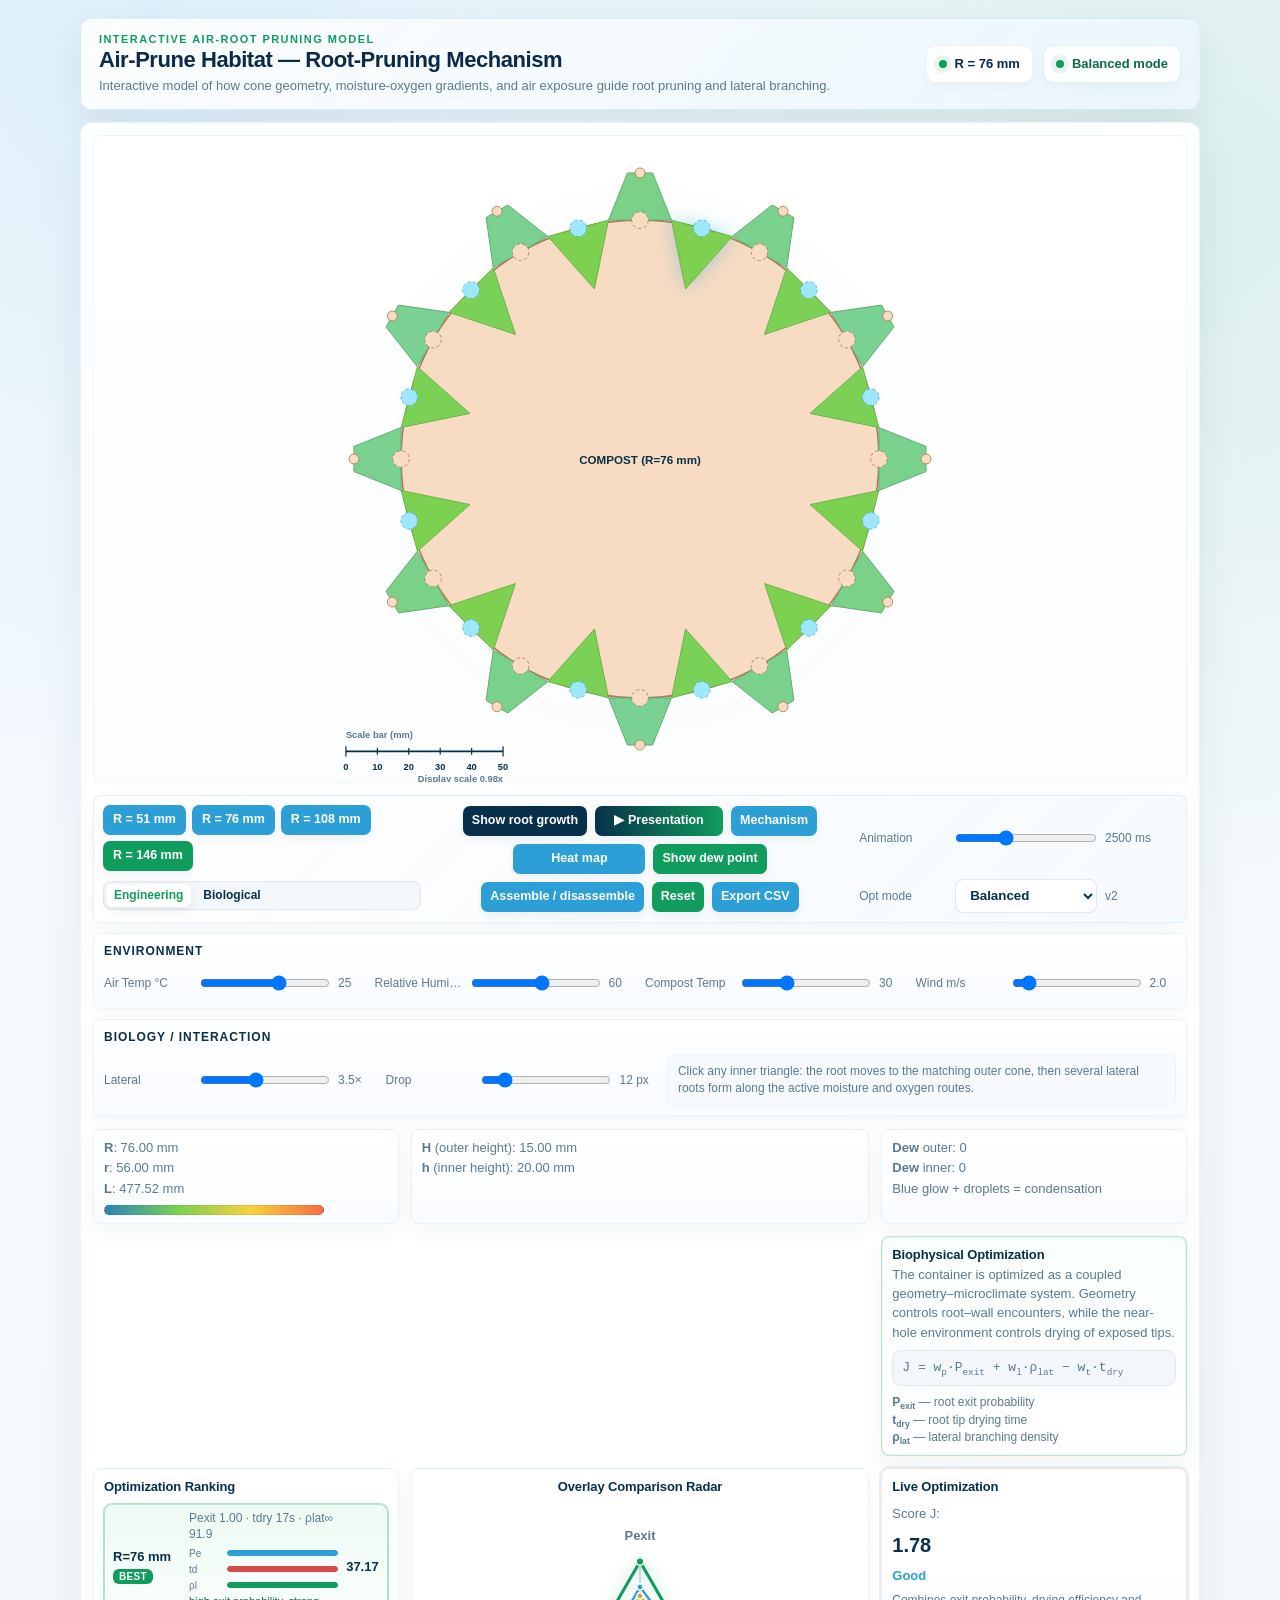
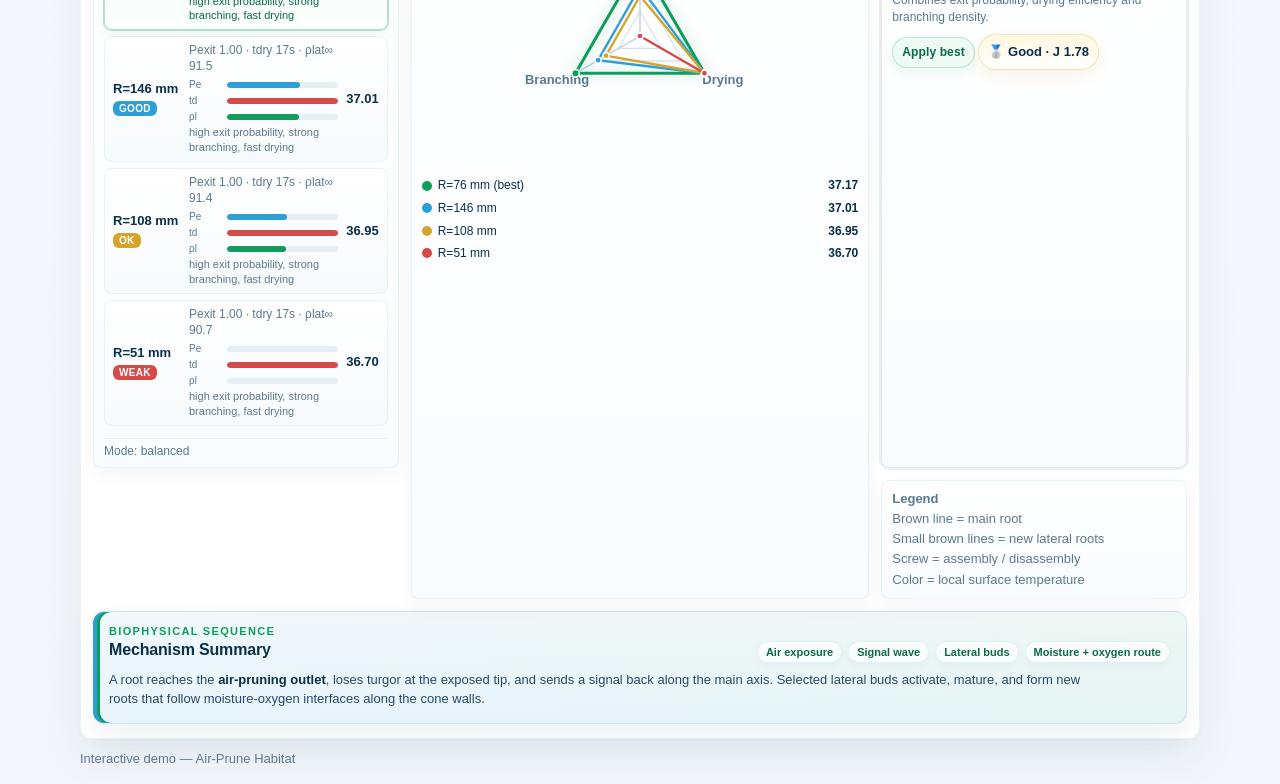
==== index.html @ 2d685375 "Add files via upload" ====
<!doctype html>
<html lang="en">
<head>
<meta charset="utf-8" />
<meta name="viewport" content="width=device-width,initial-scale=1" />
<title>Air-Prune Habitat — Root-Pruning Mechanism</title>
<style>
  :root{
    --bg:#f6f8fb;
    --card:#ffffff;
    --accent:#2b9fd6;
    --accent-2:#109c5d;
    --dark:#08304a;
    --text:#0b2a4a;
    --muted:#5b7a8f;
    --green:#2e8b57;
    --beige:#f7dcc3;
    --shadow:0 8px 24px rgba(11,42,74,.04);
  }

  *{
    box-sizing:border-box;
    -webkit-tap-highlight-color:transparent;
  }

  body{
    margin:0;
    font-family:Inter,Arial,Helvetica,sans-serif;
    background:var(--bg);
    color:var(--text);
    padding:18px;
    -webkit-font-smoothing:antialiased;
  }

  .page{
    max-width:1120px;
    margin:0 auto;
  }

  header{
    display:flex;
    align-items:center;
    gap:16px;
    background:linear-gradient(90deg,rgba(43,159,214,.06),rgba(16,156,93,.03));
    border-radius:12px;
    padding:14px 18px;
    margin-bottom:12px;
    border:1px solid rgba(14,60,90,.06);
    box-shadow:var(--shadow);
  }

  .title{
    font-size:22px;
    font-weight:900;
    margin:0;
    color:var(--text);
    line-height:1;
  }

  .subtitle{
    margin-top:6px;
    font-size:13px;
    color:var(--muted);
    line-height:1.35;
  }

  .meta{
    margin-left:auto;
    display:flex;
    gap:10px;
    align-items:center;
  }

  .preset-badge{
    display:inline-flex;
    align-items:center;
    gap:8px;
    background:var(--card);
    border-radius:10px;
    padding:8px 12px;
    border:1px solid rgba(14,60,90,.06);
    box-shadow:0 4px 10px rgba(11,42,74,.04);
    font-weight:700;
    color:var(--text);
    font-size:13px;
    white-space:nowrap;
    user-select:none;
  }

  .header-kicker{
    margin-bottom:4px;
    color:var(--accent-2);
    font-size:11px;
    font-weight:900;
    letter-spacing:.13em;
    text-transform:uppercase;
  }

  .header-copy{
    min-width:0;
  }

  .mode-badge{
    display:inline-flex;
    align-items:center;
    gap:8px;
    background:rgba(255,255,255,.84);
    border-radius:10px;
    padding:8px 12px;
    border:1px solid rgba(16,156,93,.12);
    box-shadow:0 4px 10px rgba(11,42,74,.035);
    font-weight:800;
    color:#0b6b46;
    font-size:13px;
    white-space:nowrap;
    user-select:none;
  }

  .main{
    background:var(--card);
    border-radius:12px;
    padding:12px;
    border:1px solid rgba(14,60,90,.04);
    box-shadow:var(--shadow);
  }

  svg{
    width:100%;
    height:auto;
    display:block;
    background:transparent;
    border-radius:8px;
  }

  .outer-trap{
    fill:var(--green);
    stroke:#1f6b3f;
    stroke-width:1.2;
    cursor: pointer;
  }

  .inner-tri{
    fill:var(--green);
    stroke:#1f6b3f;
    stroke-width:1;
    transform-origin:center;
    cursor:pointer;
  }

  .inner-tri.highlight,
  .outer-trap.highlight{
    filter:drop-shadow(0 6px 12px rgba(43,159,214,.18));
  }

  .dew{
    filter:drop-shadow(0 8px 18px rgba(60,150,220,.35));
  }

  .outer-hole{
    fill:var(--beige);
    stroke:#b07a4f;
    stroke-dasharray:4 3;
  }

  .inner-hole{
    fill:#9fe6ff;
    stroke:#4aaedc;
    stroke-dasharray:4 3;
  }

  .preview-path{
    stroke:#9fc7ff;
    stroke-width:2;
    stroke-dasharray:6 6;
    opacity:.9;
    fill:none;
    pointer-events:none;
  }

  .root-path{
    stroke:#6b3f2a;
    stroke-width:6.4;
    fill:none;
    stroke-linecap:round;
  }

  .signal-wave{
    stroke:#42b7d8;
    stroke-width:7.4;
    fill:none;
    stroke-linecap:round;
    opacity:.78;
    filter:drop-shadow(0 0 8px rgba(66,183,216,.42));
    pointer-events:none;
  }

  .interface-corridor{
    stroke:#42b7d8;
    stroke-width:4.6;
    fill:none;
    stroke-linecap:round;
    stroke-linejoin:round;
    stroke-dasharray:9 8;
    opacity:0;
    filter:drop-shadow(0 0 7px rgba(66,183,216,.34));
    pointer-events:none;
  }

  .interface-corridor.oxygen{
    stroke:#109c5d;
    stroke-width:2.8;
    stroke-dasharray:3 7;
    filter:drop-shadow(0 0 5px rgba(16,156,93,.28));
  }

  .interface-corridor.gate{
    stroke:#f4d5a8;
    stroke-width:2.8;
    stroke-dasharray:5 5;
    filter:drop-shadow(0 0 5px rgba(244,213,168,.42));
  }

  .latent-bud{
    fill:#f4d5a8;
    stroke:#8a5b3c;
    stroke-width:1;
    opacity:0;
    filter:drop-shadow(0 0 4px rgba(122,75,43,.18));
    pointer-events:none;
  }

  .latent-bud.active{
    fill:#6b3f2a;
    stroke:#f4d5a8;
  }

  .branch-path{
    stroke:#8a5b3c;
    fill:none;
    stroke-linecap:round;
    stroke-linejoin:round;
  }

  .branch-path.return-path{
    stroke:#9b7658;
  }

  .branch-path.deep-path{
    stroke:#6b3f2a;
  }

  .tip-dot{
    filter:drop-shadow(0 2px 6px rgba(0,0,0,.18));
  }

  .turgor-ring{
    fill:none;
    stroke:#d14d32;
    stroke-width:1.4;
    opacity:0;
    pointer-events:none;
    filter:drop-shadow(0 0 5px rgba(209,77,50,.26));
  }

  .turgor-cap{
    stroke:#7a2d20;
    stroke-width:1.15;
    fill:none;
    stroke-linecap:round;
    opacity:0;
    pointer-events:none;
  }

  .gradient-particle{
    fill:#42b7d8;
    stroke:#ffffff;
    stroke-width:.8;
    opacity:0;
    filter:drop-shadow(0 0 5px rgba(66,183,216,.36));
    pointer-events:none;
  }

  .gradient-particle.oxygen{
    fill:#109c5d;
    filter:drop-shadow(0 0 5px rgba(16,156,93,.30));
  }

  .controls-row{
    display:grid;
    gap:10px;
    align-items:center;
    margin-top:12px;
  }

  .controls-row.primary{
    grid-template-columns:minmax(0,1fr) minmax(280px,420px) auto;
  }

  .preset-group,
  .action-group{
    display:flex;
    gap:8px;
    align-items:center;
    flex-wrap:wrap;
    min-width:0;
    user-select:none;
  }

  .action-group{
    justify-content:flex-end;
  }

  .btn{
    background:var(--accent);
    color:#fff;
    border:0;
    padding:8px 12px;
    border-radius:8px;
    cursor:pointer;
    font-weight:600;
    font-size:14px;
    white-space:nowrap;
    user-select:none;
  }

  .btn.alt{
    background:var(--accent-2);
  }

  .btn.dark{
    background:var(--dark);
  }

  .btn:active{
    transform:translateY(1px);
  }

  .slider-grid,
  .param-grid{
    display:grid;
    gap:10px;
    margin-top:10px;
  }

  .slider-grid{
    grid-template-columns:repeat(4,minmax(220px,1fr));
  }

  .param-grid{
    grid-template-columns:minmax(220px,1fr) minmax(220px,1fr) minmax(300px,2fr);
    align-items:center;
  }

  .ctrl{
    display:grid;
    grid-template-columns:88px minmax(130px,1fr) 72px;
    gap:8px;
    align-items:center;
    min-width:0;
    min-height:34px;
    user-select:none;
  }

  .ctrl label{
    font-size:13px;
    color:var(--muted);
    min-width:0;
    white-space:nowrap;
    overflow:hidden;
    text-overflow:ellipsis;
    user-select:none;
  }

  .ctrl span,
  .muted{
    font-size:13px;
    color:var(--muted);
  }

  .ctrl span{
    display:inline-block;
    min-width:72px;
    white-space:nowrap;
    text-align:left;
    font-variant-numeric:tabular-nums;
    user-select:none;
  }

  input[type=range]{
    width:100%;
    min-width:0;
    margin:0;
    cursor:pointer;
    user-select:none;
  }

  input[type=range]:focus{
    outline:none;
  }

  .inline-note{
    font-size:13px;
    color:var(--muted);
    line-height:1.45;
    min-width:0;
  }

  .info-panel{
    display:flex;
    gap:12px;
    margin-top:12px;
    align-items:flex-start;
    flex-wrap:wrap;
  }

  .info-box{
    background:linear-gradient(180deg,#fff,#fbfdff);
    border-radius:8px;
    padding:8px 10px;
    border:1px solid rgba(14,60,90,.03);
    box-shadow:0 4px 10px rgba(11,42,74,.02);
    font-size:13px;
    color:var(--muted);
    min-width:160px;
    line-height:1.55;
    font-variant-numeric:tabular-nums;
  }

  .colorbar{
    height:10px;
    width:220px;
    border-radius:6px;
    background:linear-gradient(90deg,#2b83ba,#7ad151,#f7d13d,#f46d43);
    border:1px solid rgba(0,0,0,.06);
    margin-top:6px;
  }

  .note{
    margin-top:8px;
    font-size:13px;
    color:#274a6b;
    line-height:1.45;
  }

  .inner-tri.init-pulse{
    animation:innerInitPulse 1.2s ease-in-out 0s 2;
    filter:drop-shadow(0 0 12px rgba(43,159,214,.38));
  }

  .inner-tri.interaction-active{
    filter:drop-shadow(0 0 16px rgba(43,159,214,.48));
  }                                                                                                                                                                                                            .opt-explain{
  margin-top:8px;
  font-size:12px;
  line-height:1.4;
  color:#08304a;
  padding:6px 8px;
  border-radius:8px;
  background:#f4f7fb;
  border:1px solid rgba(14,60,90,.06);
}   
.opt-explain-line{
  font-size:11px;
  color:#5b7a8f;
  line-height:1.35;
  margin-top:2px;
}

.opt-row.best .opt-explain-line{
  color:#0b6b46;
}                                                                                                                                                                                                            .opt-row.active{
  background:#eef6ff;
  box-shadow:0 0 0 1px rgba(43,159,214,.2) inset;
}

.radar-poly.dim{
  opacity:.2;
}

.radar-poly.active{
  opacity:1;
  stroke-width:3;
}                                                                                                                                                                                                               .radar-poly.best{
  filter:drop-shadow(0 0 6px rgba(16,156,93,.35));
}
  @keyframes innerInitPulse{
    0%{opacity:1;filter:drop-shadow(0 0 0 rgba(43,159,214,0));}
    38%{opacity:.86;filter:drop-shadow(0 0 16px rgba(43,159,214,.55));}
    100%{opacity:1;filter:drop-shadow(0 0 0 rgba(43,159,214,0));}
  }

  .dew-drop{
    fill:#7fd7ff;
    stroke:#ffffff;
    stroke-width:1.2;
    opacity:.92;
    filter:drop-shadow(0 3px 7px rgba(43,159,214,.35));
    pointer-events:none;
    animation:dewDropAppear .65s ease-out both;
  }

  .dew-drop.small{
    opacity:.78;
  }

  @keyframes dewDropAppear{
    0%{opacity:0;transform:scale(.55);}
    100%{opacity:.92;transform:scale(1);}
  }

  .tooltip{
    position:fixed;
    pointer-events:none;
    background:rgba(6,20,34,.95);
    color:#fff;
    padding:8px 10px;
    border-radius:8px;
    font-size:13px;
    transform:translate(12px,12px);
    z-index:9999;
    white-space:nowrap;
    box-shadow:0 8px 24px rgba(6,20,34,.4);
    display:none;
  }

  footer{
    margin-top:12px;
    color:var(--muted);
    font-size:13px;
  }                                                                                                                                                                                                                .opt-ranking{
    display:flex;
    flex-direction:column;
    gap:6px;
    min-width:280px;
  }

  .opt-row{
    display:grid;
    grid-template-columns:68px 1fr auto;
    gap:8px;
    align-items:center;
    padding:6px 8px;
    border-radius:8px;
    background:#f7fafc;
    border:1px solid rgba(14,60,90,.06);
    line-height:1.3;
  }

  .opt-row.best{
    background:linear-gradient(180deg,#eefaf4,#f8fffb);
    border-color:rgba(16,156,93,.28);
    box-shadow:0 0 0 1px rgba(16,156,93,.08) inset;
  }

  .opt-row .opt-preset{
    font-weight:800;
    color:#08304a;
  }

  .opt-row .opt-metrics{
    font-size:12px;
    color:#5b7a8f;
  }

  .opt-row .opt-score{
    font-weight:800;
    color:#08304a;
    font-variant-numeric:tabular-nums;
  }

  .opt-caption{
    margin-top:6px;
    font-size:12px;
    color:#5b7a8f;
    line-height:1.35;
  }  .opt-bars{
  margin-top:4px;
  display:flex;
  flex-direction:column;
  gap:3px;
}

.opt-bar{
  display:flex;
  align-items:center;
  gap:6px;
}

.opt-bar-label{
  width:32px;
  font-size:10px;
  color:#5b7a8f;
}

.opt-bar-track{
  flex:1;
  height:6px;
  background:#e8eef5;
  border-radius:4px;
  overflow:hidden;
}

.opt-bar-fill{
  height:100%;
  border-radius:4px;
}

.opt-bar-fill.exit{ background:#2b9fd6; }
.opt-bar-fill.dry{ background:#d64a4a; }
.opt-bar-fill.lat{ background:#109c5d; }                                                                                                                                                                                                                                           .opt-row{
  transition:all 220ms cubic-bezier(.2,.8,.2,1);
}

.radar-poly{
  transition:opacity 180ms ease, stroke-width 180ms ease, fill-opacity 180ms ease;
}

svg#final-svg g{
  transition:opacity 220ms ease, transform 220ms ease;
}

.preview-fade{
  opacity:0.55;
}

.preview-active{
  opacity:1;
}                                                                                                                                                                                                                                 .opt-row.best{
  box-shadow:
    0 0 0 1px rgba(16,156,93,.3),
    0 4px 12px rgba(16,156,93,.08);
}

.opt-row.best.active{
  box-shadow:
    0 0 0 1.5px rgba(16,156,93,.5),
    0 6px 16px rgba(16,156,93,.18);
}                                                                                                                                                                                                                       .opt-score{
  transition:transform 200ms ease, color 200ms ease;
}

.opt-row.active .opt-score{
  transform:scale(1.08);
  color:#2b9fd6;
}

  @media(max-width:1100px){
    .controls-row.primary{
      grid-template-columns:1fr;
    }
    .action-group{
      justify-content:flex-start;
    }                                                                                                                                                                                                        .controls-row.primary .action-group {
  flex-shrink: 1;
  min-width: 0;
}                                                                                                                                                                                                             .slider-grid{
      grid-template-columns:repeat(2,minmax(220px,1fr));
    }
    .param-grid{
      grid-template-columns:repeat(2,minmax(220px,1fr));
    }
    .inline-note{
      grid-column:1 / -1;
    }
  }                                                                                                                                                                                                           .opt-badge{
  font-size:10px;
  font-weight:800;
  padding:2px 6px;
  border-radius:6px;
  color:#fff;
  letter-spacing:.3px;
}

.opt-badge.best{ background:#109c5d; }
.opt-badge.good{ background:#2b9fd6; }
.opt-badge.ok{ background:#d6a42b; }
.opt-badge.weak{ background:#d64a4a; }                                                                                                                                                                                                 .opt-radar{
  width:49px;
  height:49px;
}

.opt-radar svg{
  width:100%;
  height:100%;
}

.radar-axis{
  stroke:#c9d6e2;
  stroke-width:1;
}

.radar-shape{
  fill:rgba(43,159,214,0.25);
  stroke:#2b9fd6;
  stroke-width:1.5;
}

.opt-row.best .radar-shape{
  fill:rgba(16,156,93,0.25);
  stroke:#109c5d;
}                                                                                                                                                                                                 .opt-radar-legend{
    margin-top:8px;
    display:flex;
    flex-direction:column;
    gap:4px;
  }

  .opt-radar-legend-row{
    display:flex;
    align-items:center;
    justify-content:space-between;
    gap:8px;
    font-size:12px;
    color:#08304a;
  }

  .opt-radar-legend-left{
    display:flex;
    align-items:center;
    gap:6px;
    min-width:0;
  }

  .opt-radar-swatch{
    width:10px;
    height:10px;
    border-radius:50%;
    flex:0 0 auto;
  }

  .opt-radar-label{
    white-space:nowrap;
    overflow:hidden;
    text-overflow:ellipsis;
  }

  .opt-radar-score{
    font-weight:800;
    font-variant-numeric:tabular-nums;
  }

  .radar-grid{
    fill:none;
    stroke:#d8e2ec;
    stroke-width:1;
  }

  .radar-axis{
    stroke:#b8c7d6;
    stroke-width:1;
  }

  .radar-axis-label{
    fill:#5b7a8f;
    font-size:11px;
    font-weight:700;
    text-anchor:middle;
  }

  .radar-poly{
    fill-opacity:.10;
    stroke-width:2;
    fill:none;
  }

  .radar-poly.best{
    stroke-width:2.6;
    fill-opacity:.16;
  }

  .radar-node{
    stroke:#ffffff;
    stroke-width:1.2;
  }                                                                                                                                                                                                     .opt-row,
.opt-radar-legend-row{
  transition:background 160ms ease, box-shadow 160ms ease, border-color 160ms ease, transform 160ms ease;
  cursor:pointer;
}

.opt-row.active,
.opt-radar-legend-row.active{
  background:linear-gradient(180deg,#eef6ff,#f8fbff);
  box-shadow:0 0 0 1px rgba(43,159,214,.18) inset;
  border-color:rgba(43,159,214,.24);
}

.opt-row.active{
  transform:translateX(2px);
}

.radar-poly{
  transition:opacity 220ms cubic-bezier(.2,.8,.2,1),
             stroke-width 220ms cubic-bezier(.2,.8,.2,1),
             fill-opacity 220ms cubic-bezier(.2,.8,.2,1);
}

.radar-poly.dimmed{
  opacity:.18;
}

.radar-poly.active{
  opacity:1;
  stroke-width:3.4;
  fill-opacity:.22;
}

.radar-node{
  transition:opacity 160ms ease, r 160ms ease;
}

.radar-node.dimmed{
  opacity:.22;
}

.radar-node.active{
  opacity:1;
}

  @media(max-width:720px){
    header{
      flex-direction:column;
      align-items:flex-start;
      gap:10px;
    }

    .meta{
      margin-left:0;
      width:100%;
      justify-content:space-between;
    }

    .slider-grid,
    .param-grid{
      grid-template-columns:1fr;
    }

    .info-panel{
      flex-direction:column;
    }

    .ctrl{
      grid-template-columns:80px minmax(120px,1fr) 68px;
    }  
 }

  .cad-overlay{
    pointer-events:none;
  }

  .cad-line{
    stroke-width:2;
    fill:none;
    stroke-linecap:round;
    stroke-linejoin:round;
  }

  .cad-ext{
    stroke:#8aa1b5;
    stroke-width:1.2;
    stroke-dasharray:4 3;
    fill:none;
  }

  .cad-text{
    font-size:11px;
    font-weight:700;
    text-anchor:middle;
    dominant-baseline:middle;
    opacity:0;
    paint-order:stroke;
    stroke:#ffffff;
    stroke-width:3px;
    stroke-linejoin:round;
  }

  .scale-bar{
    pointer-events:none;
  }

  .scale-bar-line{
    stroke:#08304a;
    stroke-width:2;
    fill:none;
  }

  .scale-bar-tick{
    stroke:#08304a;
    stroke-width:1.4;
  }

  .scale-bar-text{
    fill:#08304a;
    font-size:11px;
    font-weight:700;
    text-anchor:middle;
  }

  .scale-bar-label{
    fill:#5b7a8f;
    font-size:11px;
    font-weight:600;
  }

/* ===== Cleaned visual polish layer ===== */
:root{
  --surface:#ffffff;
  --soft-blue:#eef7ff;
  --soft-green:#eefaf4;
  --ring:rgba(43,159,214,.16);
}

body{
  background:
    radial-gradient(circle at 12% 0%, rgba(43,159,214,.13), transparent 32%),
    radial-gradient(circle at 92% 8%, rgba(16,156,93,.12), transparent 30%),
    linear-gradient(180deg,#f7fbff 0%,#f3f7fb 100%);
}

header{
  background:
    linear-gradient(135deg,rgba(255,255,255,.92),rgba(238,247,255,.86)),
    linear-gradient(90deg,rgba(43,159,214,.08),rgba(16,156,93,.05));
  border:1px solid rgba(43,159,214,.12);
  box-shadow:0 14px 34px rgba(11,42,74,.07);
}

.header-kicker{
  color:#109c5d;
}

.title{
  letter-spacing:-.02em;
}

.subtitle{
  max-width:760px;
}

.preset-badge,
.mode-badge{
  min-height:38px;
}

.preset-badge::before,
.mode-badge::before{
  content:"";
  width:8px;
  height:8px;
  border-radius:50%;
  background:#109c5d;
  box-shadow:0 0 0 5px rgba(16,156,93,.10);
  flex:0 0 auto;
}

.preset-badge{
  font-weight:900;
}

.main{
  border:1px solid rgba(43,159,214,.10);
  box-shadow:0 18px 44px rgba(11,42,74,.075);
  background:rgba(255,255,255,.96);
}

.btn{
  transition:transform 160ms ease, box-shadow 160ms ease, background 160ms ease;
  box-shadow:0 4px 10px rgba(11,42,74,.06);
}

.btn:hover{
  transform:translateY(-1px);
  box-shadow:0 8px 18px rgba(11,42,74,.12);
}

.btn:active{
  transform:translateY(0);
}

.info-panel{
  display:grid;
  grid-template-columns:repeat(auto-fit,minmax(230px,1fr));
  gap:12px;
  align-items:stretch;
}

.info-box{
  min-width:0;
  border:1px solid rgba(43,159,214,.10);
  background:linear-gradient(180deg,#ffffff,#f9fcff);
  box-shadow:0 8px 20px rgba(11,42,74,.045);
}

.info-box:hover{
  box-shadow:0 12px 26px rgba(11,42,74,.075);
  border-color:rgba(43,159,214,.18);
}

.feature-box{
  background:linear-gradient(180deg,#f9fffc,#ffffff);
  border-color:rgba(16,156,93,.18);
}

.box-title{
  font-weight:900;
  margin-bottom:7px;
  color:#08304a;
  letter-spacing:-.01em;
}

.box-text{
  line-height:1.48;
  margin-bottom:8px;
}

.box-mini{
  line-height:1.48;
  font-size:12px;
  color:#5b7a8f;
}

.formula-chip{
  font-family:ui-monospace,SFMono-Regular,Menlo,Monaco,"Roboto Mono",monospace;
  background:#f3f7fb;
  padding:7px 9px;
  border-radius:9px;
  border:1px solid rgba(14,60,90,.07);
  margin-bottom:8px;
  overflow:auto;
}

.score-label{
  margin-bottom:5px;
  color:#5b7a8f;
}

.score-value{
  font-size:20px;
  font-weight:900;
  color:#08304a;
  margin-bottom:5px;
  font-variant-numeric:tabular-nums;
}

.score-status{
  font-size:13px;
  font-weight:800;
  margin-bottom:6px;
}

#info-overlay-radar{
  text-align:center;
}

#opt-overlay-radar{
  width:198px;
  height:198px;
  max-width:100%;
  margin:0 auto;
  display:block;
}

#opt-radar-legend{
  text-align:left;
}

.opt-radar{
  width:49px;
  height:49px;
}

.opt-row{
  border-color:rgba(43,159,214,.10);
  background:linear-gradient(180deg,#ffffff,#f7fafc);
}

.opt-row.best{
  background:linear-gradient(180deg,#eefaf4,#fbfffd);
}

.opt-caption{
  padding-top:4px;
  border-top:1px solid rgba(14,60,90,.06);
}

#final-svg{
  background:
    radial-gradient(circle at center, rgba(43,159,214,.035), transparent 46%),
    linear-gradient(180deg,#ffffff,#fbfdff);
  border:1px solid rgba(43,159,214,.08);
  box-shadow:inset 0 0 0 1px rgba(255,255,255,.75);
}

.note{
  background:linear-gradient(180deg,#f7fbff,#ffffff);
  border:1px solid rgba(43,159,214,.12);
  border-left:4px solid var(--accent);
  padding:10px 12px;
  border-radius:10px;
}

.legend-box{
  background:linear-gradient(180deg,#fff,#f8fbff);
}

@media(max-width:720px){
  .info-panel{
    grid-template-columns:1fr;
  }
  #opt-overlay-radar{
    width:184px;
    height:184px;
  }
}


/* ===== Tooltip and CAD dimension restore ===== */
.tooltip{
  max-width:280px;
  white-space:normal;
  line-height:1.45;
  border:1px solid rgba(255,255,255,.12);
  backdrop-filter:blur(8px);
}

.cad-label-orange{
  fill:#ff7a00;
}

.cad-label-blue{
  fill:#00aaff;
}

.cad-label-green{
  fill:#109c5d;
}

.cad-overlay{
  filter:drop-shadow(0 3px 8px rgba(11,42,74,.12));
}

.outer-trap.highlight,
.inner-tri.highlight{
  stroke-width:2.4;
  filter:drop-shadow(0 0 12px rgba(43,159,214,.36));
}


/* ===== WOW feature layer: preview, heat map, biology mode, medals, presentation ===== */
.mode-toggle{
  display:flex;
  gap:6px;
  align-items:center;
  background:#f3f7fb;
  border:1px solid rgba(14,60,90,.08);
  border-radius:10px;
  padding:3px;
}

.mode-toggle button{
  border:0;
  border-radius:8px;
  padding:7px 10px;
  background:transparent;
  color:#08304a;
  font-weight:800;
  cursor:pointer;
}

.mode-toggle button.active{
  background:#ffffff;
  color:#109c5d;
  box-shadow:0 3px 10px rgba(11,42,74,.08);
}

.root-preview-path{
  stroke:#2b9fd6;
  stroke-width:3;
  stroke-dasharray:8 7;
  fill:none;
  opacity:0;
  pointer-events:none;
  filter:drop-shadow(0 4px 10px rgba(43,159,214,.28));
  animation:rootPreviewBlink 1s ease-out both;
}

.preview-prune-x{
  stroke:#d64a4a;
  stroke-width:4;
  stroke-linecap:round;
  opacity:0;
  pointer-events:none;
  filter:drop-shadow(0 3px 8px rgba(214,74,74,.28));
  animation:previewMark .9s ease-out both;
}

.preview-lateral{
  stroke:#109c5d;
  stroke-width:2.4;
  stroke-linecap:round;
  fill:none;
  opacity:0;
  pointer-events:none;
  animation:previewMark .9s ease-out .12s both;
}

@keyframes rootPreviewBlink{
  0%{opacity:0;stroke-dashoffset:30}
  18%{opacity:1}
  80%{opacity:1}
  100%{opacity:0;stroke-dashoffset:0}
}

@keyframes previewMark{
  0%{opacity:0;transform:scale(.65)}
  25%{opacity:1}
  82%{opacity:1}
  100%{opacity:0;transform:scale(1)}
}

.heatmap-ring{
  pointer-events:none;
  opacity:.18;
  mix-blend-mode:multiply;
  transition:opacity 240ms ease;
}

.heatmap-ring.hidden{
  opacity:0;
}

.mode-biological .cad-overlay,
.mode-biological .scale-layer{
  opacity:.18;
}

.mode-biological .outer-hole,
.mode-biological .inner-hole{
  opacity:.45;
}

.mode-biological .root-path{
  filter:drop-shadow(0 4px 10px rgba(95,54,30,.18));
}

.mode-engineering .preview-lateral,
.mode-engineering .preview-prune-x{
  opacity:.35;
}

.optimization-medal{
  display:inline-flex;
  align-items:center;
  gap:6px;
  margin-top:6px;
  padding:7px 9px;
  border-radius:999px;
  background:linear-gradient(180deg,#fff7df,#fff);
  border:1px solid rgba(214,164,43,.28);
  color:#08304a;
  font-weight:900;
  box-shadow:0 6px 16px rgba(214,164,43,.12);
}

.presentation-badge{
  position:fixed;
  right:18px;
  bottom:18px;
  z-index:9998;
  background:rgba(8,48,74,.94);
  color:#fff;
  padding:10px 13px;
  border-radius:12px;
  box-shadow:0 12px 28px rgba(0,0,0,.22);
  font-weight:800;
  display:none;
}

.presentation-badge.show{
  display:block;
}

.presentation-focus{
  filter:drop-shadow(0 0 18px rgba(43,159,214,.55));
}

#btn-presentation{
  background:linear-gradient(90deg,#08304a,#109c5d);
}

#btn-heatmap{
  background:#2b9fd6;
}

@media(max-width:720px){
  .mode-toggle{
    width:100%;
  }
  .mode-toggle button{
    flex:1;
  }
}


/* Presentation restart-safe state */
#btn-presentation{
  min-width:128px;
}


/* ===== Heat map visibility and stable button width ===== */
#btn-heatmap{
  min-width:132px;
  text-align:center;
}

#btn-heatmap.heatmap-active{
  background:linear-gradient(90deg,#2b9fd6,#109c5d);
  box-shadow:0 0 0 3px rgba(43,159,214,.16), 0 8px 18px rgba(43,159,214,.16);
}

.heatmap-ring{
  pointer-events:none;
  mix-blend-mode:normal;
  transition:opacity 180ms ease, transform 180ms ease;
}

.heatmap-ring-blue{
  fill:#2b9fd6;
  stroke:#0b79b7;
  stroke-width:1.4;
  opacity:.38;
  filter:drop-shadow(0 0 12px rgba(43,159,214,.32));
}

.heatmap-ring-green{
  fill:#109c5d;
  stroke:#087a46;
  stroke-width:1.2;
  opacity:.30;
  filter:drop-shadow(0 0 10px rgba(16,156,93,.22));
}

.heatmap-ring-yellow{
  fill:#f7d13d;
  stroke:#d6a42b;
  stroke-width:1.1;
  opacity:.24;
}

.heatmap-ring.hidden{
  opacity:0!important;
}

.heatmap-legend{
  margin-top:7px;
  display:grid;
  gap:3px;
  font-size:12px;
  color:#5b7a8f;
  line-height:1.35;
}

.heatmap-legend-row{
  display:flex;
  align-items:center;
  gap:6px;
}

.heatmap-swatch{
  width:11px;
  height:11px;
  border-radius:50%;
  flex:0 0 auto;
}

.heatmap-swatch.blue{background:#2b9fd6}
.heatmap-swatch.green{background:#109c5d}
.heatmap-swatch.yellow{background:#f7d13d}

.heatmap-note{
  margin-top:6px;
  padding:6px 8px;
  border-radius:8px;
  background:#f7fbff;
  border:1px solid rgba(43,159,214,.12);
  font-size:12px;
  color:#08304a;
}


/* ===== Heat map halo mode: readable geometry, no filled blobs ===== */
.heatmap-ring{
  pointer-events:none;
  fill:none!important;
  mix-blend-mode:normal;
  transition:opacity 180ms ease, transform 180ms ease;
}

.heatmap-ring-blue{
  stroke:#00aaff;
  stroke-width:7;
  stroke-dasharray:5 4;
  opacity:.82;
  filter:drop-shadow(0 0 7px rgba(0,170,255,.42));
}

.heatmap-ring-green{
  stroke:#109c5d;
  stroke-width:6;
  stroke-dasharray:4 5;
  opacity:.70;
  filter:drop-shadow(0 0 6px rgba(16,156,93,.34));
}

.heatmap-ring-yellow{
  stroke:#f7c531;
  stroke-width:6;
  stroke-dasharray:3 6;
  opacity:.68;
  filter:drop-shadow(0 0 5px rgba(247,197,49,.34));
}

.heatmap-ring.hidden{
  opacity:0!important;
}

.heatmap-core-dot{
  pointer-events:none;
  stroke:#fff;
  stroke-width:1.5;
  opacity:.88;
  filter:drop-shadow(0 2px 5px rgba(11,42,74,.16));
}

.heatmap-core-dot.hidden{
  opacity:0!important;
}


/* ===== Heat map live pulse + thermal change labels ===== */
.heatmap-ring{
  transform-box:fill-box;
  transform-origin:center;
}

.heatmap-ring:not(.hidden){
  animation:heatmapSoftPulse 2.4s ease-in-out infinite;
}

.heatmap-ring-blue:not(.hidden){
  animation-duration:1.85s;
}

.heatmap-ring-green:not(.hidden){
  animation-duration:2.35s;
}

.heatmap-ring-yellow:not(.hidden){
  animation-duration:2.9s;
}

.heatmap-ring.zone-changed{
  animation:heatmapZoneChanged .95s ease-out 1, heatmapSoftPulse 2.4s ease-in-out infinite;
}

@keyframes heatmapSoftPulse{
  0%,100%{transform:scale(1);stroke-opacity:.68}
  50%{transform:scale(1.045);stroke-opacity:.95}
}

@keyframes heatmapZoneChanged{
  0%{transform:scale(.78);stroke-width:11;stroke-opacity:1}
  55%{transform:scale(1.15);stroke-width:8;stroke-opacity:.95}
  100%{transform:scale(1);stroke-opacity:.72}
}

.thermal-change-label{
  pointer-events:none;
  font-size:11px;
  font-weight:900;
  text-anchor:middle;
  paint-order:stroke;
  stroke:#ffffff;
  stroke-width:3px;
  stroke-linejoin:round;
  opacity:0;
  animation:thermalLabelPop 1.45s ease-out forwards;
}

@keyframes thermalLabelPop{
  0%{opacity:0;transform:translateY(5px) scale(.92)}
  18%{opacity:1;transform:translateY(0) scale(1)}
  76%{opacity:1}
  100%{opacity:0;transform:translateY(-6px) scale(.96)}
}

.thermal-toast{
  position:fixed;
  right:18px;
  top:18px;
  z-index:9997;
  max-width:330px;
  background:rgba(8,48,74,.94);
  color:#fff;
  padding:10px 12px;
  border-radius:12px;
  box-shadow:0 12px 28px rgba(0,0,0,.22);
  font-size:13px;
  line-height:1.35;
  display:none;
}

.thermal-toast.show{
  display:block;
  animation:thermalToastIn 2.2s ease-out forwards;
}

@keyframes thermalToastIn{
  0%{opacity:0;transform:translateY(-6px)}
  12%{opacity:1;transform:translateY(0)}
  78%{opacity:1}
  100%{opacity:0;transform:translateY(-4px)}
}


/* ===== Final editorial layout and technical footer ===== */
#info-overlay-radar{
  min-height:360px;
}

#info-optimization{
  min-height:360px;
  border-color:rgba(16,156,93,.28);
  box-shadow:0 0 0 1px rgba(16,156,93,.08) inset, 0 10px 24px rgba(11,42,74,.055);
}

#info-opt-ranking{
  min-height:360px;
}

#info-live-optimization{
  border-color:rgba(214,74,74,.16);
}

.formula-chip sub,
.box-mini sub{
  font-size:72%;
  vertical-align:sub;
  line-height:0;
}

.technical-footer-note{
  margin-top:14px;
  padding:13px 16px 14px;
  border-radius:12px;
  background:
    linear-gradient(90deg,rgba(43,159,214,.07),rgba(16,156,93,.07)),
    linear-gradient(180deg,#ffffff,#f7fbff);
  border:1px solid rgba(43,159,214,.18);
  border-left:0;
  box-shadow:inset 4px 0 0 #2b9fd6, inset 7px 0 0 #109c5d, 0 12px 28px rgba(11,42,74,.06);
  color:#08304a;
}

.technical-footer-kicker{
  margin-bottom:4px;
  color:#109c5d;
  font-size:11px;
  font-weight:900;
  letter-spacing:.12em;
  text-transform:uppercase;
}

.technical-footer-head{
  display:flex;
  align-items:flex-start;
  justify-content:space-between;
  gap:16px;
  margin-bottom:7px;
}

.technical-footer-tags{
  display:flex;
  flex-wrap:wrap;
  gap:6px;
  justify-content:flex-end;
  max-width:470px;
}

.technical-footer-tag{
  display:inline-flex;
  align-items:center;
  border-radius:999px;
  padding:4px 8px;
  background:rgba(255,255,255,.74);
  border:1px solid rgba(43,159,214,.12);
  color:#0b6b46;
  font-size:11px;
  font-weight:900;
  white-space:nowrap;
  box-shadow:0 4px 10px rgba(11,42,74,.035);
}

.technical-footer-title{
  font-size:16px;
  font-weight:900;
  letter-spacing:-.01em;
  margin:0;
  color:#08304a;
}

.technical-footer-text{
  max-width:980px;
  font-size:13px;
  line-height:1.5;
  color:#274a6b;
}

.technical-footer-text b{
  color:#08304a;
}

@media(max-width:720px){
  .technical-footer-head{
    flex-direction:column;
    gap:8px;
  }

  .technical-footer-tags{
    justify-content:flex-start;
  }
}

/* ===== Interface composition pass: presentation stage + compact controls ===== */
.main{
  padding:12px 12px 14px;
}

#final-svg{
  display:block;
  width:100%;
  max-height:72vh;
  min-height:520px;
  border-radius:8px;
}

.controls-row.primary{
  display:grid;
  grid-template-columns:minmax(260px,.95fr) minmax(360px,1.25fr) minmax(260px,.95fr);
  grid-template-areas:
    "presets actions anim"
    "mode actions opt";
  gap:10px 12px;
  align-items:center;
  margin-top:12px;
  padding:10px;
  border:1px solid rgba(43,159,214,.12);
  border-radius:8px;
  background:
    linear-gradient(135deg,rgba(255,255,255,.96),rgba(246,251,255,.92)),
    linear-gradient(90deg,rgba(43,159,214,.045),rgba(16,156,93,.035));
  box-shadow:0 10px 24px rgba(11,42,74,.045);
}

.controls-row.primary .preset-group{
  grid-area:presets;
}

.controls-row.primary .mode-toggle{
  grid-area:mode;
}

.controls-row.primary .action-group{
  grid-area:actions;
  justify-content:center;
  align-content:center;
  gap:8px;
}

.ctrl-animation{
  grid-area:anim;
}

.ctrl-opt-mode{
  grid-area:opt;
  min-width:0 !important;
  max-width:none !important;
}

.preset-group,
.action-group,
.mode-toggle{
  min-width:0;
}

.slider-grid,
.param-grid{
  border:1px solid rgba(43,159,214,.10);
  border-radius:8px;
  padding:10px;
  background:linear-gradient(180deg,#ffffff,#f8fbff);
  box-shadow:0 8px 20px rgba(11,42,74,.035);
}

.slider-grid{
  grid-template-columns:repeat(4,minmax(160px,1fr));
}

.slider-grid::before,
.param-grid::before{
  grid-column:1/-1;
  color:#08304a;
  font-size:12px;
  font-weight:900;
  letter-spacing:.08em;
  text-transform:uppercase;
}

.slider-grid::before{
  content:"Environment";
}

.param-grid::before{
  content:"Biology / Interaction";
}

.param-grid{
  grid-template-columns:minmax(180px,.8fr) minmax(180px,.8fr) minmax(320px,1.5fr);
}

.inline-note{
  align-self:center;
  padding:8px 10px;
  border-radius:8px;
  background:#f7fbff;
  border:1px solid rgba(43,159,214,.08);
}

.info-panel{
  grid-template-columns:minmax(250px,.9fr) minmax(350px,1.35fr) minmax(250px,.9fr);
  gap:12px;
}

#info-values,
#info-heights,
.info-panel > .info-box:nth-child(3){
  min-height:auto;
}

#info-optimization{
  grid-column:3;
  min-height:auto;
}

#info-opt-ranking{
  grid-column:1;
  min-height:420px;
}

#info-overlay-radar{
  grid-column:2;
  grid-row:span 2;
  min-height:420px;
  display:flex;
  flex-direction:column;
  justify-content:flex-start;
}

#opt-overlay-radar{
  width:260px;
  height:260px;
  margin-top:2px;
}

#opt-radar-legend{
  margin-top:10px;
}

#info-live-optimization{
  grid-column:3;
  min-height:auto;
}

.legend-box{
  grid-column:3;
}

.technical-footer-note{
  margin-top:12px;
}

@media(max-width:980px){
  #final-svg{
    min-height:420px;
    max-height:none;
  }

  .controls-row.primary{
    grid-template-columns:1fr;
    grid-template-areas:
      "presets"
      "actions"
      "anim"
      "opt"
      "mode";
  }

  .slider-grid,
  .param-grid,
  .info-panel{
    grid-template-columns:1fr;
  }

  #info-optimization,
  #info-opt-ranking,
  #info-overlay-radar,
  #info-live-optimization,
  .legend-box{
    grid-column:auto;
    grid-row:auto;
  }
}

/* ===== Button scale pass ===== */
.controls-row.primary{
  gap:8px 10px;
  padding:9px;
}

.preset-group,
.action-group{
  gap:6px;
}

.btn{
  padding:6px 10px;
  border-radius:7px;
  font-size:12.5px;
  line-height:1.15;
  min-height:30px;
  font-weight:700;
}

.action-group .btn{
  padding-inline:9px;
}

.mode-toggle{
  gap:4px;
  border-radius:8px;
  padding:2px;
}

.mode-toggle button{
  padding:5px 8px;
  border-radius:7px;
  font-size:12px;
  line-height:1.15;
}

.ctrl{
  min-height:30px;
}

.ctrl label,
.ctrl span,
.inline-note{
  font-size:12px;
}

/* ===== Live optimization active card ===== */
#info-live-optimization{
  position:relative;
  cursor:pointer;
  outline:none;
  transition:transform 180ms ease, border-color 180ms ease, background 180ms ease, box-shadow 180ms ease;
}

#info-live-optimization:hover,
#info-live-optimization:focus-visible,
#info-live-optimization.live-preview{
  transform:translateY(-1px);
  border-color:rgba(16,156,93,.34);
  background:
    linear-gradient(180deg,rgba(238,250,244,.92),rgba(255,255,255,.98));
}

#info-live-optimization.live-applied{
  animation:liveOptimizationApplied .72s ease-out 1;
}

.live-action-pill{
  display:inline-flex;
  align-items:center;
  justify-content:center;
  margin-top:10px;
  padding:5px 9px;
  border-radius:999px;
  background:#eefaf4;
  color:#0b6b46;
  border:1px solid rgba(16,156,93,.22);
  font-size:12px;
  font-weight:900;
  letter-spacing:.01em;
  box-shadow:0 5px 12px rgba(16,156,93,.08);
  user-select:none;
}

#info-live-optimization:hover .live-action-pill,
#info-live-optimization:focus-visible .live-action-pill,
#info-live-optimization.live-preview .live-action-pill{
  background:#109c5d;
  color:#ffffff;
  border-color:#109c5d;
}

@keyframes liveOptimizationApplied{
  0%{transform:translateY(0);box-shadow:0 0 0 0 rgba(16,156,93,.22);}
  34%{transform:translateY(-2px);box-shadow:0 0 0 5px rgba(16,156,93,.16);}
  100%{transform:translateY(0);box-shadow:0 0 0 0 rgba(16,156,93,0);}
}

/* ===== Mechanism explanation modal ===== */
.process-modal{
  position:fixed;
  inset:0;
  z-index:10000;
  display:none;
  align-items:center;
  justify-content:center;
  padding:24px;
  background:rgba(6,20,34,.08);
  backdrop-filter:blur(1.6px);
}

.process-modal.open{
  display:flex;
}

.process-dialog{
  width:min(720px,calc(100vw - 48px));
  max-height:calc(100vh - 48px);
  overflow:auto;
  border-radius:10px;
  background:linear-gradient(180deg,rgba(255,255,255,.95),rgba(248,251,255,.95));
  border:1px solid rgba(43,159,214,.18);
  box-shadow:0 20px 58px rgba(6,20,34,.16);
  color:#08304a;
  backdrop-filter:blur(7px) saturate(1.08);
}

.process-head{
  display:flex;
  align-items:flex-start;
  justify-content:space-between;
  gap:16px;
  padding:18px 20px 10px;
  border-bottom:1px solid rgba(43,159,214,.10);
}

.process-kicker{
  margin-bottom:4px;
  font-size:11px;
  font-weight:900;
  letter-spacing:.12em;
  text-transform:uppercase;
  color:#109c5d;
}

.process-title{
  margin:0;
  font-size:20px;
  line-height:1.15;
  color:#08304a;
}

.process-close{
  width:30px;
  height:30px;
  border:1px solid rgba(14,60,90,.12);
  border-radius:8px;
  background:#ffffff;
  color:#08304a;
  font-size:20px;
  line-height:1;
  cursor:pointer;
}

.process-list{
  display:grid;
  gap:10px;
  padding:14px 20px 18px;
}

.process-step{
  display:grid;
  grid-template-columns:30px minmax(0,1fr);
  gap:10px;
  padding:10px 11px;
  border-radius:8px;
  background:rgba(255,255,255,.72);
  border:1px solid rgba(43,159,214,.10);
}

.process-number{
  width:28px;
  height:28px;
  border-radius:50%;
  display:grid;
  place-items:center;
  background:#eefaf4;
  color:#0b6b46;
  font-weight:900;
  font-size:13px;
}

.process-step-title{
  margin-bottom:3px;
  font-size:13px;
  font-weight:900;
  color:#08304a;
}

.process-step-text{
  font-size:13px;
  line-height:1.45;
  color:#426680;
}

.process-note{
  margin:0 20px 18px;
  padding:9px 11px;
  border-radius:8px;
  background:rgba(238,247,255,.72);
  border:1px solid rgba(43,159,214,.12);
  color:#426680;
  font-size:12px;
  line-height:1.4;
}

.bio-radar-trigger{
  appearance:none;
  border:0;
  background:transparent;
  color:#08304a;
  padding:0;
  margin:0;
  font:inherit;
  font-weight:900;
  text-align:left;
  cursor:pointer;
  border-radius:7px;
}

.bio-radar-trigger:hover,
.bio-radar-trigger:focus-visible{
  color:#0b6b46;
  outline:2px solid rgba(16,156,93,.22);
  outline-offset:3px;
}

.bio-radar-trigger:active{
  color:#109c5d;
}

.bio-radar-modal{
  position:fixed;
  inset:0;
  z-index:10020;
  display:none;
  align-items:center;
  justify-content:center;
  padding:24px;
  background:rgba(6,20,34,.06);
  backdrop-filter:blur(1.4px);
  pointer-events:none;
}

.bio-radar-modal.open{
  display:flex;
}

.bio-radar-dialog{
  width:min(860px,calc(100vw - 48px));
  max-height:calc(100vh - 48px);
  overflow:auto;
  border-radius:10px;
  background:linear-gradient(180deg,rgba(255,255,255,.96),rgba(248,252,255,.96));
  border:1px solid rgba(43,159,214,.18);
  box-shadow:0 22px 64px rgba(6,20,34,.16);
  color:#08304a;
  backdrop-filter:blur(8px) saturate(1.08);
}

.bio-radar-head{
  padding:18px 20px 10px;
  border-bottom:1px solid rgba(43,159,214,.10);
}

.bio-radar-kicker{
  margin-bottom:4px;
  color:#109c5d;
  font-size:11px;
  font-weight:900;
  letter-spacing:.12em;
  text-transform:uppercase;
}

.bio-radar-title{
  margin:0;
  font-size:21px;
  line-height:1.14;
  color:#08304a;
}

.bio-radar-body{
  display:grid;
  gap:12px;
  padding:14px 20px 18px;
}

.bio-radar-lead,
.bio-radar-note{
  margin:0;
  padding:11px 12px;
  border-radius:8px;
  border:1px solid rgba(43,159,214,.12);
  background:rgba(238,247,255,.62);
  color:#426680;
  font-size:13px;
  line-height:1.45;
}

.bio-radar-formula{
  padding:12px 14px;
  border-radius:9px;
  border:1px solid rgba(16,156,93,.18);
  background:linear-gradient(180deg,rgba(238,250,244,.82),rgba(255,255,255,.92));
  color:#08304a;
  font-size:16px;
  font-weight:900;
  text-align:center;
}

.bio-radar-grid{
  display:grid;
  grid-template-columns:repeat(2,minmax(0,1fr));
  gap:9px;
}

.bio-radar-term,
.bio-radar-rank{
  padding:10px 11px;
  border-radius:8px;
  border:1px solid rgba(43,159,214,.12);
  background:rgba(255,255,255,.75);
  color:#426680;
  font-size:12.5px;
  line-height:1.42;
}

.bio-radar-term b,
.bio-radar-rank b{
  display:block;
  margin-bottom:3px;
  color:#08304a;
  font-size:13px;
}

.bio-radar-rank.best{
  border-color:rgba(16,156,93,.28);
  background:rgba(238,250,244,.78);
}

.bio-radar-note{
  background:rgba(255,248,229,.65);
  border-color:rgba(201,151,44,.2);
}

@media(max-width:720px){
  .process-modal{
    padding:14px;
  }

  .process-dialog{
    width:calc(100vw - 28px);
  }

  .bio-radar-modal{
    padding:14px;
  }

  .bio-radar-dialog{
    width:calc(100vw - 28px);
  }

  .bio-radar-grid{
    grid-template-columns:1fr;
  }
}

</style>
</head>
<body>
<div class="page">
  <header>
    <div class="header-copy">
      <div class="header-kicker">Interactive air-root pruning model</div>
      <h1 class="title">Air-Prune Habitat — Root-Pruning Mechanism</h1>
      <div class="subtitle">Interactive model of how cone geometry, moisture-oxygen gradients, and air exposure guide root pruning and lateral branching.</div>
    </div>
    <div class="meta">
      <div class="preset-badge" id="preset-badge-text">R = 76 mm</div>
      <div class="mode-badge" id="mode-badge-text">Balanced mode</div>
    </div>
  </header>

  <main class="main">
    <svg id="final-svg" viewBox="0 0 760 760" aria-label="Air-Prune Habitat model">
      <defs>
  <filter id="glow" x="-80%" y="-80%" width="260%" height="260%">
    <feGaussianBlur stdDeviation="5" result="blur"/>
    <feMerge>
      <feMergeNode in="blur"/>
      <feMergeNode in="SourceGraphic"/>
    </feMerge>
  </filter>

  <marker id="cad-arrow-orange" markerWidth="7" markerHeight="7" refX="3.5" refY="4" orient="auto" markerUnits="strokeWidth">
    <path d="M 0 0 L 7 3.5 L 0 7 z" fill="#ff7a00"></path>
  </marker>

  <marker id="cad-arrow-blue" markerWidth="7" markerHeight="7" refX="3.5" refY="3.5" orient="auto" markerUnits="strokeWidth">
    <path d="M 0 0 L 7 3.5 L 0 7 z" fill="#00aaff"></path>
  </marker>
</defs>
      <g id="final-root" transform="translate(380,380) scale(1)">
  <circle id="compost-core" cx="0" cy="0" r="110" fill="#f7dcc3" stroke="#b07a4f" stroke-width="2"/>
  <text id="compost-label" x="0" y="6" text-anchor="middle" font-size="14" fill="#08304a" font-weight="800">COMPOST</text>
  <g id="final-segs"></g>
  <g id="overlay-layer"></g>
  <g id="dew-layer"></g>
  <g id="root-layer"></g>
</g>

<g id="scale-layer"></g>
</svg>

    <div class="controls-row primary">

  <div class="preset-group">
    <button class="btn" id="preset-51">R = 51 mm</button>
    <button class="btn" id="preset-76">R = 76 mm</button>
    <button class="btn" id="preset-108">R = 108 mm</button>
    <button class="btn alt" id="preset-146">R = 146 mm</button>
  </div>

  <div class="ctrl ctrl-animation">
    <label>Animation</label>
    <input id="anim-speed" type="range" min="700" max="6000" step="100" value="2500">
    <span id="anim-speed-val">2500 ms</span>
  </div>

  <!-- ⭐ NEW OPT MODE SELECTOR ⭐ -->
  <div class="ctrl ctrl-opt-mode">
  <label>Opt mode</label>
  <select id="opt-mode" style="
    width:100%;
    height:34px;
    border-radius:8px;
    border:1px solid rgba(14,60,90,.12);
    padding:0 10px;
    background:#fff;
    color:#08304a;
    font-weight:600;
  ">
    <option value="balanced">Balanced</option>
    <option value="dry">Dry climate</option>
    <option value="humid">Humid climate</option>
    <option value="branching">Branching max</option>
  </select>
  <span>v2</span>
</div>

  <!-- ⭐ END NEW BLOCK ⭐ -->


  <div class="mode-toggle" id="view-mode-toggle" aria-label="View mode">
    <button type="button" id="mode-engineering" class="active">Engineering</button>
    <button type="button" id="mode-biological">Biological</button>
  </div>

  <div class="action-group">
    <button class="btn dark" id="btn-trigger-root">Show root growth</button>
    <button class="btn" id="btn-presentation">▶ Presentation</button>
    <button class="btn" id="btn-process">Mechanism</button>
    <button class="btn" id="btn-heatmap">Heat map</button>
    <button class="btn alt" id="btn-show-dew">Show dew point</button>
    <button class="btn" id="btn-assembly">Assemble / disassemble</button>
    <button class="btn alt" id="btn-reset">Reset</button>
    <button class="btn" id="export-csv">Export CSV</button>
  </div>

</div>


    <div class="slider-grid">
      <div class="ctrl"><label>Air Temp °C</label><input id="ctrl-Tair" type="range" min="0" max="40" value="25" step="0.5"><span id="val-Tair">25</span></div>
      <div class="ctrl"><label>Relative Humidity %</label><input id="ctrl-RH" type="range" min="10" max="100" value="60" step="1"><span id="val-RH">60</span></div>
      <div class="ctrl"><label>Compost Temp</label><input id="ctrl-Tcomp" type="range" min="5" max="80" value="30" step="0.5"><span id="val-Tcomp">30</span></div>
      <div class="ctrl"><label>Wind m/s</label><input id="ctrl-wind" type="range" min="0" max="25" value="2" step="0.1"><span id="val-wind">2.0</span></div>
    </div>

    <div class="param-grid">
      <div class="ctrl"><label>Lateral</label><input id="ctrl-lateral" type="range" min="1" max="7" step="0.1" value="3.5"><span id="val-lateral">3.5×</span></div>
      <div class="ctrl"><label>Drop</label><input id="ctrl-drop" type="range" min="0" max="90" step="1" value="12"><span id="val-drop">12 px</span></div>
      <div class="inline-note">Click any inner triangle: the root moves to the matching outer cone, then several lateral roots form along the active moisture and oxygen routes.</div>
    </div>                                                                                                                                                                                
<div class="info-panel">

  <div class="info-box" id="info-values">
    <div><b>R</b>: — mm</div>
    <div><b>r</b>: — mm</div>
    <div><b>L</b>: — mm</div>
    <div class="colorbar"></div>
  </div>

  <div class="info-box" id="info-heights">
    <div><b>Outer H</b>: — mm</div>
    <div><b>Inner h</b>: — mm</div>
  </div>

  <div class="info-box">
    <div><b>Dew</b> outer: <span id="dew-outer-count">0</span></div>
    <div><b>Dew</b> inner: <span id="dew-inner-count">0</span></div>
    <div>Blue glow + droplets = condensation</div>
  </div>

  <div class="info-box feature-box" id="info-optimization">
    <button class="box-title bio-radar-trigger" id="bio-radar-trigger" type="button" aria-controls="bio-radar-modal" aria-expanded="false">Biophysical Optimization</button>
    <div class="box-text">
      The container is optimized as a coupled geometry–microclimate system.
      Geometry controls root–wall encounters, while the near-hole environment controls drying of exposed tips.
    </div>
    <div class="formula-chip">
      J = w<sub>p</sub>·P<sub>exit</sub> + w<sub>l</sub>·ρ<sub>lat</sub> − w<sub>t</sub>·t<sub>dry</sub>
    </div>
    <div class="box-mini">
      <b>P<sub>exit</sub></b> — root exit probability<br>
      <b>t<sub>dry</sub></b> — root tip drying time<br>
      <b>ρ<sub>lat</sub></b> — lateral branching density
    </div>
  </div>

  <div class="info-box" id="info-opt-ranking">
    <div class="box-title">Optimization Ranking</div>
    <div id="opt-ranking" class="opt-ranking">—</div>
  </div>

  <div class="info-box" id="info-overlay-radar">
    <div class="box-title">Overlay Comparison Radar</div>
    <svg id="opt-overlay-radar" viewBox="0 0 220 220" aria-label="Overlay comparison radar"></svg>
    <div id="opt-radar-legend" class="opt-radar-legend"></div>
  </div>

  <div class="info-box" id="info-live-optimization" role="button" tabindex="0" aria-label="Apply best optimized geometry">
    <div class="box-title">Live Optimization</div>
    <div class="score-label">Score J:</div>
    <div id="opt-score" class="score-value">—</div>
    <div id="opt-status" class="score-status">—</div>
    <div class="box-mini">Combines exit probability, drying efficiency and branching density.</div>
    <div class="live-action-pill">Apply best</div>
  </div>

  <div class="info-box legend-box">
    <b>Legend</b><br>
    Brown line = main root<br>
    Small brown lines = new lateral roots<br>
    Screw = assembly / disassembly<br>
    Color = local surface temperature
  </div>

</div>


<div class="technical-footer-note" id="technical-process-footer">
  <div class="technical-footer-kicker">Biophysical sequence</div>
  <div class="technical-footer-head">
    <div class="technical-footer-title">Mechanism Summary</div>
    <div class="technical-footer-tags" aria-label="Mechanism keywords">
      <span class="technical-footer-tag">Air exposure</span>
      <span class="technical-footer-tag">Signal wave</span>
      <span class="technical-footer-tag">Lateral buds</span>
      <span class="technical-footer-tag">Moisture + oxygen route</span>
    </div>
  </div>
  <div class="technical-footer-text">
    A root reaches the <b>air-pruning outlet</b>, loses turgor at the exposed tip, and sends a signal back along the main axis.
    Selected lateral buds activate, mature, and form new roots that follow moisture-oxygen interfaces along the cone walls.
  </div>
</div>

  </main>
  <div class="presentation-badge" id="presentation-badge">Presentation mode</div>
  <div class="thermal-toast" id="thermal-toast"></div>
  <div class="process-modal" id="process-modal" aria-hidden="true">
    <div class="process-dialog" role="dialog" aria-modal="true" aria-labelledby="process-title">
      <div class="process-head">
        <div>
          <div class="process-kicker">Air-root-pruning mechanism</div>
          <h2 class="process-title" id="process-title">What the root animation shows</h2>
        </div>
        <button class="process-close" id="process-close" type="button" aria-label="Close mechanism explanation">×</button>
      </div>
      <div class="process-list">
        <div class="process-step">
          <div class="process-number">1</div>
          <div>
            <div class="process-step-title">Pruning signal wave</div>
            <div class="process-step-text">After the first air-pruning point, a soft signal travels back along the main root. It represents loss of apical dominance and activation of lateral meristems higher on the root axis.</div>
          </div>
        </div>
        <div class="process-step">
          <div class="process-number">2</div>
          <div>
            <div class="process-step-title">Activated lateral buds</div>
            <div class="process-step-text">Small translucent buds mark potential lateral initiation sites. Not every bud grows; selected buds mature, swell, and become new lateral roots.</div>
          </div>
        </div>
        <div class="process-step">
          <div class="process-number">3</div>
          <div>
            <div class="process-step-title">Moisture + oxygen interface</div>
            <div class="process-step-text">The blue-green route marks the plastic-compost boundary, where moisture and oxygen are both available. Roots follow this interface rather than a purely geometric line.</div>
          </div>
        </div>
        <div class="process-step">
          <div class="process-number">4</div>
          <div>
            <div class="process-step-title">Root tip at d=10 mm</div>
            <div class="process-step-text">At the outer cone tip, the root contacts air, loses turgor pressure, and the root cap is interrupted. The red pulse shows this short pruning stage.</div>
          </div>
        </div>
        <div class="process-step">
          <div class="process-number">5</div>
          <div>
            <div class="process-step-title">Probabilistic cone selection</div>
            <div class="process-step-text">A lateral root may choose a nearby cone or a more distant active cone. The selected route reflects local microclimate and geometry, not a rigid nearest-point rule.</div>
          </div>
        </div>
      </div>
      <div class="process-note">This is a visual biophysical model: it compresses slow biological events into a readable interactive sequence.</div>
    </div>
  </div>
  <div class="bio-radar-modal" id="bio-radar-modal" aria-hidden="true">
    <div class="bio-radar-dialog" role="dialog" aria-modal="true" aria-labelledby="bio-radar-title">
      <div class="bio-radar-head">
        <div class="bio-radar-kicker">Biophysical optimisation radar</div>
        <h2 class="bio-radar-title" id="bio-radar-title">How the radar score is calculated</h2>
      </div>
      <div class="bio-radar-body">
        <p class="bio-radar-lead">
          The figure presents the container as a coupled geometry-microclimate system.
          The aim is to compare tested radii by a combined score that rewards reliable root exit,
          strong lateral branching and fast air-pruning response.
        </p>
        <div class="bio-radar-formula">
          J = w<sub>p</sub>&middot;P<sub>exit</sub> + w<sub>l</sub>&middot;&rho;<sub>lat</sub> - w<sub>t</sub>&middot;t<sub>dry</sub>
        </div>
        <div class="bio-radar-grid">
          <div class="bio-radar-term"><b>P<sub>exit</sub></b>Root exit probability: the chance that the root tip reaches and exits through the air-pruning zone.</div>
          <div class="bio-radar-term"><b>&rho;<sub>lat</sub></b>Lateral branching density: the intensity of new lateral root formation after pruning.</div>
          <div class="bio-radar-term"><b>t<sub>dry</sub></b>Drying time of the exposed root tip at the air-pruning point.</div>
          <div class="bio-radar-term"><b>w<sub>p</sub>, w<sub>l</sub>, w<sub>t</sub></b>Weights that define the relative importance of each parameter in the optimisation model.</div>
        </div>
        <div class="bio-radar-grid">
          <div class="bio-radar-rank best"><b>R = 76 mm</b>Best overall balance: high exit probability, strong branching potential, fast drying and stable geometry-microclimate interaction.</div>
          <div class="bio-radar-rank"><b>R = 146 mm</b>Good performance, but the balance between exit, drying and branching is slightly less optimal.</div>
          <div class="bio-radar-rank"><b>R = 108 mm</b>Stable and effective, but the radar profile does not dominate across all three axes.</div>
          <div class="bio-radar-rank"><b>Overlay radar</b>The area and shape of each profile show whether a configuration performs consistently, not only strongly on one isolated parameter.</div>
        </div>
        <p class="bio-radar-note">
          The green R = 76 mm profile covers the largest and most balanced area on the radar chart.
          In practical terms, this means the geometry guides the root, the microclimate supports pruning,
          and the stress response stimulates lateral root formation as one integrated biophysical system.
        </p>
      </div>
    </div>
  </div>
  <div class="tooltip" id="seg-tooltip"></div>
  <footer>Interactive demo — Air-Prune Habitat</footer>
</div>

<script>
(function(){
  const NS='http://www.w3.org/2000/svg';
  const PX_PER_MM=3.78;
  const BASE_MM=20, INNER_HEIGHT_MM=20, OUTER_HEIGHT_MM=15;
  const BASE_PX=BASE_MM*PX_PER_MM, INNER_HEIGHT_PX=INNER_HEIGHT_MM*PX_PER_MM, OUTER_HEIGHT_PX=OUTER_HEIGHT_MM*PX_PER_MM;
  const PRESETS={ '51':{pairs:8,R_mm:51,connectIndex:9}, '76':{pairs:12,R_mm:76,connectIndex:13}, '108':{pairs:17,R_mm:108,connectIndex:18}, '146':{pairs:23,R_mm:146,connectIndex:24} };
  let currentPreset='76', DURATION=2500;                                                                                                           let previewKey = null;
let restoreKey = null;                                                                                                                           let previewTimer = null;
const PREVIEW_DELAY = 250; // ms
  const SCREW_SCALE=1.10, HEAD_SCALE=1.20, PULSE_MS=1600, PULSE_ITERATIONS=1;

 const root=document.getElementById('final-root'),
      segs=document.getElementById('final-segs'),
      overlayLayer=document.getElementById('overlay-layer'),
      rootLayer=document.getElementById('root-layer'),
      dewLayer=document.getElementById('dew-layer'),
      scaleLayer=document.getElementById('scale-layer');
  const compostCore=document.getElementById('compost-core'), compostLabel=document.getElementById('compost-label'), presetBadge=document.getElementById('preset-badge-text');
  const infoValues=document.getElementById('info-values'), infoHeights=document.getElementById('info-heights');
  const tooltip=document.getElementById('seg-tooltip');
  const dewOuterCountEl=document.getElementById('dew-outer-count'), dewInnerCountEl=document.getElementById('dew-inner-count');
  const ctrls={Tair:document.getElementById('ctrl-Tair'), RH:document.getElementById('ctrl-RH'), Tcomp:document.getElementById('ctrl-Tcomp'), wind:document.getElementById('ctrl-wind'), lateral:document.getElementById('ctrl-lateral'), drop:document.getElementById('ctrl-drop'), speed:document.getElementById('anim-speed')};
  const vals={Tair:document.getElementById('val-Tair'), RH:document.getElementById('val-RH'), Tcomp:document.getElementById('val-Tcomp'), wind:document.getElementById('val-wind'), lateral:document.getElementById('val-lateral'), drop:document.getElementById('val-drop'), speed:document.getElementById('anim-speed-val')};    
const optModeSel = document.getElementById('opt-mode');
const modeBadge = document.getElementById('mode-badge-text');
  const optRankingEl = document.getElementById('opt-ranking');                                                                                   const optOverlayRadarEl = document.getElementById('opt-overlay-radar');
const optRadarLegendEl = document.getElementById('opt-radar-legend');

/* ===== WOW feature functions ===== */
let rootPreviewTimer = null;
let heatMapVisible = false;
let heatMapZoneState = new Map();
let thermalToastTimer = null;
let currentViewMode = 'engineering';
let presentationRunning = false;
let presentationRunId = 0;
let presentationTimers = [];

function clearPresentationTimers(){
  presentationTimers.forEach(t=>clearTimeout(t));
  presentationTimers = [];
}

function presentationSleep(ms, runId){
  return new Promise(resolve=>{
    const t = setTimeout(()=>resolve(runId === presentationRunId), ms);
    presentationTimers.push(t);
  });
}

function stopPresentationMode(){
  presentationRunId++;
  clearPresentationTimers();
  presentationRunning = false;
  hidePresentationMessage();
  clearAllCAD();
  clearRootPathPreview();
  clearPresetHighlight();
  if(tooltip) tooltip.style.display = 'none';
  document.querySelectorAll('.presentation-focus,.highlight').forEach(el=>{
    el.classList.remove('presentation-focus','highlight');
  });
  if(btnPresentation) btnPresentation.textContent = '▶ Presentation';
}

const presentationBadge = document.getElementById('presentation-badge');
const btnPresentation = document.getElementById('btn-presentation');
const btnHeatmap = document.getElementById('btn-heatmap');
const btnProcess = document.getElementById('btn-process');
const processModal = document.getElementById('process-modal');
const processClose = document.getElementById('process-close');
const bioRadarTrigger = document.getElementById('bio-radar-trigger');
const bioRadarModal = document.getElementById('bio-radar-modal');
const btnModeEngineering = document.getElementById('mode-engineering');
const btnModeBiological = document.getElementById('mode-biological');

function openProcessModal(){
  if(!processModal) return;
  processModal.classList.add('open');
  processModal.setAttribute('aria-hidden','false');
  if(processClose) processClose.focus();
}

function closeProcessModal(){
  if(!processModal) return;
  processModal.classList.remove('open');
  processModal.setAttribute('aria-hidden','true');
  if(btnProcess) btnProcess.focus();
}

if(btnProcess) btnProcess.addEventListener('click',openProcessModal);
if(processClose) processClose.addEventListener('click',closeProcessModal);
if(processModal){
  processModal.addEventListener('click',ev=>{
    if(ev.target === processModal) closeProcessModal();
  });
}

function openBioRadarModal(){
  if(!bioRadarModal) return;
  bioRadarModal.classList.add('open');
  bioRadarModal.setAttribute('aria-hidden','false');
  if(bioRadarTrigger) bioRadarTrigger.setAttribute('aria-expanded','true');
}

function closeBioRadarModal(){
  if(!bioRadarModal) return;
  bioRadarModal.classList.remove('open');
  bioRadarModal.setAttribute('aria-hidden','true');
  if(bioRadarTrigger) bioRadarTrigger.setAttribute('aria-expanded','false');
}

if(bioRadarTrigger){
  bioRadarTrigger.addEventListener('pointerdown',ev=>{
    ev.preventDefault();
    openBioRadarModal();
  });
  bioRadarTrigger.addEventListener('keydown',ev=>{
    if(ev.key === 'Enter' || ev.key === ' '){
      ev.preventDefault();
      openBioRadarModal();
    }
  });
  bioRadarTrigger.addEventListener('keyup',ev=>{
    if(ev.key === 'Enter' || ev.key === ' '){
      closeBioRadarModal();
    }
  });
}

window.addEventListener('pointerup',closeBioRadarModal);
window.addEventListener('pointercancel',closeBioRadarModal);
document.addEventListener('keydown',ev=>{
  if(ev.key === 'Escape' && processModal && processModal.classList.contains('open')){
    closeProcessModal();
  }
  if(ev.key === 'Escape' && bioRadarModal && bioRadarModal.classList.contains('open')){
    closeBioRadarModal();
  }
});

function ensureHeatMapLayer(){
  let layer = document.getElementById('heatmap-layer');
  if(!layer){
    layer = el('g',{id:'heatmap-layer'});
  }

  // Heat map must be visible directly on the container, so keep it above cone geometry
  // and below CAD/dew/root overlays.
  if(root && layer.parentNode !== root){
    const overlay = document.getElementById('overlay-layer');
    if(overlay){
      root.insertBefore(layer, overlay);
    }else{
      root.appendChild(layer);
    }
  }
  return layer;
}


function heatZoneInfo(delta){
  if(delta <= 0){
    return {cls:'heatmap-ring-blue', dot:'#00aaff', label:'Dew risk', key:'blue'};
  }
  if(delta <= 3){
    return {cls:'heatmap-ring-green', dot:'#109c5d', label:'Near dew', key:'green'};
  }
  return {cls:'heatmap-ring-yellow', dot:'#f7c531', label:'Dry zone', key:'yellow'};
}

function addThermalChangeLabel(layer, x, y, label, color){
  if(!layer || !heatMapVisible) return;
  const t = el('text',{
    x:x,
    y:y-28,
    class:'thermal-change-label',
    fill:color
  });
  t.textContent = label;
  layer.appendChild(t);
  setTimeout(()=>{ if(t && t.parentNode) t.remove(); }, 1550);
}

function showThermalToast(summary){
  const toast = document.getElementById('thermal-toast');
  if(!toast || !heatMapVisible) return;

  if(thermalToastTimer) clearTimeout(thermalToastTimer);

  toast.innerHTML =
    '<b>Heat map updated</b><br>' +
    'Blue: ' + summary.blue + ' dew risk · ' +
    'Green: ' + summary.green + ' near dew · ' +
    'Yellow: ' + summary.yellow + ' dry';

  toast.classList.remove('show');
  void toast.offsetWidth;
  toast.classList.add('show');

  thermalToastTimer = setTimeout(()=>{
    toast.classList.remove('show');
  }, 2200);
}


function renderDewHeatMap(){
  const layer = ensureHeatMapLayer();
  if(!layer) return;
  layer.innerHTML = '';

  const groups = Array.from(segs.querySelectorAll('g'));
  const summary = {blue:0, green:0, yellow:0};
  let changedCount = 0;

  groups.forEach(g=>{
    const baseX = parseFloat(g.dataset.baseCx || 0);
    const baseY = parseFloat(g.dataset.baseCy || 0);
    const tipX = parseFloat(g.dataset.tipCx || 0);
    const tipY = parseFloat(g.dataset.tipCy || 0);

    // Original thermal point is between the base opening and cone tip.
    const mid = midPoint(baseX,baseY,tipX,tipY);
    const delta = Number(g.dataset.dewDelta || 0);
    const zone = heatZoneInfo(delta);
    summary[zone.key]++;

    const id = g.getAttribute('data-index') || String(groups.indexOf(g));
    const prev = heatMapZoneState.get(id);
    const changed = prev && prev !== zone.key && heatMapVisible;
    heatMapZoneState.set(id, zone.key);
    if(changed) changedCount++;

    // Shift halo slightly outward from the compost centre so it reads beside the cone,
    // not as a filled spot over the geometry.
    const len = Math.hypot(mid.x, mid.y) || 1;
    const ux = mid.x / len;
    const uy = mid.y / len;
    const outward = g.dataset.type === 'outer' ? 14 : 8;
    const cx = mid.x + ux * outward;
    const cy = mid.y + uy * outward;

    const r = g.dataset.type === 'outer' ? 24 : 21;

    const ring = el('circle',{
      cx:cx,
      cy:cy,
      r:r,
      class:'heatmap-ring ' + zone.cls + (changed ? ' zone-changed' : '') + (heatMapVisible ? '' : ' hidden')
    });
    layer.appendChild(ring);

    // Small dot anchors the zone without covering the cone.
    const dot = el('circle',{
      cx:cx,
      cy:cy,
      r:3.3,
      fill:zone.dot,
      class:'heatmap-core-dot' + (heatMapVisible ? '' : ' hidden')
    });
    layer.appendChild(dot);

    if(changed){
      addThermalChangeLabel(layer, cx, cy, zone.label, zone.dot);
    }
  });

  if(changedCount > 0){
    showThermalToast(summary);
  }
}

function setHeatMapVisible(flag){
  heatMapVisible = !!flag;
  if(!heatMapVisible){ heatMapZoneState.clear(); }
  renderDewHeatMap();

  // Keep button width stable: text does not change.
  if(btnHeatmap){
    btnHeatmap.textContent = 'Heat map';
    btnHeatmap.classList.toggle('heatmap-active', heatMapVisible);
    btnHeatmap.setAttribute('aria-pressed', heatMapVisible ? 'true' : 'false');
    btnHeatmap.title = heatMapVisible ? 'Heat map is visible on the container cones' : 'Show heat map on the container cones';
  }
}

function setViewMode(mode){
  currentViewMode = mode === 'biological' ? 'biological' : 'engineering';
  document.body.classList.toggle('mode-biological', currentViewMode === 'biological');
  document.body.classList.toggle('mode-engineering', currentViewMode === 'engineering');
  if(btnModeEngineering) btnModeEngineering.classList.toggle('active', currentViewMode === 'engineering');
  if(btnModeBiological) btnModeBiological.classList.toggle('active', currentViewMode === 'biological');
}

function getMatchingOuterForInner(innerG){
  if(!innerG || innerG.dataset.type !== 'inner') return null;
  const groups = Array.from(segs.querySelectorAll('g'));
  const idx = groups.indexOf(innerG);
  if(idx < 0) return null;

  const forward = groups[(idx + 1) % groups.length];
  if(forward && forward.dataset.type === 'outer') return forward;

  const backward = groups[(idx - 1 + groups.length) % groups.length];
  if(backward && backward.dataset.type === 'outer') return backward;

  return groups.find(g=>g.dataset.type === 'outer') || null;
}

function drawRootPathPreview(innerG, duration=1000){
  if(!innerG || !rootLayer) return;
  clearRootPathPreview();

  const outerG = getMatchingOuterForInner(innerG);
  if(!outerG) return;

  const start = {x:0,y:0};
  const innerTip = {
    x:parseFloat(innerG.dataset.tipCx || 0),
    y:parseFloat(innerG.dataset.tipCy || 0)
  };
  const outerTip = {
    x:parseFloat(outerG.dataset.tipCx || 0),
    y:parseFloat(outerG.dataset.tipCy || 0)
  };

  const base = {
    x:parseFloat(innerG.dataset.baseCx || 0),
    y:parseFloat(innerG.dataset.baseCy || 0)
  };

  const c1 = {
    x: innerTip.x * 0.62,
    y: innerTip.y * 0.62
  };

  const bend = {
    x:(innerTip.x + outerTip.x)/2 + (outerTip.y-innerTip.y)*0.18,
    y:(innerTip.y + outerTip.y)/2 - (outerTip.x-innerTip.x)*0.18
  };

  const d = `M ${start.x} ${start.y} Q ${c1.x} ${c1.y} ${innerTip.x} ${innerTip.y} Q ${bend.x} ${bend.y} ${outerTip.x} ${outerTip.y}`;

  const path = el('path',{d, class:'root-preview-path'});
  rootLayer.appendChild(path);

  // pruning X
  const xSize = 8;
  const x1 = el('line',{
    x1:outerTip.x-xSize, y1:outerTip.y-xSize,
    x2:outerTip.x+xSize, y2:outerTip.y+xSize,
    class:'preview-prune-x'
  });
  const x2 = el('line',{
    x1:outerTip.x+xSize, y1:outerTip.y-xSize,
    x2:outerTip.x-xSize, y2:outerTip.y+xSize,
    class:'preview-prune-x'
  });
  rootLayer.appendChild(x1);
  rootLayer.appendChild(x2);

  // lateral preview
  const ang = Math.atan2(outerTip.y-innerTip.y, outerTip.x-innerTip.x);
  const lat1 = el('path',{
    d:`M ${outerTip.x-4*Math.cos(ang)} ${outerTip.y-4*Math.sin(ang)} q ${-26*Math.sin(ang)} ${22*Math.cos(ang)} ${-42*Math.sin(ang)} ${34*Math.cos(ang)}`,
    class:'preview-lateral'
  });
  const lat2 = el('path',{
    d:`M ${outerTip.x-8*Math.cos(ang)} ${outerTip.y-8*Math.sin(ang)} q ${24*Math.sin(ang)} ${-18*Math.cos(ang)} ${38*Math.sin(ang)} ${-30*Math.cos(ang)}`,
    class:'preview-lateral'
  });
  rootLayer.appendChild(lat1);
  rootLayer.appendChild(lat2);

  try{
    const len = path.getTotalLength();
    path.style.strokeDasharray = '8 7';
    path.style.strokeDashoffset = len;
    path.animate([
      {strokeDashoffset:len, opacity:0},
      {strokeDashoffset:0, opacity:1, offset:.18},
      {strokeDashoffset:-25, opacity:1, offset:.78},
      {strokeDashoffset:-42, opacity:0}
    ], {duration, easing:'ease-out', fill:'forwards'});
  }catch(e){}

  rootPreviewTimer = setTimeout(clearRootPathPreview, duration + 80);
}

function clearRootPathPreview(){
  if(rootPreviewTimer){
    clearTimeout(rootPreviewTimer);
    rootPreviewTimer = null;
  }
  if(!rootLayer) return;
  rootLayer.querySelectorAll('.root-preview-path,.preview-prune-x,.preview-lateral').forEach(n=>n.remove());
}

function addOptimizationMedal(statusText){
  const live = document.getElementById('info-live-optimization');
  if(!live) return;

  let medal = document.getElementById('optimization-medal');
  if(!medal){
    medal = document.createElement('div');
    medal.id = 'optimization-medal';
    medal.className = 'optimization-medal';
    live.appendChild(medal);
  }

  const scoreText = (document.getElementById('opt-score') || {}).textContent || '—';
  let icon = '🥉';
  let label = 'Acceptable';

  if(statusText === 'Optimal'){
    icon = '🥇';
    label = 'Excellent';
  }else if(statusText === 'Good'){
    icon = '🥈';
    label = 'Good';
  }

  medal.textContent = `${icon} ${label} · J ${scoreText}`;
}

function showPresentationMessage(text){
  if(!presentationBadge) return;
  presentationBadge.textContent = text;
  presentationBadge.classList.add('show');
}

function hidePresentationMessage(){
  if(presentationBadge) presentationBadge.classList.remove('show');
}

function sleep(ms){ return new Promise(resolve=>setTimeout(resolve, ms)); }

async function runPresentationMode(){
  // A second click restarts the scenario cleanly instead of layering a new run over the old one.
  if(presentationRunning){
    stopPresentationMode();
    await new Promise(resolve=>setTimeout(resolve,120));
  }

  presentationRunning = true;
  const runId = ++presentationRunId;
  if(btnPresentation) btnPresentation.textContent = '↻ Restarting...';

  const wait = async (ms)=>{
    const ok = await presentationSleep(ms, runId);
    return ok && runId === presentationRunId;
  };

  try{
    if(btnPresentation) btnPresentation.textContent = '■ Stop / restart';

    showPresentationMessage('1/8 Engineering view');
    setViewMode('engineering');
    if(!await wait(900)) return;

    const groups = Array.from(segs.querySelectorAll('g'));
    const outer = groups.find(g=>g.dataset.type === 'outer');
    const inner = groups.find(g=>g.dataset.type === 'inner');

    if(outer){
      showPresentationMessage('2/8 Outer cone: air-pruning outlet');
      const poly = outer.querySelector('polygon');
      if(poly) poly.classList.add('presentation-focus','highlight');
      showTooltip({clientX:window.innerWidth/2, clientY:160}, outer);
      drawCAD(outer);
      if(!await wait(1500)) return;
      if(poly) poly.classList.remove('presentation-focus','highlight');
      clearAllCAD();
      if(tooltip) tooltip.style.display = 'none';
    }

    if(inner){
      showPresentationMessage('3/8 Inner cone: root guidance');
      const poly = inner.querySelector('polygon');
      if(poly) poly.classList.add('presentation-focus','highlight');
      showTooltip({clientX:window.innerWidth/2, clientY:180}, inner);
      drawCAD(inner);
      if(!await wait(1500)) return;
      if(poly) poly.classList.remove('presentation-focus','highlight');
      clearAllCAD();
      if(tooltip) tooltip.style.display = 'none';
    }

    showPresentationMessage('4/8 Dew point heat map');
    setHeatMapVisible(true);
    if(!await wait(1400)) return;

    showPresentationMessage('5/8 Root path preview');
    setViewMode('biological');
    if(inner) drawRootPathPreview(inner,1200);
    if(!await wait(1500)) return;

    showPresentationMessage('6/8 Root growth and air pruning');
    if(inner){
      pulseInnerTriangle(inner);
      triggerRootAnimation(inner);
    }
    if(!await wait(Math.min(3300, Number(ctrls.speed.value || 2500) + 1000))) return;

    showPresentationMessage('7/8 Optimization radar');
    const bestRow = document.querySelector('.opt-row.best') || document.querySelector('.opt-row');
    if(bestRow && bestRow.dataset.key) setPresetHighlight(bestRow.dataset.key);
    if(!await wait(1600)) return;
    clearPresetHighlight();

    showPresentationMessage('8/8 Best geometry selected');
    if(!await wait(1200)) return;

  }finally{
    if(runId === presentationRunId){
      presentationRunning = false;
      hidePresentationMessage();
      if(btnPresentation) btnPresentation.textContent = '▶ Presentation';
    }
  }
}

if(btnPresentation) btnPresentation.addEventListener('click', runPresentationMode);
if(btnHeatmap) btnHeatmap.addEventListener('click', ()=>setHeatMapVisible(!heatMapVisible));
if(btnModeEngineering) btnModeEngineering.addEventListener('click', ()=>setViewMode('engineering'));
if(btnModeBiological) btnModeBiological.addEventListener('click', ()=>setViewMode('biological'));
if(optModeSel) optModeSel.addEventListener('change', refreshOptimizationRankingUI);
setViewMode('engineering');

  function el(name,attrs={}){const e=document.createElementNS(NS,name);Object.keys(attrs).forEach(k=>e.setAttribute(k,attrs[k]));return e;}
  function clamp(v,a,b){return Math.max(a,Math.min(b,v));}
  function midPoint(x1,y1,x2,y2){return{x:(x1+x2)/2,y:(y1+y2)/2};}                                                                                                                                    function normalize(val, min, max){
  if(max <= min) return 0;
  return Math.max(0, Math.min(1, (val - min) / (max - min)));
}
  function quadPath(x1,y1,cx,cy,x2,y2){return`M ${x1} ${y1} Q ${cx} ${cy} ${x2} ${y2}`;}
  function lineIntersectSegment(p0,p1,a,b){const x1=p0.x,y1=p0.y,x2=p1.x,y2=p1.y,x3=a.x,y3=a.y,x4=b.x,y4=b.y;const denom=(x1-x2)*(y3-y4)-(y1-y2)*(x3-x4);if(Math.abs(denom)<1e-6)return null;const u=((x1-x3)*(y3-y4)-(y1-y3)*(x3-x4))/denom;const t=((x1-x3)*(y1-y2)-(y1-y3)*(x1-x2))/denom;if(u>=0&&t>=0&&t<=1)return{x:x1+u*(x2-x1),y:y1+u*(y2-y1),u,t};return null;}
  function hexToRgb(hex){const h=hex.replace('#','');return{r:parseInt(h.substring(0,2),16),g:parseInt(h.substring(2,4),16),b:parseInt(h.substring(4,6),16)}}
  function rgbToHex(r,g,b){return'#'+[r,g,b].map(x=>('0'+Math.round(clamp(x,0,255)).toString(16)).slice(-2)).join('')}
  function lerpColor(a,b,t){const A=hexToRgb(a),B=hexToRgb(b);return rgbToHex(A.r+(B.r-A.r)*t,A.g+(B.g-A.g)*t,A.b+(B.b-A.b)*t)}
  function shadeColor(hex,percent){const c=hexToRgb(hex);const f=percent<0?1+percent/100:1-percent/100;return rgbToHex(c.r*f,c.g*f,c.b*f)}
  function tempToColor(t,minT,maxT){const v=clamp((t-minT)/(maxT-minT),0,1);if(v<=.25)return lerpColor('#2b83ba','#7ad1e6',v/.25);if(v<=0.5)return lerpColor('#7ad1e6','#7ad151',(v-.25)/.25);if(v<=0.75)return lerpColor('#7ad151','#f7d13d',(v-.5)/.25);return lerpColor('#f7d13d','#f46d43',(v-.75)/.25)}
  function dewPoint(T,RH){const a=17.27,b=237.7;const alpha=(a*T)/(b+T)+Math.log(Math.max(.0001,RH/100));return(b*alpha)/(a-alpha)}                                                                                         function setPresetHighlight(key){
  if(!key) return;

  // ranking rows
  document.querySelectorAll('.opt-row').forEach(row=>{
    row.classList.toggle('active', row.dataset.key === key);
  });

  // legend rows
  document.querySelectorAll('.opt-radar-legend-row').forEach(row=>{
    row.classList.toggle('active', row.dataset.key === key);
  });

  // radar polygons
  document.querySelectorAll('.radar-poly').forEach(poly=>{
    const isActive = poly.dataset.key === key;
    poly.classList.toggle('active', isActive);
    poly.classList.toggle('dimmed', !isActive);
    if(isActive && poly.parentNode){
      poly.parentNode.appendChild(poly); // bring active shape to front
    }
  });

  // radar nodes
  document.querySelectorAll('.radar-node').forEach(node=>{
    const isActive = node.dataset.key === key;
    node.classList.toggle('active', isActive);
    node.classList.toggle('dimmed', !isActive);
    if(isActive && node.parentNode){
      node.parentNode.appendChild(node); // bring active nodes to front
    }
  });
}

function clearPresetHighlight(){
  document.querySelectorAll('.opt-row').forEach(row=>{
    row.classList.remove('active');
  });

  document.querySelectorAll('.opt-radar-legend-row').forEach(row=>{
    row.classList.remove('active');
  });

  document.querySelectorAll('.radar-poly').forEach(poly=>{
    poly.classList.remove('active','dimmed');
  });

  document.querySelectorAll('.radar-node').forEach(node=>{
    node.classList.remove('active','dimmed');
  });
}

function attachPresetHoverHandlers(el, key){
  if(!el || !key) return;

  el.addEventListener('mouseenter', ()=>setPresetHighlight(key));
  el.addEventListener('mouseleave', clearPresetHighlight);

  // optional but useful: click to apply preset
  el.addEventListener('click', ()=>{
    applyPreset(key);
  });
}                                                                                                                                                                                                                           function previewPreset(key){
  if(key === currentPreset) return;

  restoreKey = currentPreset;
  previewKey = key;

  const svgRoot = document.getElementById('final-root');

  // soft fade out
  svgRoot.classList.add('preview-fade');

  setTimeout(()=>{

    const p = PRESETS[key];
    if(!p) return;

    buildContainer(p.pairs, p.R_mm);

    const scale = computeScaleForRadius(p.R_mm * PX_PER_MM);
    root.setAttribute('transform', `translate(380,380) scale(${scale})`);

    if(overlayLayer) overlayLayer.innerHTML = '';

    drawScaleBar();

    presetBadge.textContent = `Preview R = ${p.R_mm} mm`;
presetBadge.style.opacity = '0.8';
presetBadge.style.transition = 'opacity 200ms ease';

    // fade in
    requestAnimationFrame(()=>{
      svgRoot.classList.remove('preview-fade');
      svgRoot.classList.add('preview-active');
    });

  }, 120);
}

function restorePreset(){
  if(!restoreKey) return;

  const svgRoot = document.getElementById('final-root');

  svgRoot.classList.add('preview-fade');

  setTimeout(()=>{
    applyPreset(restoreKey);

    requestAnimationFrame(()=>{
      svgRoot.classList.remove('preview-fade');
      svgRoot.classList.add('preview-active');
    });

    previewKey = null;
    restoreKey = null;

  }, 120);
}                                                                                                                                                                                                   function renderOverlayComparisonRadar(results, bestKey){
  if(!optOverlayRadarEl) return;
  if(!results || !results.length){
    optOverlayRadarEl.innerHTML = '';
    if(optRadarLegendEl) optRadarLegendEl.innerHTML = '—';                                                                                                                                               if(optRadarLegendEl){
  const hint = document.createElement('div');
  hint.className = 'opt-caption';
  hint.textContent = 'Axes: Pexit / Drying efficiency / Branching';
  optRadarLegendEl.appendChild(hint);
}
    return;
  }

  optOverlayRadarEl.innerHTML = '';
  if(optRadarLegendEl) optRadarLegendEl.innerHTML = '';

  const svg = optOverlayRadarEl;
  const cx = 110;
  const cy = 110;
  const R = 63;

  // axes:
  // top    -> Pexit
  // right  -> Drying efficiency (inverted tdry)
  // left   -> Branching
  const axes = [
    { key:'Pexit', x:0,  y:-1, label:'Pexit' },
    { key:'Dry',   x:0.866, y:0.5, label:'Drying' },
    { key:'Lat',   x:-0.866, y:0.5, label:'Branching' }
  ];

  // grid levels
  [1/3, 2/3, 1].forEach(level=>{
    const pts = axes.map(a=>{
      return `${cx + a.x * R * level},${cy + a.y * R * level}`;
    }).join(' ');
    svg.appendChild(el('polygon',{
      points:pts,
      class:'radar-grid'
    }));
  });

  // axes
  axes.forEach(a=>{
    svg.appendChild(el('line',{
      x1:cx,
      y1:cy,
      x2:cx + a.x * R,
      y2:cy + a.y * R,
      class:'radar-axis'
    }));
  });

  // axis labels
  axes.forEach(a=>{
    const lx = cx + a.x * (R + 18);
    const ly = cy + a.y * (R + 18);
    const t = el('text',{
      x:lx,
      y:ly,
      class:'radar-axis-label'
    });
    t.textContent = a.label;
    svg.appendChild(t);
  });

  // normalization ranges
  const pMin = Math.min(...results.map(r=>r.Pexit));
  const pMax = Math.max(...results.map(r=>r.Pexit));

  const tMin = Math.min(...results.map(r=>r.tdry));
  const tMax = Math.max(...results.map(r=>r.tdry));

  const lMin = Math.min(...results.map(r=>r.rhoLatInf));
  const lMax = Math.max(...results.map(r=>r.rhoLatInf));

  const palette = ['#109c5d','#2b9fd6','#d6a42b','#d64a4a'];

  results.forEach((item, index)=>{
    const color = palette[index % palette.length];

    const pN = normalize(item.Pexit, pMin, pMax);
    const tN = 1 - normalize(item.tdry, tMin, tMax);   // lower tdry = better
    const lN = normalize(item.rhoLatInf, lMin, lMax);

    const vals = [pN, tN, lN];

    const points = axes.map((a,i)=>{
      return {
        x: cx + a.x * R * vals[i],
        y: cy + a.y * R * vals[i]
      };
    });

   const poly = el('polygon',{
  points: points.map(p=>`${p.x},${p.y}`).join(' '),
  class:'radar-poly' + (item.key === bestKey ? ' best' : ''),
  stroke:color,
  fill:color,
  'data-key': item.key
});
    svg.appendChild(poly);

   points.forEach(pt=>{
  svg.appendChild(el('circle',{
    cx:pt.x,
    cy:pt.y,
    r:(item.key === bestKey ? 3.2 : 2.6),
    fill:color,
    class:'radar-node',
    'data-key': item.key
  }));
});

    if(optRadarLegendEl){
      const row = document.createElement('div');
row.className = 'opt-radar-legend-row';
row.dataset.key = item.key;

      const left = document.createElement('div');
      left.className = 'opt-radar-legend-left';

      const sw = document.createElement('span');
      sw.className = 'opt-radar-swatch';
      sw.style.background = color;

      const label = document.createElement('span');
      label.className = 'opt-radar-label';
      label.textContent = `${item.presetLabel}${item.key === bestKey ? ' (best)' : ''}`;

      left.appendChild(sw);
      left.appendChild(label);

      const score = document.createElement('span');
      score.className = 'opt-radar-score';
      score.textContent = item.J.toFixed(2);

      row.appendChild(left);
      row.appendChild(score);                                                                                            attachPresetHoverHandlers(row, item.key);

      optRadarLegendEl.appendChild(row);
    }
  });
}                                                                                                                                                                                               function createRadarSVG(p, t, l){

  const cx = 27;
  const cy = 27;
  const R = 18;

  // angles (3 axes)
  const angles = [
    -Math.PI/2,          // Pexit top
    Math.PI/6,           // tdry right
    Math.PI*5/6          // rho left
  ];

  const vals = [p, t, l];

  const points = vals.map((v,i)=>{
    const ang = angles[i];
    return {
      x: cx + Math.cos(ang)*R*v,
      y: cy + Math.sin(ang)*R*v
    };
  });

  const svg = document.createElementNS(NS,'svg');

  // axes
  angles.forEach(a=>{
    const line = document.createElementNS(NS,'line');
    line.setAttribute('x1',cx);
    line.setAttribute('y1',cy);
    line.setAttribute('x2',cx + Math.cos(a)*R);
    line.setAttribute('y2',cy + Math.sin(a)*R);
    line.setAttribute('class','radar-axis');
    svg.appendChild(line);
  });

  // polygon
  const poly = document.createElementNS(NS,'polygon');
  poly.setAttribute('points',
    points.map(p=>`${p.x},${p.y}`).join(' ')
  );
  poly.setAttribute('class','radar-shape');
  svg.appendChild(poly);

  return svg;
}

  function computeScaleForRadius(R_px){const VIEWBOX_RADIUS=360,PADDING=24,MIN_SCALE=.48;const required=R_px+OUTER_HEIGHT_PX+PADDING;if(required<=VIEWBOX_RADIUS)return 1;return Math.max(MIN_SCALE,Math.min(1,VIEWBOX_RADIUS/Math.max(1,required)))}
  function updateInfo(R_mm){const r_mm=Math.max(0,R_mm-INNER_HEIGHT_MM),L_mm=2*Math.PI*R_mm;infoValues.innerHTML=`<div><b>R</b>: ${R_mm.toFixed(2)} mm</div><div><b>r</b>: ${r_mm.toFixed(2)} mm</div><div><b>L</b>: ${L_mm.toFixed(2)} mm</div><div class="colorbar"></div>`;infoHeights.innerHTML=`<div><b>H</b> (outer height): ${OUTER_HEIGHT_MM.toFixed(2)} mm</div><div><b>h</b> (inner height): ${INNER_HEIGHT_MM.toFixed(2)} mm</div>`}

  function buildContainer(pairs, R_mm) {
  segs.innerHTML = '';
  rootLayer.innerHTML = '';
  const total = pairs * 2,
        R_px = R_mm * PX_PER_MM;
  compostCore.setAttribute('r', String(R_px));
  compostLabel.textContent = `COMPOST (R=${R_mm} mm)`;
  presetBadge.textContent = `R = ${R_mm} mm`;
  updateInfo(R_mm);
  for (let i = 0; i < total; i++) {
    const a = (-90 + i * (360 / total)) * Math.PI / 180,
          bx = Math.cos(a) * R_px,
          by = Math.sin(a) * R_px,
          g = el('g', { 'data-index': String(i + 1) }),
          half = BASE_PX / 2;
    const p1x = bx + Math.cos(a + Math.PI / 2) * half,
          p1y = by + Math.sin(a + Math.PI / 2) * half,
          p2x = bx - Math.cos(a + Math.PI / 2) * half,
          p2y = by - Math.sin(a + Math.PI / 2) * half;
    if (i % 2 === 0) {
      const otR = R_px + OUTER_HEIGHT_PX,
            otx = Math.cos(a) * otR,
            oty = Math.sin(a) * otR,
            topW = Math.max(8, half * 0.8);
      const tipLeftX = otx + Math.cos(a + Math.PI / 2) * (topW / 2),
            tipLeftY = oty + Math.sin(a + Math.PI / 2) * (topW / 2),
            tipRightX = otx - Math.cos(a + Math.PI / 2) * (topW / 2),
            tipRightY = oty - Math.sin(a + Math.PI / 2) * (topW / 2);
      g.appendChild(el('polygon', {
        points: `${p1x},${p1y} ${p2x},${p2y} ${tipRightX},${tipRightY} ${tipLeftX},${tipLeftY}`,
        class: 'outer-trap'
      }));
      g.appendChild(el('circle', { cx: bx, cy: by, r: 10, class: 'outer-hole' }));
      g.appendChild(el('circle', { cx: otx, cy: oty, r: 6, fill: '#f7dcc3', stroke: '#b07a4f' }));
      g.dataset.type = 'outer';
      g.dataset.baseCx = bx;
      g.dataset.baseCy = by;
      g.dataset.tipCx = otx;
      g.dataset.tipCy = oty;
    } else {
      const itR = R_px - INNER_HEIGHT_PX,
            itx = Math.cos(a) * itR,
            ity = Math.sin(a) * itR;
      g.appendChild(el('polygon', {
        points: `${p1x},${p1y} ${p2x},${p2y} ${itx},${ity}`,
        class: 'inner-tri'
      }));
      g.appendChild(el('circle', { cx: bx, cy: by, r: 10, class: 'inner-hole' }));
      g.dataset.type = 'inner';
      g.dataset.baseCx = bx;
      g.dataset.baseCy = by;
      g.dataset.tipCx = itx;
      g.dataset.tipCy = ity;
    }
    segs.appendChild(g);
  }
  Array.from(segs.querySelectorAll('g')).forEach(g => {
    const poly = g.querySelector('polygon');
    if (!poly) return;
    poly.addEventListener('mouseenter', ev => {
      clearAllCAD();
      poly.classList.add('highlight');
      showTooltip(ev, g);
      drawCAD(g);
      if(g.dataset.type === 'inner'){
        drawRootPathPreview(g,1000);
      }
    });

    poly.addEventListener('mousemove', ev => {
      moveTooltip(ev);
    });

    poly.addEventListener('mouseleave', () => {
      poly.classList.remove('highlight');
      if(tooltip) tooltip.style.display = 'none';
      clearAllCAD();
      if(!presentationRunning) clearRootPathPreview();
    });
    poly.addEventListener('click', ev => {
      ev.stopPropagation();
      if (g.dataset.type === 'inner') {
        pulseInnerTriangle(g);
        setTimeout(() => triggerRootAnimation(g), 140);
      }
    });
  });
  evaluateDewAndColor();
  renderDewHeatMap();
}

  function computeLocalTempForSegment(g,compostT,airT,wind,R_mm){
    const tipX=parseFloat(g.dataset.tipCx||0),tipY=parseFloat(g.dataset.tipCy||0),
      baseX=parseFloat(g.dataset.baseCx||0),baseY=parseFloat(g.dataset.baseCy||0);
    const cx=(tipX+baseX)/2,cy=(tipY+baseY)/2;
    const dist=Math.hypot(cx,cy);
    const norm=clamp(dist/Math.max(1,R_mm*PX_PER_MM+OUTER_HEIGHT_PX),0,1);
    const type=g.dataset.type||'outer';
    const orientFactor=type==='inner'?.85:.45;
    const distFactor=1-norm;
    const windEffect=wind*(type==='outer'?1:.45);
    const compostWeight=clamp(orientFactor*(.5+.5*distFactor),0,1);
    let tLocal=compostT*compostWeight+airT*(1-compostWeight);
    tLocal-=windEffect*.35*norm;
    tLocal+=Math.sin(Math.atan2(tipY,tipX)*3.1)*.2;
    return{tLocal,norm};
  }                                                                                                                                                                                                                                  function computeOptimizationScore(){

  const groups = Array.from(segs.querySelectorAll('g'));

  if(!groups.length) return;

  // --- estimate components (based on your data model)

  const Pexit = Math.min(1,
    groups.filter(g => g.dataset.type === 'outer').length /
    Math.max(1, groups.length / 2)
  );

  // drying proxy: dew vs temp difference
  let drySum = 0;
  groups.forEach(g=>{
    const t = Number(g.dataset.localTemp||0);
    const dp = Number(g.dataset.dp||0);
    drySum += Math.max(0, (t - dp));
  });

  const tdryProxy = 1 / Math.max(0.01, drySum/groups.length);

  // lateral proxy (based on UI control)
  const rhoLat = Number(ctrls.lateral.value) || 1;

  // weights (tunable)
  const wp = 0.4;
  const wl = 0.4;
  const wt = 0.2;

  const J =
    wp * Pexit +
    wl * rhoLat -
    wt * tdryProxy;

  return {
    J,
    Pexit,
    tdryProxy,
    rhoLat
  };
}                                                                                                                                                                                                                                                             function updateOptimizationUI(){

  const res = computeOptimizationScore();
  if(!res) return;

  const elScore = document.getElementById('opt-score');
  const elStatus = document.getElementById('opt-status');
  const box = document.getElementById('info-live-optimization');

  const J = res.J;

  elScore.textContent = J.toFixed(2);

  let status = '';
  let color = '';

  if(J > 2.5){
    status = 'Optimal';
    color = '#109c5d';
  }
  else if(J > 1.5){
    status = 'Good';
    color = '#2b9fd6';
  }
  else{
    status = 'Suboptimal';
    color = '#d64a4a';
  }

  elStatus.textContent = status;
  elStatus.style.color = color;
  addOptimizationMedal(status);

  // dynamic gradient feedback
  box.style.boxShadow = `0 0 0 2px ${color}22`;
}
function computeOxygen(g, moisture, wind){

  // approximate oxygen diffusion
  const baseO2 = 1.0;

  const moisturePenalty = moisture * 0.6;   // water displaces air
  const windBoost = wind * 0.04;

  const dist = Math.hypot(
    parseFloat(g.dataset.tipCx||0),
    parseFloat(g.dataset.tipCy||0)
  );

  const radialBoost = dist * 0.001;

  return Math.max(0.1,
    baseO2 - moisturePenalty + windBoost + radialBoost
  );
}                                                                                                                                                                                                                           function highlightPreset(key){                                                                                                                                    // slight inertia effect
if(window._lastHighlight === key) return;
window._lastHighlight = key;

  // highlight rows
  document.querySelectorAll('.opt-row').forEach(el=>{
    el.classList.toggle('active', el.dataset.key === key);
  });

  // radar highlight
  document.querySelectorAll('.radar-poly').forEach(el=>{
    const active = el.dataset.key === key;

    el.classList.toggle('active', active);
    el.classList.toggle('dim', !active);
  });
}

function clearHighlight(){                                                                                                                            window._lastHighlight = null;
  document.querySelectorAll('.opt-row').forEach(el=>{
    el.classList.remove('active');
  });

  document.querySelectorAll('.radar-poly').forEach(el=>{
    el.classList.remove('active','dim');
  });
}                                                                                                                                                                                                                   function buildOptimizationExplanation(best, mode){

  const reasons = [];

  if(best.Pexit > 0.8){
    reasons.push('high Pexit');
  } else if(best.Pexit < 0.5){
    reasons.push('limited root exit');
  }

  if(best.rhoLatInf > 15){
    reasons.push('strong branching');
  } else if(best.rhoLatInf < 8){
    reasons.push('weak branching');
  }

  if(best.tdry < 60){
    reasons.push('fast drying');
  } else if(best.tdry > 120){
    reasons.push('slow drying');
  } else{
    reasons.push('moderate drying');
  }

  // mode-specific emphasis
  if(mode === 'dry'){
    reasons.push('optimized for dry airflow');
  }
  else if(mode === 'humid'){
    reasons.push('compensates high humidity');
  }
  else if(mode === 'branching'){
    reasons.push('maximized lateral density');
  }

  return 'BEST because: ' + reasons.join(' + ');
}                                                                                                                                                                                                                               function explainPresetPerformance(item, mode){
  const reasons = [];

  // Exit probability
  if(item.Pexit >= 0.85){
    reasons.push('high exit probability');
  } else if(item.Pexit >= 0.65){
    reasons.push('moderate exit probability');
  } else {
    reasons.push('limited exit probability');
  }

  // Lateral density
  if(item.rhoLatInf >= 15){
    reasons.push('strong branching');
  } else if(item.rhoLatInf >= 8){
    reasons.push('moderate branching');
  } else {
    reasons.push('weak branching');
  }

  // Drying time
  if(item.tdry < 60){
    reasons.push('fast drying');
  } else if(item.tdry < 120){
    reasons.push('moderate drying');
  } else {
    reasons.push('slow drying');
  }

  // Mode-specific interpretation
  if(mode === 'dry' && item.tdry < 60){
    reasons.push('well suited to dry-air pruning');
  }
  if(mode === 'humid' && item.Pexit >= 0.8){
    reasons.push('compensates humid conditions well');
  }
  if(mode === 'branching' && item.rhoLatInf >= 15){
    reasons.push('branching-focused geometry');
  }

  return reasons.join(', ');
}    
  function clearDewDrops(){
    if(dewLayer) dewLayer.innerHTML='';
  }

  function makeDewDrop(cx,cy,r,cls=''){
    const drop=el('circle',{cx:String(cx),cy:String(cy),r:String(r),class:'dew-drop '+cls});
    dewLayer.appendChild(drop);
    return drop;
  }

  function showDewDropsForSegment(g,count=3){
    if(!dewLayer) return;
    const tipX=parseFloat(g.dataset.tipCx||0), tipY=parseFloat(g.dataset.tipCy||0);
    const baseX=parseFloat(g.dataset.baseCx||0), baseY=parseFloat(g.dataset.baseCy||0);
    const vx=tipX-baseX, vy=tipY-baseY;
    const len=Math.hypot(vx,vy)||1;
    const ux=vx/len, uy=vy/len;
    const px=-uy, py=ux;
    const idx=Number(g.getAttribute('data-index')||1);
    const isOuter=(g.dataset.type==='outer');
    const dropCount=isOuter?Math.max(3,count):Math.max(2,count);
    for(let i=0;i<dropCount;i++){
      const t=isOuter ? (0.24 + i*0.16) : (0.18 + i*0.2);
      const side=((i%2)===0?1:-1);
      const wave=Math.sin(idx*1.73+i*2.1);
      const spread=isOuter ? (7+Math.abs(wave)*6) : (5+Math.abs(wave)*4);
      const cx=baseX+vx*t+px*side*spread;
      const cy=baseY+vy*t+py*side*spread;
      const r=isOuter ? (3.1+(i%2)*1.15) : (2.6+(i%2)*.95);
      const drop=makeDewDrop(cx,cy,r,i===dropCount-1?'small':'');
      drop.style.transformOrigin=cx+'px '+cy+'px';
    }
  }

  function pulseInnerTriangle(innerG){
    if(!innerG) return;
    const tri=innerG.querySelector('polygon.inner-tri') || innerG.querySelector('polygon');
    if(!tri) return;
    const tipX=parseFloat(innerG.dataset.tipCx||0), tipY=parseFloat(innerG.dataset.tipCy||0);
    const baseX=parseFloat(innerG.dataset.baseCx||0), baseY=parseFloat(innerG.dataset.baseCy||0);
    const dx=baseX-tipX, dy=baseY-tipY;
    const len=Math.hypot(dx,dy)||1;
    const shiftX=(dx/len)*7;
    const shiftY=(dy/len)*7;
    tri.classList.add('interaction-active');
    try{
      tri.animate([
        { transform:'translate(0px, 0px) scale(1)', filter:'drop-shadow(0 0 0 rgba(43,159,214,0))' },
        { transform:`translate(${shiftX}px, ${shiftY}px) scale(1.06)`, filter:'drop-shadow(0 0 16px rgba(43,159,214,.5))', offset:0.45 },
        { transform:'translate(0px, 0px) scale(1)', filter:'drop-shadow(0 0 0 rgba(43,159,214,0))' }
      ], { duration:460, easing:'ease-out' });
    }catch(e){}
    setTimeout(()=>tri.classList.remove('interaction-active'),520);
  }

  function initInnerHighlight(){
    const firstInner=Array.from(segs.querySelectorAll('g')).find(g=>g.dataset.type==='inner');
    if(!firstInner) return;
    const tri=firstInner.querySelector('polygon.inner-tri');
    if(!tri) return;
    tri.classList.add('init-pulse');
    pulseInnerTriangle(firstInner);
    setTimeout(()=>tri.classList.remove('init-pulse'),2500);
  }

  let dewUpdateQueued=false;
  function requestDewUpdate(){
    if(dewUpdateQueued) return;
    dewUpdateQueued=true;
    requestAnimationFrame(()=>{dewUpdateQueued=false; evaluateDewAndColor();});
  }

  function evaluateDewAndColor(){
    clearDewDrops();
    const R_mm=PRESETS[currentPreset].R_mm,
          compostT=Number(ctrls.Tcomp.value),
          airT=Number(ctrls.Tair.value),
          RH=Number(ctrls.RH.value),
          wind=Number(ctrls.wind.value),
          dp=dewPoint(airT,RH);
    let outer=0,inner=0;                                                                                                                                                                                                                                                                                                                       const groups=Array.from(segs.querySelectorAll('g'));
    const temps=groups.map(g=>computeLocalTempForSegment(g,compostT,airT,wind,R_mm).tLocal);
    const minT=Math.min(...temps,airT-6,compostT-6), maxT=Math.max(...temps,airT+6,compostT+6);
    groups.forEach(g=>{
      const res=computeLocalTempForSegment(g,compostT,airT,wind,R_mm), t=res.tLocal,
            color=tempToColor(t,Math.floor(minT)-1,Math.ceil(maxT)+1),
            poly=g.querySelector('polygon');
      if(poly){
        poly.style.fill=color;
        poly.style.stroke=shadeColor(color,-18);
        if(t<=dp){
          poly.classList.add('dew');
          g.dataset.type==='outer'?++outer:++inner;
          showDewDropsForSegment(g,g.dataset.type==='outer'?4:3);
        }else poly.classList.remove('dew');
      }                                                                                                                                                                                                                                                  const oxygen = computeOxygen(g, RH/100, wind);
g.dataset.oxygen = oxygen.toFixed(2);                                                                                                                       g.dataset.localTemp=t.toFixed(2);
      g.dataset.dp=dp.toFixed(2);
      g.dataset.dewDelta=(t-dp).toFixed(2);
    });
    dewOuterCountEl.textContent=outer;
    dewInnerCountEl.textContent=inner;                                                                                                                                                                          updateOptimizationUI();
    renderDewHeatMap();
  }   

  function showTooltip(ev, g){
  if(!tooltip || !g) return;

  const type = (g.dataset.type || '').toUpperCase();
  const temp = Number(g.dataset.localTemp || 0);
  const dp = Number(g.dataset.dp || 0);
  const delta = Number(g.dataset.dewDelta || 0);
  const oxygen = g.dataset.oxygen || '—';

  let geometry = '';
  if(g.dataset.type === 'outer'){
    geometry = '<br><b>Outer truncated cone</b><br>Base diameter: 20 mm<br>Top diameter: 10 mm<br>Height: 15 mm';
  }else if(g.dataset.type === 'inner'){
    geometry = '<br><b>Inner cone</b><br>Base diameter: 20 mm<br>Height: 20 mm';
  }

  tooltip.innerHTML =
    '<b>' + type + '</b>' +
    '<br>Surface Temp: <b>' + temp.toFixed(2) + '°C</b>' +
    '<br>Dew Point: <b>' + dp.toFixed(2) + '°C</b>' +
    '<br>Δ Temp-Dew: <b>' + delta.toFixed(2) + '°C</b>' +
    '<br>O₂ index: <b>' + oxygen + '</b>' +
    geometry;

  tooltip.style.display = 'block';
  moveTooltip(ev);
}

function moveTooltip(ev){
  if(!tooltip || !ev) return;
  const pad = 14;
  const w = tooltip.offsetWidth || 260;
  const h = tooltip.offsetHeight || 120;
  let x = ev.clientX + 14;
  let y = ev.clientY + 14;
  if(x + w + pad > window.innerWidth) x = ev.clientX - w - 14;
  if(y + h + pad > window.innerHeight) y = ev.clientY - h - 14;
  tooltip.style.left = x + 'px';
  tooltip.style.top = y + 'px';
}                                                                                                                                                                                                                                          function parsePoints(poly){
  return poly.getAttribute('points')
    .trim()
    .split(/\s+/)
    .map(p=>{
      const [x,y]=p.split(',').map(Number);
      return {x,y};
    });
}

function getCurrentDisplayScale(){
  const preset = PRESETS[currentPreset];
  if(!preset) return 1;
  return computeScaleForRadius(preset.R_mm * PX_PER_MM);
}

function clearAllCAD(){
  if(!overlayLayer) return;
  overlayLayer.querySelectorAll('.cad-overlay').forEach(node => node.remove());
}

function drawDimLine(parent,a,b,label,color,markerId,textClass){

  // edge vector
  const dx = b.x - a.x;
  const dy = b.y - a.y;
  const edgeLen = Math.hypot(dx,dy) || 1;

  // edge midpoint
  const mx = (a.x + b.x) / 2;
  const my = (a.y + b.y) / 2;

  // outward normal from model center
  let nx = mx;
  let ny = my;
  const nLen = Math.hypot(nx,ny) || 1;
  nx /= nLen;
  ny /= nLen;

  // dimension offset
  const offset = 18;
  const textOffset = 9;

  const a2 = { x: a.x + nx * offset, y: a.y + ny * offset };
  const b2 = { x: b.x + nx * offset, y: b.y + ny * offset };

  // extension lines
  const ext1 = el('line',{
    x1:a.x, y1:a.y,
    x2:a2.x, y2:a2.y,
    class:'cad-ext'
  });

  const ext2 = el('line',{
    x1:b.x, y1:b.y,
    x2:b2.x, y2:b2.y,
    class:'cad-ext'
  });

  // dimension line
  const dim = el('line',{
    x1:a2.x, y1:a2.y,
    x2:b2.x, y2:b2.y,
    stroke:color,
    class:'cad-line',
    'marker-start':'url(#'+markerId+')',
    'marker-end':'url(#'+markerId+')'
  });

  // text
  const txt = el('text',{
    x:(a2.x+b2.x)/2 + nx*textOffset,
    y:(a2.y+b2.y)/2 + ny*textOffset,
    class:'cad-text ' + textClass
  });
  txt.textContent = label;

  parent.appendChild(ext1);
  parent.appendChild(ext2);
  parent.appendChild(dim);
  parent.appendChild(txt);

  // animate extension lines
  [ext1,ext2].forEach((seg,idx)=>{
    const L = seg.getTotalLength();
    seg.style.strokeDasharray = L;
    seg.style.strokeDashoffset = L;
    seg.animate([
      {strokeDashoffset:L, opacity:0},
      {strokeDashoffset:0, opacity:1}
    ],{
      duration:170,
      delay:idx*40,
      easing:'ease-out',
      fill:'forwards'
    });
  });

  // animate main dimension line
  const dimL = dim.getTotalLength();
  dim.style.strokeDasharray = dimL;
  dim.style.strokeDashoffset = dimL;
  dim.animate([
    {strokeDashoffset:dimL, opacity:0},
    {strokeDashoffset:0, opacity:1}
  ],{
    duration:280,
    delay:120,
    easing:'ease-out',
    fill:'forwards'
  });

  // animate label
  txt.animate([
    {opacity:0, transform:'translateY(-2px)'},
    {opacity:1, transform:'translateY(0px)'}
  ],{
    duration:180,
    delay:250,
    fill:'forwards'
  });
}

function drawCAD(g){

  clearAllCAD();

  const poly = g.querySelector('polygon');
  if(!poly || !overlayLayer) return;

  const pts = parsePoints(poly);

  const group = el('g',{
    class:'cad-overlay',
    'data-for-index': g.getAttribute('data-index') || ''
  });

  if(g.dataset.type === 'outer' && pts.length >= 4){
    drawDimLine(
      group,
      pts[0],
      pts[1],
      'Ø20 mm',
      '#ff7a00',
      'cad-arrow-orange',
      'orange'
    );

    drawDimLine(
      group,
      pts[3],
      pts[2],
      'Ø10 mm',
      '#00aaff',
      'cad-arrow-blue',
      'blue'
    );
  }

  if(g.dataset.type === 'inner' && pts.length >= 3){
    drawDimLine(
      group,
      pts[0],
      pts[1],
      'Ø20 mm',
      '#00aaff',
      'cad-arrow-blue',
      'blue'
    );
  }                                                                                                                                                                                                     // --- CAD OXYGEN INDICATOR (ULTRA PRO) ---
const oxy = parseFloat(g.dataset.oxygen || 0);

// создаём текстовый элемент
const txt = el('text', {
  x: pts[0].x + (pts[2].x - pts[0].x) / 2,   // центр фигуры
  y: Math.min(pts[0].y, pts[1].y) - 12,      // над верхней точкой
  class: 'cad-text',
  fill: '#00aa88'
});

// форматируем вывод
txt.textContent = `O₂ ${oxy.toFixed(2)}%`;

// добавляем в CAD‑группу
group.appendChild(txt);


  overlayLayer.appendChild(group);
}

function removeCAD(){
  clearAllCAD();
}

function drawScaleBar(){
  if(!scaleLayer) return;

  scaleLayer.innerHTML = '';

  const group = el('g',{class:'scale-bar'});

  const x = 34;
  const y = 724;

  const displayScale = getCurrentDisplayScale();
  const pxPerMmDisplayed = PX_PER_MM * displayScale;

  // choose a readable bar length
  const options = [20, 25, 50, 75, 100];
  let mmLength = 50;

  for(const opt of options){
    if(opt * pxPerMmDisplayed >= 110 && opt * pxPerMmDisplayed <= 220){
      mmLength = opt;
      break;
    }
  }

  const pxLength = mmLength * pxPerMmDisplayed;
  const majorTickMm = (mmLength >= 50) ? 10 : 5;
  const tickStepPx = majorTickMm * pxPerMmDisplayed;
  const majorCount = Math.round(mmLength / majorTickMm);

  // main line
  group.appendChild(el('line',{
    x1:x,
    y1:y,
    x2:x+pxLength,
    y2:y,
    class:'scale-bar-line'
  }));

  // ticks and labels
  for(let i=0;i<=majorCount;i++){
    const tx = x + i * tickStepPx;
    const h = (i===0 || i===majorCount) ? 12 : 8;

    group.appendChild(el('line',{
      x1:tx,
      y1:y-h/2,
      x2:tx,
      y2:y+h/2,
      class:'scale-bar-tick'
    }));

    const label = el('text',{
      x:tx,
      y:y+22,
      class:'scale-bar-text'
    });
    label.textContent = String(i * majorTickMm);
    group.appendChild(label);
  }

  const title = el('text',{
    x:x,
    y:y-16,
    class:'scale-bar-label'
  });
  title.textContent = 'Scale bar (mm)';
  group.appendChild(title);

  const scaleText = el('text',{
    x:x + pxLength,
    y:y+36,
    class:'scale-bar-label',
    'text-anchor':'end'
  });
  scaleText.textContent = 'Display scale ' + displayScale.toFixed(2) + 'x';
  group.appendChild(scaleText);

  scaleLayer.appendChild(group);
}                                                                                                                                                                                                                                                 function saturationVaporDensity(Tc){
    // engineering approximation allowed by the model notes
    const es_kPa = 0.6108 * Math.exp((17.27 * Tc) / (Tc + 237.3));
    return 216.7 * es_kPa / (Tc + 273.15); // g/m^3 approx
  }

  function estimatePitchFromPreset(preset){
    const totalSegments = preset.pairs * 2;
    const circumference_m = 2 * Math.PI * (preset.R_mm / 1000);
    return circumference_m / totalSegments;
  }

  function getOptimizationWeights(mode){
    if(mode === 'dry'){
      return { wp:0.35, wl:0.25, wt:0.40 };   // prioritize faster drying
    }
    if(mode === 'humid'){
      return { wp:0.30, wl:0.25, wt:0.45 };   // humid climate needs pruning reliability
    }
    if(mode === 'branching'){
      return { wp:0.20, wl:0.65, wt:0.15 };   // maximize branching density
    }
    // balanced
    return { wp:0.40, wl:0.40, wt:0.20 };
  }

  function computePresetOptimizationV2(key, mode){
    const preset = PRESETS[key];
    if(!preset) return null;

    const T2 = Number(ctrls.Tair.value);
    const RH = Number(ctrls.RH.value) / 100;
    const u = Number(ctrls.wind.value);

    const b = Number(ctrls.lateral.value) || 3.5;

    // model defaults taken from the pruning model notes
    const d_m = 0.010;
    const hs_m = 0.018;
    const H_m = 0.25;
    const fwall = 0.5;
    const beta = 0.3;
    const ellcap_m = 0.0008;
    const theta = 0.8;
    const S = 0.7;
    const etaE = 0.9;
    const ellb_m = 0.02; // currently informative only

    const s = estimatePitchFromPreset(preset);
    const r = d_m / 2;
    const reff = r + beta * hs_m;

    // encounter / exit
    const lambda = fwall * (2 * reff) / (s * s);
    const Lambda = fwall * H_m * (2 * reff) / (s * s);
    const Pexit = 1 - Math.exp(-Lambda);

    // drying block
    const nu = 1.5e-5;
    const Dv = 2.5e-5;
    const Re = (u * d_m) / nu;
    const Sc = nu / Dv;
    const Sh = 2 + 0.6 * Math.sqrt(Math.max(0, Re)) * Math.cbrt(Sc);

    const kg = (Sh * Dv) / d_m;
    const kgEff = S * kg;
    const csat = saturationVaporDensity(T2);
    const deltaC = Math.max(0.001, csat * (1 - RH));

    const tdry =
      (1000 * theta * ellcap_m) /
      Math.max(1e-6, kgEff * deltaC) *
      etaE;

    // asymptotic branching density from constant-lambda form
    const rhoLatInf = b * lambda;

    // suggested engineering wrapper (proposal layer)
    const w = getOptimizationWeights(mode);

    const tdryNorm = tdry / 1000;
    const J = w.wp * Pexit + w.wl * rhoLatInf - w.wt * tdryNorm;

    return {
      key,
      presetLabel: `R=${preset.R_mm} mm`,
      R_mm: preset.R_mm,
      s,
      Pexit,
      tdry,
      rhoLatInf,
      J
    };
  }

 function renderOptimizationRanking(results, bestKey, mode){
  if(!optRankingEl) return;
  if(!results || !results.length){
    optRankingEl.innerHTML = '—';
    return;
  }

  optRankingEl.innerHTML = '';

  results.forEach((item, index)=>{

    const row = document.createElement('div');                                                                                                 row.dataset.key = item.key;
row.className = 'opt-row' + (item.key === bestKey ? ' best' : '');
row.dataset.key = item.key;

    // badge logic
    let badgeClass = 'weak';
    let badgeText = 'WEAK';

    if(index === 0){
      badgeClass = 'best';
      badgeText = 'BEST';
    } else if(index === 1){
      badgeClass = 'good';
      badgeText = 'GOOD';
    } else if(index === 2){
      badgeClass = 'ok';
      badgeText = 'OK';
    }

    const badge = document.createElement('span');
    badge.className = 'opt-badge ' + badgeClass;
    badge.textContent = badgeText;

    const left = document.createElement('div');
    left.className = 'opt-preset';
    left.innerHTML = `
      ${item.presetLabel}
      <br>
      <span style="display:inline-block;margin-top:2px;">${badge.outerHTML}</span>
    `;

    const mid = document.createElement('div');
    mid.className = 'opt-metrics';
   // --- normalization across all presets ---
const pMin = Math.min(...results.map(r=>r.Pexit));
const pMax = Math.max(...results.map(r=>r.Pexit));

const tMin = Math.min(...results.map(r=>r.tdry));
const tMax = Math.max(...results.map(r=>r.tdry));

const lMin = Math.min(...results.map(r=>r.rhoLatInf));
const lMax = Math.max(...results.map(r=>r.rhoLatInf));

// normalize (note: tdry inverted — lower is better)
const pN = normalize(item.Pexit, pMin, pMax);
const tN = 1 - normalize(item.tdry, tMin, tMax);
const lN = normalize(item.rhoLatInf, lMin, lMax);

// bars
const bars = `
<div class="opt-bars">

  <div class="opt-bar">
    <div class="opt-bar-label">Pe</div>
    <div class="opt-bar-track">
      <div class="opt-bar-fill exit" style="width:${pN*100}%"></div>
    </div>
  </div>

  <div class="opt-bar">
    <div class="opt-bar-label">td</div>
    <div class="opt-bar-track">
      <div class="opt-bar-fill dry" style="width:${tN*100}%"></div>
    </div>
  </div>

  <div class="opt-bar">
    <div class="opt-bar-label">ρl</div>
    <div class="opt-bar-track">
      <div class="opt-bar-fill lat" style="width:${lN*100}%"></div>
    </div>
  </div>

</div>
`;

mid.innerHTML =
  `Pexit ${item.Pexit.toFixed(2)} · ` +
  `tdry ${item.tdry.toFixed(0)}s · ` +
  `ρlat∞ ${item.rhoLatInf.toFixed(1)}` +
  bars +
  `<div class="opt-explain-line">${explainPresetPerformance(item, mode)}</div>`;

    const right = document.createElement('div');
    right.className = 'opt-score';
    right.textContent = item.J.toFixed(2);

    row.appendChild(left);
    row.appendChild(mid);
    row.appendChild(right);                                                                                             row.addEventListener('mouseenter', ()=>{

  highlightPreset(item.key);

  // cancel previous timer
  if(previewTimer){
    clearTimeout(previewTimer);
    previewTimer = null;
  }

  // delayed preview
  previewTimer = setTimeout(()=>{
    previewPreset(item.key);
  }, PREVIEW_DELAY);
});

row.addEventListener('mouseleave', ()=>{

  clearHighlight();

  // cancel pending preview
  if(previewTimer){
    clearTimeout(previewTimer);
    previewTimer = null;
  }

  restorePreset();
});                                                                                                                                                                                                              attachPresetHoverHandlers(row, item.key);

    optRankingEl.appendChild(row);
  });

  const caption = document.createElement('div');
  caption.className = 'opt-caption';
  caption.textContent = `Mode: ${mode}`;
  optRankingEl.appendChild(caption);                                                                                                                                                    renderOverlayComparisonRadar(results, bestKey);                                                                                                                                                                             clearPresetHighlight();                                                                                                                                                                          
}


  function evaluateOptimizationRanking(mode){
    const useMode = mode || (optModeSel ? optModeSel.value : 'balanced');

    const results = Object.keys(PRESETS)
      .map(key => computePresetOptimizationV2(key, useMode))
      .filter(Boolean)
      .sort((a,b)=>b.J-a.J);

    return results;
  }

  function autoOptimizeGeometryV2(){
    const mode = optModeSel ? optModeSel.value : 'balanced';
    const results = evaluateOptimizationRanking(mode);

    if(!results.length) return;

    const best = results[0];

    renderOptimizationRanking(results, best.key, mode);
    applyPreset(best.key);

    flashMessage(
      `Auto optimized (${mode}): ${best.presetLabel} | J=${best.J.toFixed(2)}`,
      1500
    );

    window.lastOptimizationResults = results;
  }

  function refreshOptimizationRankingUI(){
    const mode = optModeSel ? optModeSel.value : 'balanced';
    const results = evaluateOptimizationRanking(mode);
    const best = results.length ? results[0] : null;
    updateHeaderModeBadge(mode);
    renderOptimizationRanking(results, best ? best.key : null, mode);
  }

  function updateHeaderModeBadge(mode){
    if(!modeBadge) return;
    const labels={
      balanced:'Balanced mode',
      dry:'Dry climate',
      humid:'Humid climate',
      branching:'Branching max'
    };
    modeBadge.textContent = labels[mode] || 'Balanced mode';
  }

  function getLiveOptimizationSnapshot(){
    const mode = optModeSel ? optModeSel.value : 'balanced';
    const results = evaluateOptimizationRanking(mode);
    return results.length ? {mode,results,best:results[0]} : null;
  }

  function previewLiveOptimizationBest(){
    const box=document.getElementById('info-live-optimization');
    const snap=getLiveOptimizationSnapshot();
    if(!box || !snap) return;
    box.classList.add('live-preview');
    setPresetHighlight(snap.best.key);
  }

  function clearLiveOptimizationBest(){
    const box=document.getElementById('info-live-optimization');
    if(box) box.classList.remove('live-preview');
    clearPresetHighlight();
  }

  function applyLiveOptimizationBest(){
    const box=document.getElementById('info-live-optimization');
    const snap=getLiveOptimizationSnapshot();
    if(!snap) return;
    renderOptimizationRanking(snap.results,snap.best.key,snap.mode);
    applyPreset(snap.best.key);
    setTimeout(()=>setPresetHighlight(snap.best.key),0);
    if(box){
      box.classList.add('live-applied','live-preview');
      setTimeout(()=>box.classList.remove('live-applied'),760);
      setTimeout(()=>box.classList.remove('live-preview'),1500);
    }
    flashMessage(`Best geometry applied: ${snap.best.presetLabel} | J=${snap.best.J.toFixed(2)}`,1300);
  }

  function setupLiveOptimizationCard(){
    const box=document.getElementById('info-live-optimization');
    if(!box) return;
    box.addEventListener('mouseenter',previewLiveOptimizationBest);
    box.addEventListener('mouseleave',clearLiveOptimizationBest);
    box.addEventListener('focus',previewLiveOptimizationBest);
    box.addEventListener('blur',clearLiveOptimizationBest);
    box.addEventListener('click',applyLiveOptimizationBest);
    box.addEventListener('keydown',ev=>{
      if(ev.key==='Enter' || ev.key===' '){
        ev.preventDefault();
        applyLiveOptimizationBest();
      }
    });
  }
  setupLiveOptimizationCard();

  function animatePathDrawing(pathEl,duration,onfinish){
    const length=pathEl.getTotalLength();
    pathEl.style.strokeDasharray=length;
    pathEl.style.strokeDashoffset=length;
    const start=performance.now();
    function frame(now){
      const t=Math.min(1,(now-start)/duration),
            e=1-Math.pow(1-t,3);
      pathEl.style.strokeDashoffset=String(length*(1-e));
      if(t<1) requestAnimationFrame(frame);
      else{
        pathEl.style.strokeDashoffset='0';
        if(onfinish) onfinish();
      }
    }
    requestAnimationFrame(frame);
  }

  function findLeftOuterForInner(groups,innerIndex0){
    const n=groups.length;
    let idx=(innerIndex0-1+n)%n;
    for(let k=0;k<n;k++){
      const g=groups[idx];
      if(g&&g.dataset.type==='outer') return g;
      idx=(idx-1+n)%n;
    }
    return null;
  }

  function getInnerImpact(innerG){
    const center={x:0,y:0},compostR=parseFloat(compostCore.getAttribute('r'))||110,safeRadius=compostR+6,EPS_IN=-4,MAX_INSET=10;
    const pts=innerG.querySelector('polygon').getAttribute('points').trim().split(/\s+/).map(s=>{const [x,y]=s.split(',').map(Number);return {x,y};});
    let maxD=-1,baseA=0,baseB=1;
    for(let i=0;i<pts.length;i++) for(let j=i+1;j<pts.length;j++){
      const d=(pts[i].x-pts[j].x)**2+(pts[i].y-pts[j].y)**2;
      if(d>maxD){maxD=d;baseA=i;baseB=j;}
    }
    const sideIdx=[0,1,2].filter(i=>i!==baseA && i!==baseB)[0],
          sideEdges=[{a:pts[baseA],b:pts[sideIdx]},{a:pts[baseB],b:pts[sideIdx]}];
    let chosenEdge=sideEdges[0],best=-Infinity;
    sideEdges.forEach(edge=>{
      const m=midPoint(edge.a.x,edge.a.y,edge.b.x,edge.b.y),d=Math.hypot(m.x,m.y);
      if(d>best){best=d;chosenEdge=edge;}
    });
    const midGuess=midPoint(chosenEdge.a.x,chosenEdge.a.y,chosenEdge.b.x,chosenEdge.b.y);
    let impact=(lineIntersectSegment(center,midGuess,chosenEdge.a,chosenEdge.b)||midGuess);
    if(Math.hypot(impact.x,impact.y)<safeRadius){
      let found=null;
      for(let t=0;t<=1;t+=.02){
        const px=chosenEdge.a.x+(chosenEdge.b.x-chosenEdge.a.x)*t,
              py=chosenEdge.a.y+(chosenEdge.b.y-chosenEdge.a.y)*t;
        if(Math.hypot(px,py)>=safeRadius){
          found={x:px,y:py};
          break;
        }
      }
      if(found) impact=found;
      else{
        const nlen=Math.hypot(midGuess.x,midGuess.y)||1;
        impact={x:midGuess.x*(safeRadius/nlen),y:midGuess.y*(safeRadius/nlen)};
      }
    }
    const sideMid=midPoint(chosenEdge.a.x,chosenEdge.a.y,chosenEdge.b.x,chosenEdge.b.y),
          nlen=Math.hypot(sideMid.x,sideMid.y)||1;
    impact.x+=(sideMid.x/nlen)*EPS_IN;
    impact.y+=(sideMid.y/nlen)*EPS_IN;
    const ax=chosenEdge.a.x, ay=chosenEdge.a.y, bx=chosenEdge.b.x, by=chosenEdge.b.y, edgeLen2=(bx-ax)**2+(by-ay)**2||1;
    let tImpact=((impact.x-ax)*(bx-ax)+(impact.y-ay)*(by-ay))/edgeLen2;
    tImpact=clamp(tImpact,0,1);
    const insetStep=Math.min(MAX_INSET,.06*Math.sqrt(edgeLen2));
    if(tImpact<.12) tImpact=Math.min(.12,tImpact+insetStep/Math.sqrt(edgeLen2));
    if(tImpact>.88) tImpact=Math.max(.88,tImpact-insetStep/Math.sqrt(edgeLen2));
    impact.x=ax+(bx-ax)*tImpact;
    impact.y=ay+(by-ay)*tImpact;
    return {impact,sideMid};
  }

  
/* CAD override restored */

function drawCAD(g){
  clearAllCAD();

  const poly = g && g.querySelector ? g.querySelector('polygon') : null;
  if(!poly || !overlayLayer) return;

  const pts = parsePoints(poly);
  if(!pts || pts.length < 3) return;

  const group = el('g',{
    class:'cad-overlay',
    'data-for-index': g.getAttribute('data-index') || ''
  });

  if(g.dataset.type === 'outer' && pts.length >= 4){
    drawDimLine(group, pts[0], pts[1], 'Ø20 mm', '#ff7a00', 'cad-arrow-orange', 'cad-label-orange');
    drawDimLine(group, pts[3], pts[2], 'Ø10 mm', '#00aaff', 'cad-arrow-blue', 'cad-label-blue');

    const baseMid = midPoint(pts[0].x, pts[0].y, pts[1].x, pts[1].y);
    const topMid = midPoint(pts[3].x, pts[3].y, pts[2].x, pts[2].y);
    drawDimLine(group, baseMid, topMid, 'H 15 mm', '#109c5d', 'cad-arrow-blue', 'cad-label-green');
  }

  if(g.dataset.type === 'inner' && pts.length >= 3){
    drawDimLine(group, pts[0], pts[1], 'Ø20 mm', '#ff7a00', 'cad-arrow-orange', 'cad-label-orange');

    const baseMid = midPoint(pts[0].x, pts[0].y, pts[1].x, pts[1].y);
    const tip = pts[2];
    drawDimLine(group, baseMid, tip, 'h 20 mm', '#109c5d', 'cad-arrow-blue', 'cad-label-green');
  }

  overlayLayer.appendChild(group);
}

function drawInterfaceCorridor(innerG,outerG,sizeScale){
  if(!innerG || !outerG || !rootLayer) return null;
  const innerPoly=innerG.querySelector('polygon');
  const outerPoly=outerG.querySelector('polygon');
  const innerPts=innerPoly?parsePoints(innerPoly):null;
  const outerPts=outerPoly?parsePoints(outerPoly):null;
  if(!innerPts || innerPts.length<3 || !outerPts || outerPts.length<4) return null;

  const fmt=p=>`${p.x} ${p.y}`;
  const innerWalls=`M ${fmt(innerPts[0])} L ${fmt(innerPts[2])} M ${fmt(innerPts[1])} L ${fmt(innerPts[2])}`;
  const innerGate=`M ${fmt(innerPts[0])} L ${fmt(innerPts[1])}`;
  const outerWalls=`M ${fmt(outerPts[0])} L ${fmt(outerPts[3])} M ${fmt(outerPts[1])} L ${fmt(outerPts[2])}`;
  const outerGate=`M ${fmt(outerPts[0])} L ${fmt(outerPts[1])} M ${fmt(outerPts[3])} L ${fmt(outerPts[2])}`;
  const group=el('g',{class:'interface-corridor-group'});
  const strokeBoost=clamp(sizeScale,.8,1.9);

  const paths=[
    {d:innerWalls,cls:'interface-corridor',delay:80,opacity:.48,width:4.4*strokeBoost},
    {d:outerWalls,cls:'interface-corridor',delay:280,opacity:.52,width:4.8*strokeBoost},
    {d:innerWalls+' '+outerWalls,cls:'interface-corridor oxygen',delay:520,opacity:.44,width:2.55*strokeBoost},
    {d:innerGate+' '+outerGate,cls:'interface-corridor gate',delay:420,opacity:.62,width:2.65*strokeBoost}
  ];

  paths.forEach(item=>{
    const path=el('path',{d:item.d,class:item.cls,'stroke-width':String(item.width)});
    group.appendChild(path);
    setTimeout(()=>{
      path.setAttribute('opacity',String(item.opacity));
      try{
        path.animate([
          {opacity:0,strokeDashoffset:28},
          {opacity:item.opacity,strokeDashoffset:0,offset:.26},
          {opacity:item.opacity*.82,strokeDashoffset:-28,offset:.76},
          {opacity:0,strokeDashoffset:-46}
        ],{duration:Math.max(2800,DURATION*1.45),easing:'ease-in-out',fill:'forwards'});
      }catch(e){}
    },item.delay);
  });

  rootLayer.appendChild(group);
  setTimeout(()=>{try{group.remove()}catch(e){}},Math.max(4600,DURATION*1.65));
  return group;
}

function triggerRootAnimation(innerG){
    rootLayer.innerHTML='';
    const groups=Array.from(segs.querySelectorAll('g')),innerIndex0=groups.indexOf(innerG);
    const outerG=findLeftOuterForInner(groups,innerIndex0);
    if(!outerG) return;
    const center={x:0,y:0}, outerTip={x:parseFloat(outerG.dataset.tipCx), y:parseFloat(outerG.dataset.tipCy)};
    const compostR=parseFloat(compostCore.getAttribute('r'))||76*PX_PER_MM;
    const sizeScale=clamp(compostR/(76*PX_PER_MM),.6,2.5);
    const {impact,sideMid}=getInnerImpact(innerG);
    const toward={x:outerTip.x-impact.x, y:outerTip.y-impact.y},
          towardLen=Math.hypot(toward.x,toward.y)||1,
          impactExt={x:impact.x+toward.x*Math.min(.06,30/towardLen), y:impact.y+toward.y*Math.min(.06,30/towardLen)};
    const vin={x:impactExt.x-center.x, y:impactExt.y-center.y};
    const nlen=Math.hypot(sideMid.x,sideMid.y)||1, nxn=sideMid.x/nlen, nyn=sideMid.y/nlen;
    const vdotn=vin.x*nxn+vin.y*nyn, vref={x:vin.x-2*vdotn*nxn,y:vin.y-2*vdotn*nyn};
    const reflectCtrl={x:impactExt.x+vref.x*.28,y:impactExt.y+vref.y*.28};
    const innerTip={
      x:parseFloat(innerG.dataset.tipCx||impact.x),
      y:parseFloat(innerG.dataset.tipCy||impact.y)
    };
    const rlen=Math.hypot(innerTip.x,innerTip.y)||1;
    const radial={x:innerTip.x/rlen,y:innerTip.y/rlen};
    const tangent={x:-radial.y,y:radial.x};
    const sideSign=((outerTip.x-impactExt.x)*tangent.x+(outerTip.y-impactExt.y)*tangent.y)>=0 ? 1 : -1;
    const startCtrl={
      x:center.x+radial.x*(rlen*.34)+tangent.x*sideSign*(rlen*.12),
      y:center.y+radial.y*(rlen*.34)+tangent.y*sideSign*(rlen*.12)
    };
    const guideCtrl={
      x:impactExt.x-radial.x*(rlen*.18)+tangent.x*sideSign*(rlen*.10),
      y:impactExt.y-radial.y*(rlen*.18)+tangent.y*sideSign*(rlen*.10)
    };
    const rootD=`M ${center.x} ${center.y} C ${startCtrl.x} ${startCtrl.y} ${guideCtrl.x} ${guideCtrl.y} ${impactExt.x} ${impactExt.y} Q ${reflectCtrl.x} ${reflectCtrl.y} ${outerTip.x} ${outerTip.y}`;
    const preview=el('path',{d:rootD, class:'preview-path'});
    rootLayer.appendChild(preview);
    drawInterfaceCorridor(innerG,outerG,sizeScale);
    setTimeout(()=>{try{preview.remove()}catch(e){}},620);
    const mainRoot=el('path',{d:rootD, class:'root-path'});
    rootLayer.appendChild(mainRoot);
    animatePathDrawing(mainRoot,DURATION,()=>{
      drawTipAndBranches(mainRoot,outerTip,outerG);
      flashMessage('Air-pruning -> lateral roots formed',1100);
    });
  }

  function drawPruneDot(pt,sizeScale,delay=0){
    const baseR=clamp(5*sizeScale,4,9);
    const swellR=clamp(10*sizeScale,7,16);
    const dryR=clamp(3.25*sizeScale,2.6,6.2);
    const dot=el('circle',{cx:pt.x,cy:pt.y,r:baseR,fill:'#d14d32',stroke:'#7a2d20','stroke-width':'1.2',class:'tip-dot'});
    rootLayer.appendChild(dot);
    setTimeout(()=>{
      try{
        dot.animate([
          {r:2,opacity:.35,fill:'#e85535'},
          {r:swellR,opacity:1,fill:'#e85535',offset:.34},
          {r:baseR,opacity:1,fill:'#d14d32',offset:.58},
          {r:dryR,opacity:.76,fill:'#9f4d36'}
        ],{duration:1520,easing:'cubic-bezier(.18,.74,.2,1)',fill:'forwards'});
      }catch(e){}
    },delay);
    setTimeout(()=>{
      const ring=el('circle',{cx:pt.x,cy:pt.y,r:baseR,stroke:'#d14d32',class:'turgor-ring'});
      const cap=el('path',{
        d:`M ${pt.x-dryR*.88} ${pt.y+dryR*.18} Q ${pt.x} ${pt.y-dryR*.38} ${pt.x+dryR*.92} ${pt.y+dryR*.16}`,
        class:'turgor-cap'
      });
      rootLayer.appendChild(ring);
      rootLayer.appendChild(cap);
      try{
        ring.animate([
          {r:dryR,opacity:.0,stroke:'#d14d32'},
          {r:baseR*1.45,opacity:.52,stroke:'#c85d3f',offset:.34},
          {r:baseR*2.35,opacity:0,stroke:'#b7845c'}
        ],{duration:1240,easing:'ease-out',fill:'forwards'});
        cap.animate([
          {opacity:0,strokeDasharray:'0 20'},
          {opacity:.62,strokeDasharray:'12 20',offset:.45},
          {opacity:.36,strokeDasharray:'18 20'}
        ],{duration:980,easing:'ease-out',fill:'forwards'});
      }catch(e){}
      setTimeout(()=>{try{ring.remove();cap.remove()}catch(e){}},1500);
    },delay+620);
    return dot;
  }

  function findAdjacentOuterFrom(outerG,dir){
    const groups=Array.from(segs.querySelectorAll('g'));
    const start=groups.indexOf(outerG);
    if(start<0 || !groups.length) return null;
    const n=groups.length;
    for(let step=1; step<n; step++){
      const g=groups[(start+dir*step+n)%n];
      if(g && g.dataset.type==='outer' && g!==outerG) return g;
    }
    return null;
  }

  function lerpPoint(a,b,t){
    return {x:a.x+(b.x-a.x)*t,y:a.y+(b.y-a.y)*t};
  }

  function offsetInsideCone(p,outerG,amount){
    const tip={x:parseFloat(outerG.dataset.tipCx||0),y:parseFloat(outerG.dataset.tipCy||0)};
    const base={x:parseFloat(outerG.dataset.baseCx||0),y:parseFloat(outerG.dataset.baseCy||0)};
    const cx=(tip.x+base.x)*.5, cy=(tip.y+base.y)*.5;
    const vx=cx-p.x, vy=cy-p.y;
    const vLen=Math.hypot(vx,vy)||1;
    return {x:p.x+(vx/vLen)*amount,y:p.y+(vy/vLen)*amount};
  }

  function getOuterConeWallRoute(outerG,start,curveSign,sizeScale=1){
    const poly=outerG&&outerG.querySelector?outerG.querySelector('polygon'):null;
    const pts=poly?parsePoints(poly):null;
    const baseMid={x:parseFloat(outerG.dataset.baseCx||0),y:parseFloat(outerG.dataset.baseCy||0)};
    const tipMid={x:parseFloat(outerG.dataset.tipCx||0),y:parseFloat(outerG.dataset.tipCy||0)};
    if(!pts || pts.length<4){
      return {base:baseMid,wallEntry:baseMid,wallMid:lerpPoint(baseMid,tipMid,.55),wallExit:tipMid,tip:tipMid};
    }
    const sideA={base:pts[0],top:pts[3]};
    const sideB={base:pts[1],top:pts[2]};
    const side=(Math.hypot(sideA.base.x-start.x,sideA.base.y-start.y)<=Math.hypot(sideB.base.x-start.x,sideB.base.y-start.y))?sideA:sideB;
    const inset=clamp(4.2*sizeScale,3.0,7.5);
    const baseHit=offsetInsideCone(lerpPoint(baseMid,side.base,.46),outerG,inset*.85);
    return {
      base:baseHit,
      wallEntry:offsetInsideCone(lerpPoint(baseHit,side.base,.28),outerG,inset*1.15),
      wallMid:offsetInsideCone(lerpPoint(side.base,side.top,.58),outerG,inset*1.10),
      wallExit:offsetInsideCone(lerpPoint(side.base,side.top,.90),outerG,inset*.95),
      tip:tipMid
    };
  }

  function makeLateralRootPath(start,mainDir,targetOuterG,curveSign,sizeScale=1){
    const route=getOuterConeWallRoute(targetOuterG,start,curveSign,sizeScale);
    const dirLen=Math.hypot(mainDir.x,mainDir.y)||1;
    const ux=mainDir.x/dirLen, uy=mainDir.y/dirLen;
    const dist=Math.hypot(route.base.x-start.x,route.base.y-start.y)||1;
    const sideBias=curveSign||1;
    const c1={x:start.x+ux*(dist*.34)-uy*sideBias*(dist*.012),y:start.y+uy*(dist*.34)+ux*sideBias*(dist*.012)};
    const c2={x:route.base.x+(route.wallEntry.x-route.base.x)*.62,y:route.base.y+(route.wallEntry.y-route.base.y)*.62};
    const c3={x:route.wallExit.x+(route.tip.x-route.wallExit.x)*.45,y:route.wallExit.y+(route.tip.y-route.wallExit.y)*.45};
    return {
      d:`M ${start.x} ${start.y} Q ${c1.x} ${c1.y} ${route.base.x} ${route.base.y} Q ${c2.x} ${c2.y} ${route.wallEntry.x} ${route.wallEntry.y} L ${route.wallMid.x} ${route.wallMid.y} L ${route.wallExit.x} ${route.wallExit.y} Q ${c3.x} ${c3.y} ${route.tip.x} ${route.tip.y}`,
      tip:route.tip,
      entry:route.base
    };
  }

  function animatePathWithCap(pathEl,duration,onfinish,capRadius=3.5){
    const length=pathEl.getTotalLength();
    pathEl.style.strokeDasharray=length;
    pathEl.style.strokeDashoffset=length;
    const cap=el('circle',{r:String(capRadius),fill:'#f7dcc3',stroke:'#7a4b2b','stroke-width':'1.1'});
    rootLayer.appendChild(cap);
    const start=performance.now();
    function frame(now){
      const t=Math.min(1,(now-start)/duration), e=1-Math.pow(1-t,3);
      pathEl.style.strokeDashoffset=String(length*(1-e));
      const p=pathEl.getPointAtLength(length*e);
      cap.setAttribute('cx',p.x);
      cap.setAttribute('cy',p.y);
      if(t<1) requestAnimationFrame(frame);
      else{
        pathEl.style.strokeDashoffset='0';
        cap.remove();
        if(onfinish) onfinish();
      }
    }
    requestAnimationFrame(frame);
  }

  function animateGradientFlow(pathD,sizeScale=1,delay=0,duration=1600,count=5){
    if(!pathD || !rootLayer) return;
    setTimeout(()=>{
      const group=el('g',{class:'gradient-flow-group'});
      const path=el('path',{d:pathD,fill:'none',stroke:'none',opacity:'0'});
      group.appendChild(path);
      const dots=[];
      for(let i=0;i<count;i++){
        const dot=el('circle',{
          r:String(clamp((i%2?2.3:2.8)*sizeScale,1.7,4.8)),
          class:'gradient-particle'+(i%2?' oxygen':'')
        });
        group.appendChild(dot);
        dots.push(dot);
      }
      rootLayer.appendChild(group);
      const len=path.getTotalLength();
      const start=performance.now();
      function frame(now){
        const elapsed=(now-start)/duration;
        dots.forEach((dot,i)=>{
          const local=elapsed-i*.115;
          if(local<0 || local>1.08){
            dot.setAttribute('opacity','0');
            return;
          }
          const t=clamp(local,0,1);
          const e=t*t*(3-2*t);
          const p=path.getPointAtLength(len*e);
          const fade=t<.18?t/.18:1-Math.max(0,t-.78)/.22;
          dot.setAttribute('cx',p.x);
          dot.setAttribute('cy',p.y);
          dot.setAttribute('opacity',String(clamp(fade*.62,0,.62)));
        });
        if(elapsed<1.24) requestAnimationFrame(frame);
        else{try{group.remove()}catch(e){}}
      }
      requestAnimationFrame(frame);
    },Math.max(0,delay));
  }

  function buildPathSegment(pathEl,fromLen,toLen,steps=12){
    const len=pathEl.getTotalLength();
    const from=clamp(fromLen,0,len);
    const to=clamp(toLen,0,len);
    const a=Math.min(from,to), b=Math.max(from,to);
    const pts=[];
    for(let i=0;i<=steps;i++){
      const p=pathEl.getPointAtLength(a+(b-a)*(i/steps));
      pts.push(`${i?'L':'M'} ${p.x} ${p.y}`);
    }
    return pts.join(' ');
  }

  function animatePruningSignal(pathEl,sizeScale=1,onfinish){
    const len=pathEl.getTotalLength();
    const wave=el('path',{d:'',class:'signal-wave','stroke-width':String(clamp(5.4*sizeScale,4.2,8.4)),opacity:'0'});
    const startDot=el('circle',{r:String(clamp(3.0*sizeScale,2.2,5.0)),fill:'#42b7d8',opacity:'0'});
    rootLayer.appendChild(wave);
    rootLayer.appendChild(startDot);
    const start=performance.now();
    const duration=Math.max(760,DURATION*.34);
    const segLen=clamp(len*.075,24,70);
    const from=len*.985;
    const to=len*.32;
    function frame(now){
      const t=Math.min(1,(now-start)/duration);
      const e=1-Math.pow(1-t,3);
      const head=from+(to-from)*e;
      const tail=Math.min(len,head+segLen);
      wave.setAttribute('d',buildPathSegment(pathEl,head,tail,14));
      wave.setAttribute('opacity',String(t<.12?t/.12:.78*(1-Math.max(0,t-.72)/.28)));
      const p=pathEl.getPointAtLength(head);
      startDot.setAttribute('cx',p.x);
      startDot.setAttribute('cy',p.y);
      startDot.setAttribute('opacity',String(t<.18?.65*(t/.18):.65*(1-Math.max(0,t-.78)/.22)));
      if(t<1) requestAnimationFrame(frame);
      else{
        wave.remove();
        startDot.remove();
        if(onfinish) onfinish();
      }
    }
    requestAnimationFrame(frame);
  }

  function drawLateralBudZone(pathEl,sizeScale,signalDelay){
    const len=pathEl.getTotalLength();
    const dormantFractions=[.30,.48,.55,.72,.82];
    const activeFractions=[.26,.38,.62,.89,.94];
    const matureLead=1550;
    dormantFractions.forEach((f,i)=>{
      const p=pathEl.getPointAtLength(len*f);
      const matureR=clamp(2.15*sizeScale,1.5,3.8);
      const bud=el('circle',{cx:p.x,cy:p.y,r:matureR,class:'latent-bud'});
      rootLayer.appendChild(bud);
      setTimeout(()=>{
        bud.setAttribute('opacity','.28');
        try{
          bud.animate([
            {opacity:0,r:0},
            {opacity:.18,r:clamp(1.25*sizeScale,1.0,2.4),offset:.28},
            {opacity:.28,r:matureR}
          ],{duration:1400,easing:'ease-out',fill:'forwards'});
        }catch(e){}
      },signalDelay*.46+i*70);
      setTimeout(()=>{try{bud.remove()}catch(e){}},signalDelay+7600);
    });
    activeFractions.forEach((f,i)=>{
      const p=pathEl.getPointAtLength(len*f);
      const finalR=clamp(3.1*sizeScale,2.1,5.6);
      const swellR=clamp(5.2*sizeScale,3.4,8.2);
      const bud=el('circle',{cx:p.x,cy:p.y,r:finalR,class:'latent-bud active'});
      rootLayer.appendChild(bud);
      const delay=signalDelay+[1980,1480,980,260,520][i];
      setTimeout(()=>{
        bud.setAttribute('opacity','.76');
        try{
          bud.animate([
            {opacity:0,r:0},
            {opacity:.42,r:clamp(1.7*sizeScale,1.2,3.2),offset:.20},
            {opacity:.86,r:swellR,offset:.72},
            {opacity:.76,r:finalR}
          ],{duration:1500,easing:'cubic-bezier(.2,.75,.2,1)',fill:'forwards'});
        }catch(e){}
      },Math.max(120,delay-matureLead));
      setTimeout(()=>{try{bud.remove()}catch(e){}},delay+2700);
    });
  }

  function drawTipAndBranches(combined,outerTip,outerG){
    const len=combined.getTotalLength();
    const before=combined.getPointAtLength(Math.max(0,len*.80));
    const after=combined.getPointAtLength(Math.min(len,len*.90));
    let mainDir={x:after.x-before.x,y:after.y-before.y};
    const compostR=parseFloat(compostCore.getAttribute('r'))||76*PX_PER_MM,
          sizeScale=clamp(compostR/(76*PX_PER_MM),.6,2.5),
          stroke=clamp(2.05*sizeScale,1.35,4.45);
    drawPruneDot(outerTip,sizeScale,0);
    animatePruningSignal(combined,sizeScale);
    const signalDelay=Math.max(720,DURATION*.34);
    drawLateralBudZone(combined,sizeScale,signalDelay);

    const candidates=[
      {outer:findAdjacentOuterFrom(outerG,-1),sign:-1},
      {outer:findAdjacentOuterFrom(outerG,1),sign:1}
    ].filter(item=>item.outer);
    const spawnA=combined.getPointAtLength(len*.89);
    const spawnB=combined.getPointAtLength(len*.94);
    const spawns=[spawnA,spawnB];

    candidates.slice(0,2).forEach((candidate,i)=>{
      const spawn=spawns[i]||spawnA;
      const pathInfo=makeLateralRootPath(spawn,mainDir,candidate.outer,candidate.sign,sizeScale);
      const guide=el('path',{d:pathInfo.d,class:'preview-path',opacity:'0'});
      const branch=el('path',{d:pathInfo.d,class:'branch-path','stroke-width':String(stroke),opacity:'0'});
      const outerPoly=candidate.outer.querySelector('polygon');
      const bud=el('circle',{cx:spawn.x,cy:spawn.y,r:clamp(2.2*sizeScale,1.5,4.2),fill:'#7a4b2b',opacity:'0'});
      rootLayer.appendChild(guide);
      rootLayer.appendChild(branch);
      rootLayer.appendChild(bud);
      const delay=signalDelay+260+i*260;
      animateGradientFlow(pathInfo.d,sizeScale,delay-360,Math.max(1100,DURATION*.48),5);
      setTimeout(()=>{
        guide.setAttribute('opacity','.55');
        bud.setAttribute('opacity','.72');
        try{bud.animate([{r:0,opacity:0},{r:clamp(5.0*sizeScale,3.0,7.4),opacity:.85},{r:clamp(2.5*sizeScale,1.6,4.8),opacity:.72}],{duration:940,easing:'cubic-bezier(.2,.75,.2,1)',fill:'forwards'});}catch(e){}
        try{
          guide.animate([{strokeDashoffset:40,opacity:0},{strokeDashoffset:0,opacity:.55,offset:.25},{strokeDashoffset:-24,opacity:.22}],{duration:Math.max(620,DURATION*.32),easing:'ease-out',fill:'forwards'});
        }catch(e){}
        if(outerPoly) outerPoly.classList.add('highlight');
        setTimeout(()=>{
          branch.setAttribute('opacity','.92');
          animatePathWithCap(branch,Math.max(720,DURATION*.55),()=>{
            drawPruneDot(pathInfo.tip,sizeScale*.72,0);
            setTimeout(()=>{try{guide.remove();bud.remove()}catch(e){}},520);
            setTimeout(()=>{
              if(outerPoly) outerPoly.classList.remove('highlight');
            },760);
          },clamp(3.1*sizeScale,2.2,5.4));
        },140);
      },delay);
    });

    const centralSpawn=combined.getPointAtLength(len*.62);
    const returnPathInfo=makeLateralRootPath(centralSpawn,mainDir,outerG,-1,sizeScale);
    const returnGuide=el('path',{d:returnPathInfo.d,class:'preview-path',opacity:'0'});
    const returnBranch=el('path',{d:returnPathInfo.d,class:'branch-path return-path','stroke-width':String(clamp(1.45*sizeScale,1.0,3.1)),opacity:'0'});
    const returnPoly=outerG.querySelector('polygon');
    const returnBud=el('circle',{cx:centralSpawn.x,cy:centralSpawn.y,r:clamp(1.9*sizeScale,1.3,3.6),fill:'#8a5b3c',opacity:'0'});
    rootLayer.appendChild(returnGuide);
    rootLayer.appendChild(returnBranch);
    rootLayer.appendChild(returnBud);
    animateGradientFlow(returnPathInfo.d,sizeScale,signalDelay+620,Math.max(1160,DURATION*.50),4);
    setTimeout(()=>{
      returnGuide.setAttribute('opacity','.44');
      returnBud.setAttribute('opacity','.6');
      try{returnBud.animate([{r:0,opacity:0},{r:clamp(4.2*sizeScale,2.7,6.6),opacity:.72},{r:clamp(2.2*sizeScale,1.45,4.1),opacity:.6}],{duration:980,easing:'cubic-bezier(.2,.75,.2,1)',fill:'forwards'});}catch(e){}
      try{
        returnGuide.animate([{strokeDashoffset:36,opacity:0},{strokeDashoffset:0,opacity:.44,offset:.22},{strokeDashoffset:-22,opacity:.18}],{duration:Math.max(620,DURATION*.34),easing:'ease-out',fill:'forwards'});
      }catch(e){}
      if(returnPoly) returnPoly.classList.add('highlight');
      setTimeout(()=>{
        returnBranch.setAttribute('opacity','.72');
        animatePathWithCap(returnBranch,Math.max(780,DURATION*.60),()=>{
          const ring=el('circle',{cx:returnPathInfo.tip.x,cy:returnPathInfo.tip.y,r:clamp(6*sizeScale,4,10),fill:'none',stroke:'#d14d32','stroke-width':'1.2',opacity:'.75',class:'tip-dot'});
          rootLayer.appendChild(ring);
          try{ring.animate([{r:clamp(3*sizeScale,2,5),opacity:.45},{r:clamp(10*sizeScale,6,14),opacity:.75},{r:clamp(6*sizeScale,4,10),opacity:0}],{duration:720,easing:'ease-out',fill:'forwards'});}catch(e){}
          setTimeout(()=>{try{returnGuide.remove();returnBud.remove();ring.remove()}catch(e){}},760);
          if(returnPoly) setTimeout(()=>returnPoly.classList.remove('highlight'),820);
        },clamp(2.5*sizeScale,1.8,4.4));
      },160);
    },signalDelay+980);

    const deepCandidate=candidates[1]||candidates[0];
    if(deepCandidate&&deepCandidate.outer){
      const deepSpawn=combined.getPointAtLength(len*.38);
      const deepPathInfo=makeLateralRootPath(deepSpawn,mainDir,deepCandidate.outer,deepCandidate.sign,sizeScale);
      const deepGuide=el('path',{d:deepPathInfo.d,class:'preview-path',opacity:'0'});
      const deepBranch=el('path',{d:deepPathInfo.d,class:'branch-path deep-path','stroke-width':String(clamp(1.85*sizeScale,1.2,4.0)),opacity:'0'});
      const deepPoly=deepCandidate.outer.querySelector('polygon');
      const deepBud=el('circle',{cx:deepSpawn.x,cy:deepSpawn.y,r:clamp(2.0*sizeScale,1.3,3.8),fill:'#6b3f2a',opacity:'0'});
      rootLayer.appendChild(deepGuide);
      rootLayer.appendChild(deepBranch);
      rootLayer.appendChild(deepBud);
      animateGradientFlow(deepPathInfo.d,sizeScale,signalDelay+1120,Math.max(1260,DURATION*.55),5);
      setTimeout(()=>{
        deepGuide.setAttribute('opacity','.42');
        deepBud.setAttribute('opacity','.68');
        try{deepBud.animate([{r:0,opacity:0},{r:clamp(4.7*sizeScale,2.9,7.0),opacity:.78},{r:clamp(2.35*sizeScale,1.5,4.4),opacity:.68}],{duration:1040,easing:'cubic-bezier(.2,.75,.2,1)',fill:'forwards'});}catch(e){}
        try{
          deepGuide.animate([{strokeDashoffset:42,opacity:0},{strokeDashoffset:0,opacity:.42,offset:.24},{strokeDashoffset:-24,opacity:.16}],{duration:Math.max(700,DURATION*.36),easing:'ease-out',fill:'forwards'});
        }catch(e){}
        if(deepPoly) deepPoly.classList.add('highlight');
        setTimeout(()=>{
          deepBranch.setAttribute('opacity','.86');
          animatePathWithCap(deepBranch,Math.max(840,DURATION*.66),()=>{
            drawPruneDot(deepPathInfo.tip,sizeScale*.68,0);
            setTimeout(()=>{try{deepGuide.remove();deepBud.remove()}catch(e){}},620);
            if(deepPoly) setTimeout(()=>deepPoly.classList.remove('highlight'),900);
          },clamp(2.7*sizeScale,1.9,4.7));
        },160);
      },signalDelay+1480);

      const upperTarget=findAdjacentOuterFrom(deepCandidate.outer,deepCandidate.sign)||findAdjacentOuterFrom(deepCandidate.outer,-deepCandidate.sign);
      if(upperTarget){
        const upperSpawn=combined.getPointAtLength(len*.26);
        const upperPathInfo=makeLateralRootPath(upperSpawn,mainDir,upperTarget,deepCandidate.sign,sizeScale);
        const upperGuide=el('path',{d:upperPathInfo.d,class:'preview-path',opacity:'0'});
        const upperBranch=el('path',{d:upperPathInfo.d,class:'branch-path deep-path','stroke-width':String(clamp(1.8*sizeScale,1.15,3.9)),opacity:'0'});
        const upperPoly=upperTarget.querySelector('polygon');
        const upperBud=el('circle',{cx:upperSpawn.x,cy:upperSpawn.y,r:clamp(1.9*sizeScale,1.25,3.7),fill:'#6b3f2a',opacity:'0'});
        rootLayer.appendChild(upperGuide);
        rootLayer.appendChild(upperBranch);
        rootLayer.appendChild(upperBud);
        animateGradientFlow(upperPathInfo.d,sizeScale,signalDelay+1620,Math.max(1280,DURATION*.55),5);
        setTimeout(()=>{
          upperGuide.setAttribute('opacity','.40');
          upperBud.setAttribute('opacity','.66');
          try{upperBud.animate([{r:0,opacity:0},{r:clamp(4.4*sizeScale,2.8,6.8),opacity:.76},{r:clamp(2.25*sizeScale,1.45,4.3),opacity:.66}],{duration:1060,easing:'cubic-bezier(.2,.75,.2,1)',fill:'forwards'});}catch(e){}
          try{
            upperGuide.animate([{strokeDashoffset:42,opacity:0},{strokeDashoffset:0,opacity:.40,offset:.24},{strokeDashoffset:-24,opacity:.15}],{duration:Math.max(700,DURATION*.36),easing:'ease-out',fill:'forwards'});
          }catch(e){}
          if(upperPoly) upperPoly.classList.add('highlight');
          setTimeout(()=>{
            upperBranch.setAttribute('opacity','.86');
            animatePathWithCap(upperBranch,Math.max(860,DURATION*.66),()=>{
              drawPruneDot(upperPathInfo.tip,sizeScale*.66,0);
              setTimeout(()=>{try{upperGuide.remove();upperBud.remove()}catch(e){}},620);
              if(upperPoly) setTimeout(()=>upperPoly.classList.remove('highlight'),900);
            },clamp(2.6*sizeScale,1.85,4.6));
          },160);
        },signalDelay+1980);
      }
    }
  }

  function idx0(arr,oneBased){
    const n=arr.length;
    let i=(oneBased-1)%n;
    if(i<0) i+=n;
    return i;
  }

  function findLeftOuter(groups,fromIndex1based){
    const n=groups.length;
    if(!n) return null;
    let idx=(fromIndex1based-2+n)%n;
    for(let k=0;k<n;k++){
      const g=groups[idx];
      if(g && g.dataset.type==='outer') return idx+1;
      idx=(idx-1+n)%n;
    }
    return null;
  }

  function createScrewElement(){
    const g=el('g',{class:'screw'});
    const headR=8*HEAD_SCALE;
    const head=el('circle',{r:String(headR),fill:'#d9c2a0',stroke:'#8b6b4a','stroke-width':'1'});
    const slotW=12*HEAD_SCALE, slotH=2.4*HEAD_SCALE;
    const slot=el('rect',{x:String(-slotW/2),y:String(-slotH/2),width:String(slotW),height:String(slotH),fill:'#8b6b4a',rx:String(1*HEAD_SCALE)});
    const shaftW=4*SCREW_SCALE, shaftH=22*SCREW_SCALE;
    const shaft=el('rect',{x:String(-shaftW/2),y:String(headR*.9),width:String(shaftW),height:String(shaftH),fill:'#bfa07a'});
    g.appendChild(head);
    g.appendChild(slot);
    g.appendChild(shaft);
    return g;
  }

  function computeScrewPositionsBetween(gFrom,gTo,spawnShift=12){
    const fromX=parseFloat(gFrom.dataset.tipCx||0);
    const fromY=parseFloat(gFrom.dataset.tipCy||0);
    const tipX=parseFloat(gTo.dataset.tipCx||0);
    const tipY=parseFloat(gTo.dataset.tipCy||0);
    const baseX=parseFloat(gTo.dataset.baseCx||0);
    const baseY=parseFloat(gTo.dataset.baseCy||0);
    const vlen=Math.hypot(fromX,fromY)||1;
    const spawnX=fromX+(fromX/vlen)*spawnShift;
    const spawnY=fromY+(fromY/vlen)*spawnShift;
    return {from:{x:spawnX,y:spawnY},head:{x:tipX,y:tipY},end:{x:baseX,y:baseY}};
  }

  function placeScrewHeadOn(gTarget){
    if(!overlayLayer) return;
    const tipX=parseFloat(gTarget.dataset.tipCx||0);
    const tipY=parseFloat(gTarget.dataset.tipCy||0);
    const baseX=parseFloat(gTarget.dataset.baseCx||0);
    const baseY=parseFloat(gTarget.dataset.baseCy||0);
    const headR=8*HEAD_SCALE;
    const idx=gTarget.getAttribute('data-index');

    const shadow=el('ellipse',{
      cx:String(tipX),
      cy:String(tipY+headR*.6),
      rx:String(headR*.9),
      ry:String(headR*.45),
      class:'screw-shadow'
    });
    shadow.dataset.forIndex=idx;
    overlayLayer.appendChild(shadow);

    const head=el('circle',{
      cx:String(tipX),
      cy:String(tipY),
      r:String(headR),
      fill:'#6b6b6b',
      stroke:'#5a3f2a',
      class:'screw-head'
    });
    head.dataset.forIndex=idx;
    overlayLayer.appendChild(head);

    const end=el('circle',{
      cx:String(baseX),
      cy:String(baseY),
      r:String(3*SCREW_SCALE),
      fill:'#b07a4f',
      stroke:'#7a4f3a',
      class:'screw-end'
    });
    end.dataset.forIndex=idx;
    overlayLayer.appendChild(end);

    try{
      head.animate([
        {transform:'scale(.92)',opacity:.8},
        {transform:'scale(1.18)',opacity:1},
        {transform:'scale(1)',opacity:1}
      ],{duration:420,easing:'ease-out'});
      end.animate([
        {transform:'scale(1)',opacity:1},
        {transform:'scale(1.9)',opacity:1},
        {transform:'scale(1)',opacity:1}
      ],{duration:PULSE_MS,iterations:PULSE_ITERATIONS,easing:'cubic-bezier(.2,.9,.2,1)'});
    }catch(e){}
  }

  function removeScrewHeadFrom(gTarget){
    if(!overlayLayer) return;
    const idx=gTarget.getAttribute('data-index');
    Array.from(overlayLayer.querySelectorAll('.screw-head,.screw-end,.screw-shadow')).forEach(node=>{
      if(node.dataset.forIndex===idx) node.remove();
    });
  }

  function animateScrewBetween(gFrom,gTo,spawnShift=12,assemble=true,onFinish){
    if(!overlayLayer) return;
    const pos=computeScrewPositionsBetween(gFrom,gTo,spawnShift);
    const screw=createScrewElement();
    screw.setAttribute('transform',`translate(${pos.from.x},${pos.from.y}) scale(${SCREW_SCALE})`);
    overlayLayer.appendChild(screw);

    const start=performance.now();
    const duration=Math.max(650,Math.min(2600,DURATION*.45));
    const rotAmount=360*1.25;

    function step(now){
      const t=Math.min(1,(now-start)/duration);
      const e=1-Math.pow(1-t,3);
      const cx=pos.from.x+(pos.head.x-pos.from.x)*e;
      const cy=pos.from.y+(pos.head.y-pos.from.y)*e;
      const rot=rotAmount*e*(assemble?1:-1);
      screw.setAttribute('transform',`translate(${cx},${cy}) rotate(${rot}) scale(${SCREW_SCALE})`);
      if(t<1) requestAnimationFrame(step);
      else{
        setTimeout(()=>{if(screw.parentNode)screw.parentNode.removeChild(screw);},180);
        if(assemble) placeScrewHeadOn(gTo);
        if(typeof onFinish==='function') onFinish();
      }
    }
    requestAnimationFrame(step);
  }

  function assemblyHandler(){
    const preset=PRESETS[currentPreset];
    if(!preset) return;

    const groups=Array.from(segs.querySelectorAll('g'));
    if(!groups.length) return;

    const fromIndex=preset.connectIndex;
    let toIndex=findLeftOuter(groups,fromIndex);
    if(!toIndex) toIndex=fromIndex-2;
    while(toIndex<1) toIndex+=groups.length;

    const gFrom=groups[idx0(groups,fromIndex)];
    const gTo=groups[idx0(groups,toIndex)];
    if(!gFrom || !gTo) return;

    const R_px=preset.R_mm*PX_PER_MM;
    const spawnShift=Math.max(8,Math.round(R_px*(preset.R_mm>100?.06:.08)));

    if(gTo.dataset.assembled==='true'){
      const idx=gTo.getAttribute('data-index');
      const head=overlayLayer.querySelector(`circle.screw-head[data-for-index="${idx}"]`);
      const pos=computeScrewPositionsBetween(gFrom,gTo,spawnShift);
      const headPos=head?{x:parseFloat(head.getAttribute('cx')),y:parseFloat(head.getAttribute('cy'))}:pos.head;

      removeScrewHeadFrom(gTo);

      const screw=createScrewElement();
      overlayLayer.appendChild(screw);
      screw.setAttribute('transform',`translate(${headPos.x},${headPos.y}) scale(${SCREW_SCALE})`);

      const start=performance.now();
      const duration=Math.max(650,Math.min(2600,DURATION*.45));

      function step(now){
        const t=Math.min(1,(now-start)/duration);
        const e=1-Math.pow(1-t,3);
        const cx=headPos.x+(pos.from.x-headPos.x)*e;
        const cy=headPos.y+(pos.from.y-headPos.y)*e;
        const rot=-360*1.25*e;
        screw.setAttribute('transform',`translate(${cx},${cy}) rotate(${rot}) scale(${SCREW_SCALE})`);
        if(t<1) requestAnimationFrame(step);
        else{
          if(screw.parentNode) screw.parentNode.removeChild(screw);
          gTo.dataset.assembled='false';
          flashMessage('Disassembled: screw removed',1000);
        }
      }
      requestAnimationFrame(step);
    }else{
      animateScrewBetween(gFrom,gTo,spawnShift,true,()=>{
        gTo.dataset.assembled='true';
        flashMessage('Assembled: screw fixed',1100);
      });
    }
  }

  function flashMessage(text,ms=900){const d=document.createElement('div');d.className='flash';d.textContent=text;document.body.appendChild(d);setTimeout(()=>{d.style.transition='opacity 300ms';d.style.opacity='0';setTimeout(()=>d.remove(),350)},ms)}

  function applyPreset(key){
  const p=PRESETS[key];
  if(!p) return;
  currentPreset=key;
  buildContainer(p.pairs,p.R_mm);
  root.setAttribute('transform',`translate(380,380) scale(${computeScaleForRadius(p.R_mm*PX_PER_MM)})`);
  if(overlayLayer) overlayLayer.innerHTML='';
  drawScaleBar();                                                                                                                                                                                                          presetBadge.style.opacity = '1';                                                                                                                                                                                             initInnerHighlight();
  flashMessage(`Preset ${p.R_mm} mm applied`,700);                                                                                                                                                      refreshOptimizationRankingUI();
}

  ['51','76','108','146'].forEach(k=>document.getElementById('preset-'+k).addEventListener('click',()=>applyPreset(k)));

  document.getElementById('btn-trigger-root').addEventListener('click',()=>{
    const inner=Array.from(segs.querySelectorAll('g')).find(g=>g.dataset.type==='inner');
    if(inner){
      pulseInnerTriangle(inner);
      setTimeout(()=>triggerRootAnimation(inner),140);
    }
  });

  document.getElementById('btn-show-dew').addEventListener('click',()=>{
    ctrls.Tair.value=33; ctrls.RH.value=99; ctrls.Tcomp.value=18; ctrls.wind.value=10;
    vals.Tair.textContent='33'; vals.RH.textContent='99'; vals.Tcomp.textContent='18'; vals.wind.textContent='10.0';
    evaluateDewAndColor();
    flashMessage('Dew point formed: droplets appeared on inner and outer cones',1200);
  });

  document.getElementById('btn-assembly').addEventListener('click',assemblyHandler);

  document.getElementById('btn-reset').addEventListener('click',()=>applyPreset(currentPreset));

  document.getElementById('export-csv').addEventListener('click',()=>{
    const rows=[['index','type','base_x','base_y','tip_x','tip_y','Tsurf','dewPoint','delta']];                                                                                                                                                          // --- ⭐ NEW: Auto optimize + mode selector ⭐ ---
document.getElementById('btn-auto-optimize')
  .addEventListener('click', autoOptimizeGeometryV2);

const optModeSel = document.getElementById('opt-mode');
if(optModeSel){
  optModeSel.addEventListener('change', refreshOptimizationRankingUI);
}
    Array.from(segs.querySelectorAll('g')).forEach(g => rows.push([
      g.getAttribute('data-index')||'',
      g.dataset.type||'',
      g.dataset.baseCx||'',
      g.dataset.baseCy||'',
      g.dataset.tipCx||'',
      g.dataset.tipCy||'',
      g.dataset.localTemp||'',
      g.dataset.dp||'',
      g.dataset.dewDelta||'']));
    const blob=new Blob([rows.map(r=>r.join(',')).join('\n')],{type:'text/csv'});
    const url=URL.createObjectURL(blob);
    const a=document.createElement('a');
    a.href=url;
    a.download='air_prune_combined_coordinates.csv';
    document.body.appendChild(a);
    a.click();
    a.remove();
    URL.revokeObjectURL(url);
  });

  ctrls.speed.addEventListener('input',()=>{
  DURATION = Number(ctrls.speed.value) || 2500;
  vals.speed.textContent = DURATION + ' ms';
  updateOptimizationUI();
});

ctrls.lateral.addEventListener('input',()=>{
  vals.lateral.textContent = ctrls.lateral.value + '×';
  updateOptimizationUI();
});

ctrls.drop.addEventListener('input',()=>{
  vals.drop.textContent = ctrls.drop.value + ' px';
  updateOptimizationUI();
});

[['Tair',''],['RH',''],['Tcomp',''],['wind','']].forEach(([k])=>{
  ctrls[k].addEventListener('input',()=>{
    vals[k].textContent=k==='wind'?Number(ctrls[k].value).toFixed(1):ctrls[k].value;
    requestDewUpdate();
    refreshOptimizationRankingUI();
  });
});


  document.addEventListener('selectstart', ev => {
    if (ev.target.closest('.main, header')) ev.preventDefault();
  });
  document.querySelectorAll('input[type=range]').forEach(slider => {
    slider.addEventListener('pointerdown', () => slider.classList.add('is-dragging'));
    slider.addEventListener('pointerup', () => slider.classList.remove('is-dragging'));
    slider.addEventListener('pointercancel', () => slider.classList.remove('is-dragging'));
  });

  applyPreset('76');

  window.triggerRootAnimation=triggerRootAnimation;
  window.evaluateDewAndColor=evaluateDewAndColor;
  window.assemblyHandler=assemblyHandler;
})();
</script>
<!-- Cleaned version: repeated optimization blocks removed, radar reduced by 10%, and UI polish added. -->
<!-- WOW version: root path preview, dew heat map, biological/engineering modes, optimization medal and presentation mode added. -->
<!-- Presentation mode fixed: repeated clicks now restart the scenario cleanly and old timers are cancelled. -->
<!-- Heat map fixed: stable button width and visible colored zones directly on container cones. -->
</body>
</html>
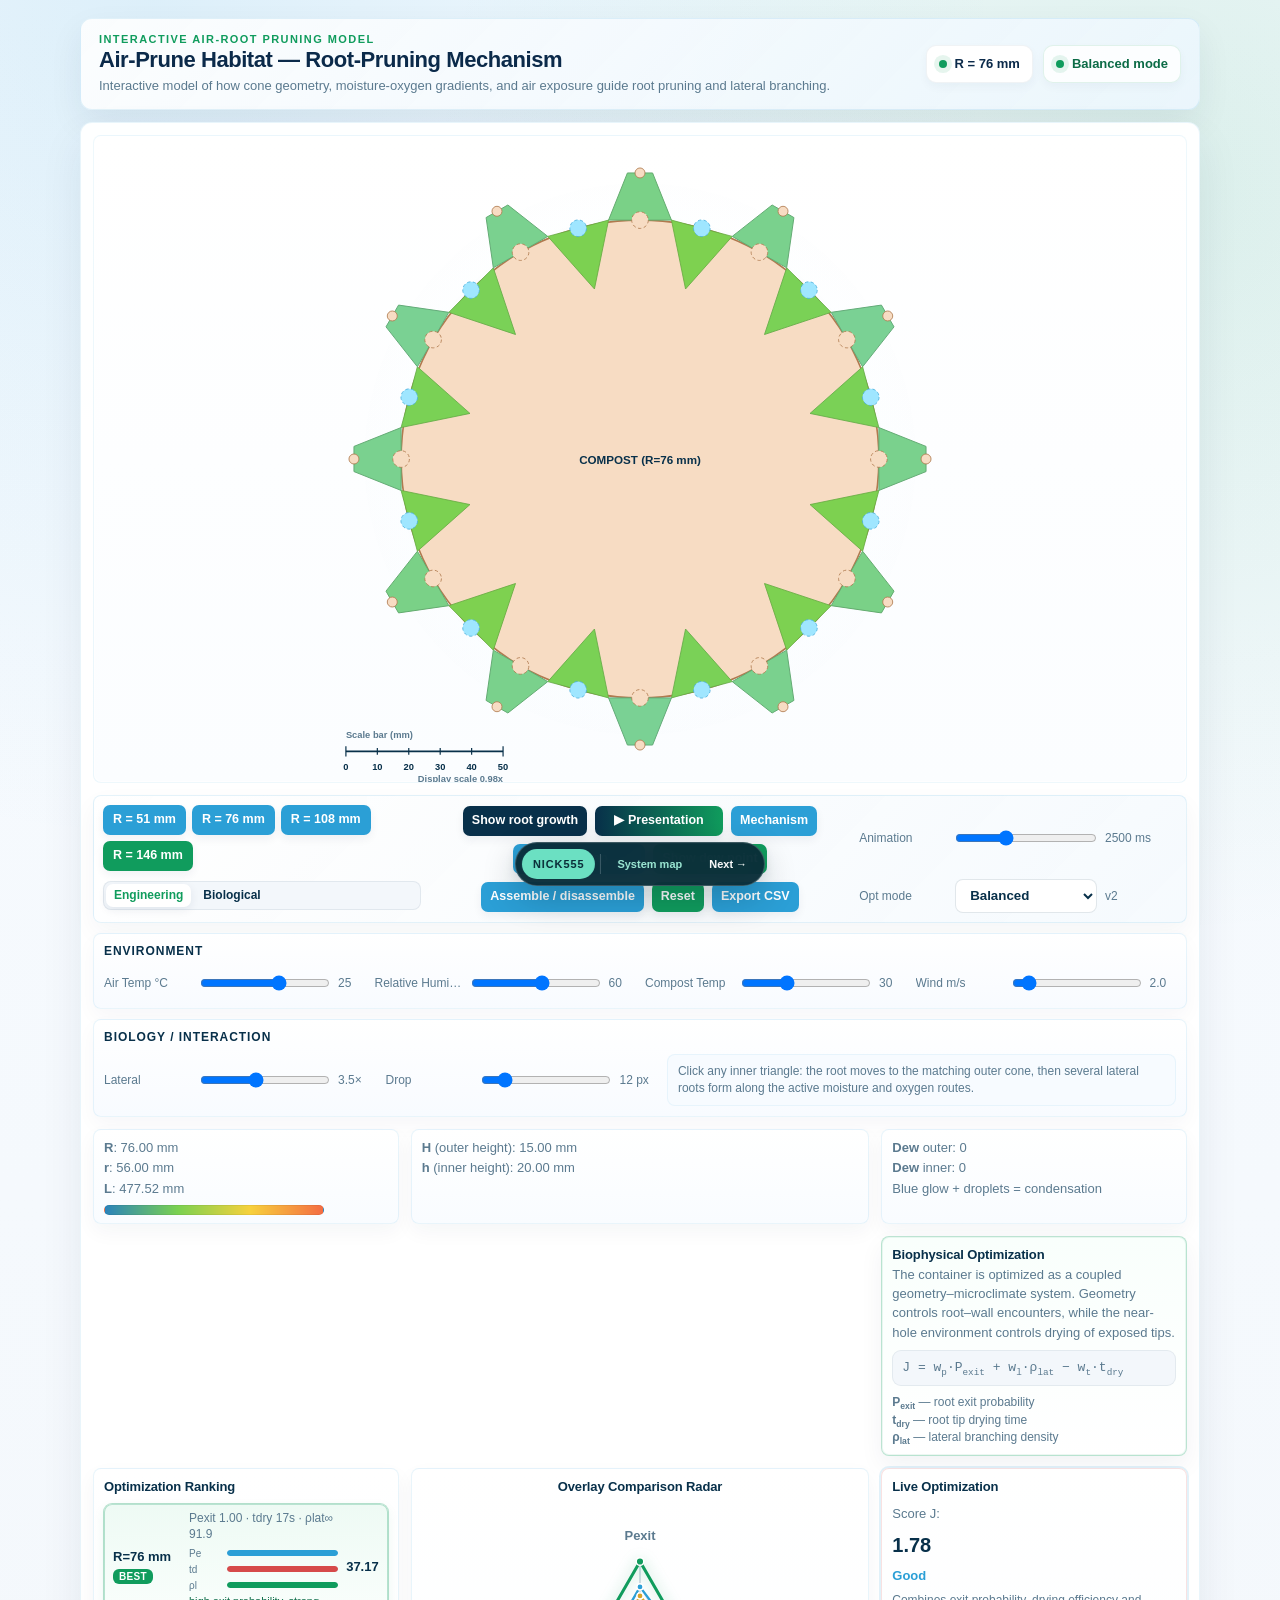
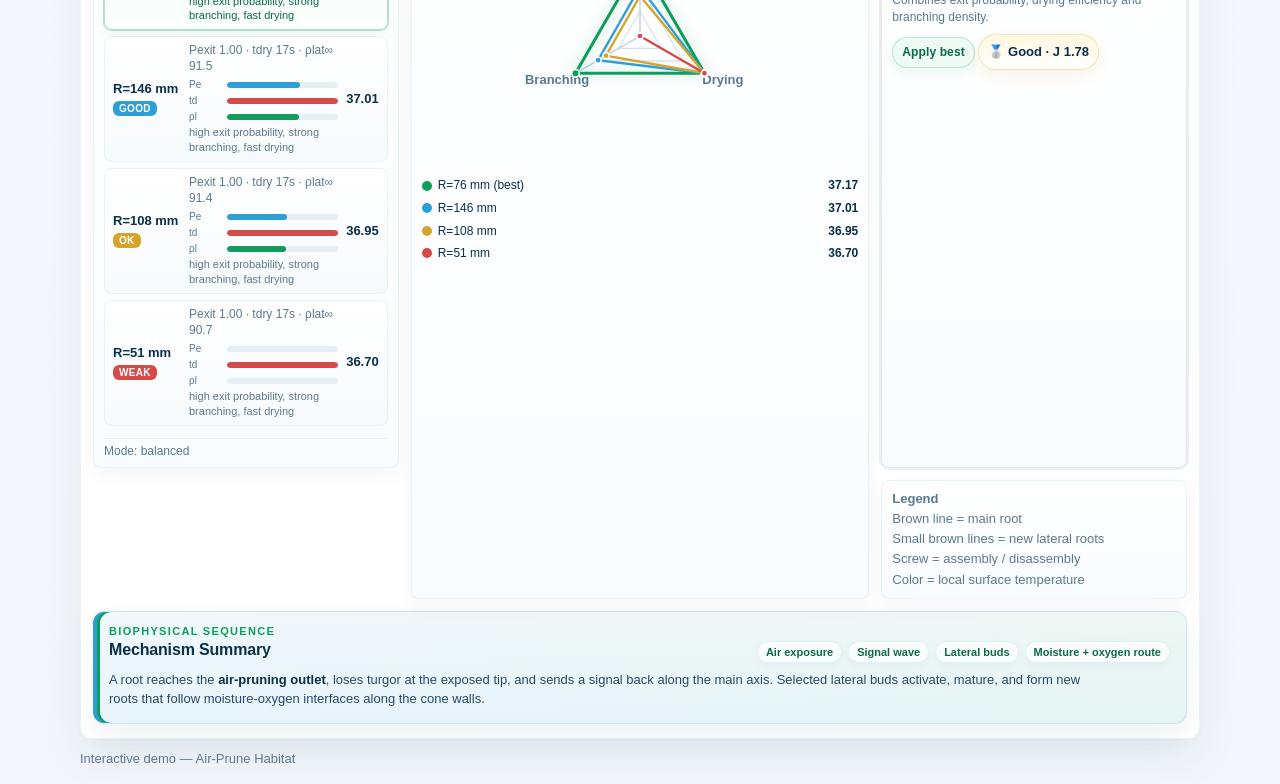
==== commit 275e55c3: "Add shared NICK555 module navigation" ====
--- a/index.html
+++ b/index.html
@@ -2199,9 +2199,19 @@
   }
 }
 
-</style>
+  /* NICK555 shared system dock */
+  .nick555-system-nav{position:fixed;z-index:2147483000;left:50%;bottom:14px;transform:translateX(-50%);display:flex;align-items:center;gap:5px;padding:6px;border:1px solid rgba(255,255,255,.18);border-radius:999px;background:rgba(8,42,54,.94);box-shadow:0 12px 34px rgba(4,28,38,.24);backdrop-filter:blur(16px);font:750 11px/1 Inter,Arial,sans-serif;color:#fff;white-space:nowrap}
+  .nick555-system-nav a{display:flex;align-items:center;min-height:30px;padding:0 11px;border-radius:999px;color:#fff;text-decoration:none;transition:background .16s ease,transform .16s ease}
+  .nick555-system-nav a:hover{background:rgba(107,224,194,.16);transform:translateY(-1px)}
+  .nick555-system-nav a:focus-visible{outline:2px solid #6be0c2;outline-offset:2px}
+  .nick555-system-nav .nick555-home{background:#6be0c2;color:#082a36;font-weight:900;letter-spacing:.08em}
+  .nick555-system-nav .nick555-map{color:#9eead6}
+  .nick555-system-nav .nick555-divider{width:1px;height:20px;background:rgba(255,255,255,.2)}
+  @media(max-width:560px){.nick555-system-nav{bottom:8px;width:calc(100% - 16px);justify-content:center}.nick555-system-nav a{padding:0 8px;font-size:10px}}
+</style>
 </head>
-<body>
+<body>
+<nav class="nick555-system-nav" aria-label="NICK555 system navigation"><a class="nick555-home" href="https://www.nick555.com/">NICK555</a><span class="nick555-divider" aria-hidden="true"></span><a class="nick555-map" href="https://www.nick555.com/#modules">System map</a><a rel="next" href="https://nicknickk555.github.io/habitat/">Next →</a></nav>
 <div class="page">
   <header>
     <div class="header-copy">
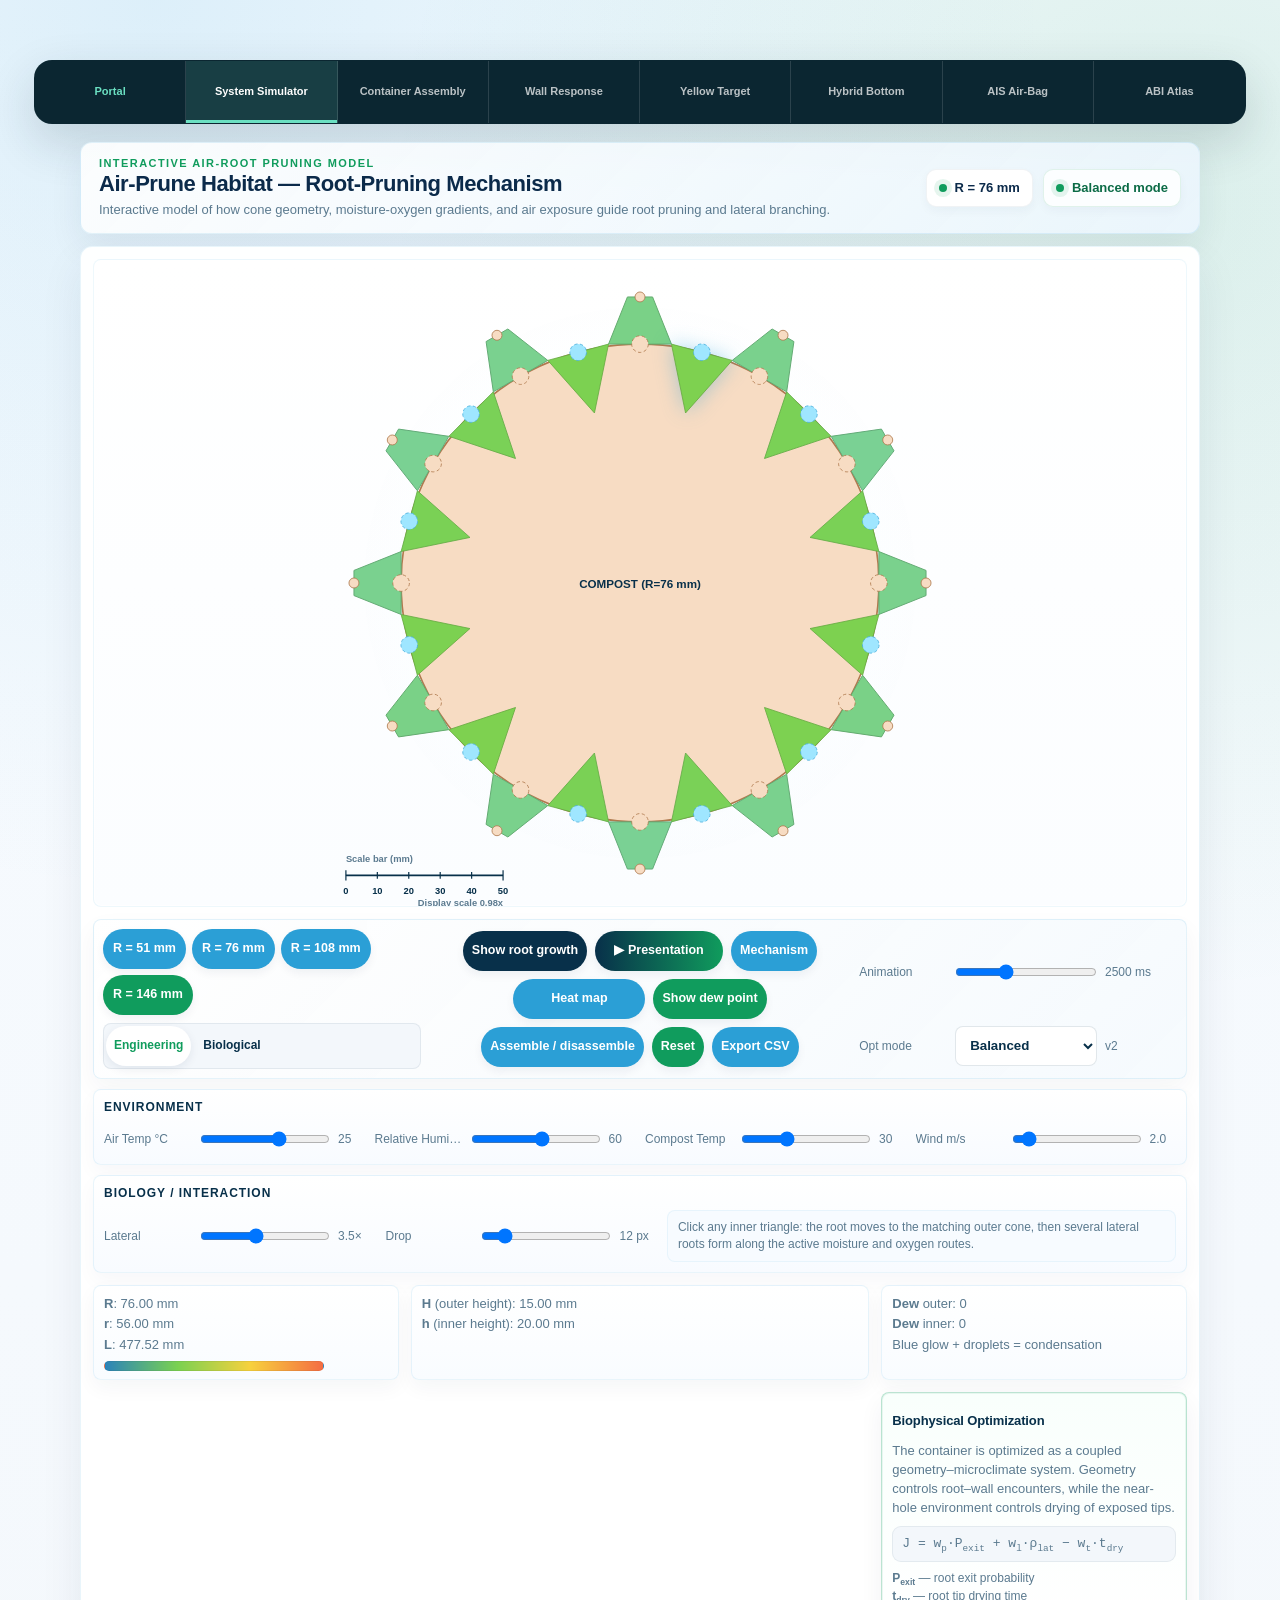
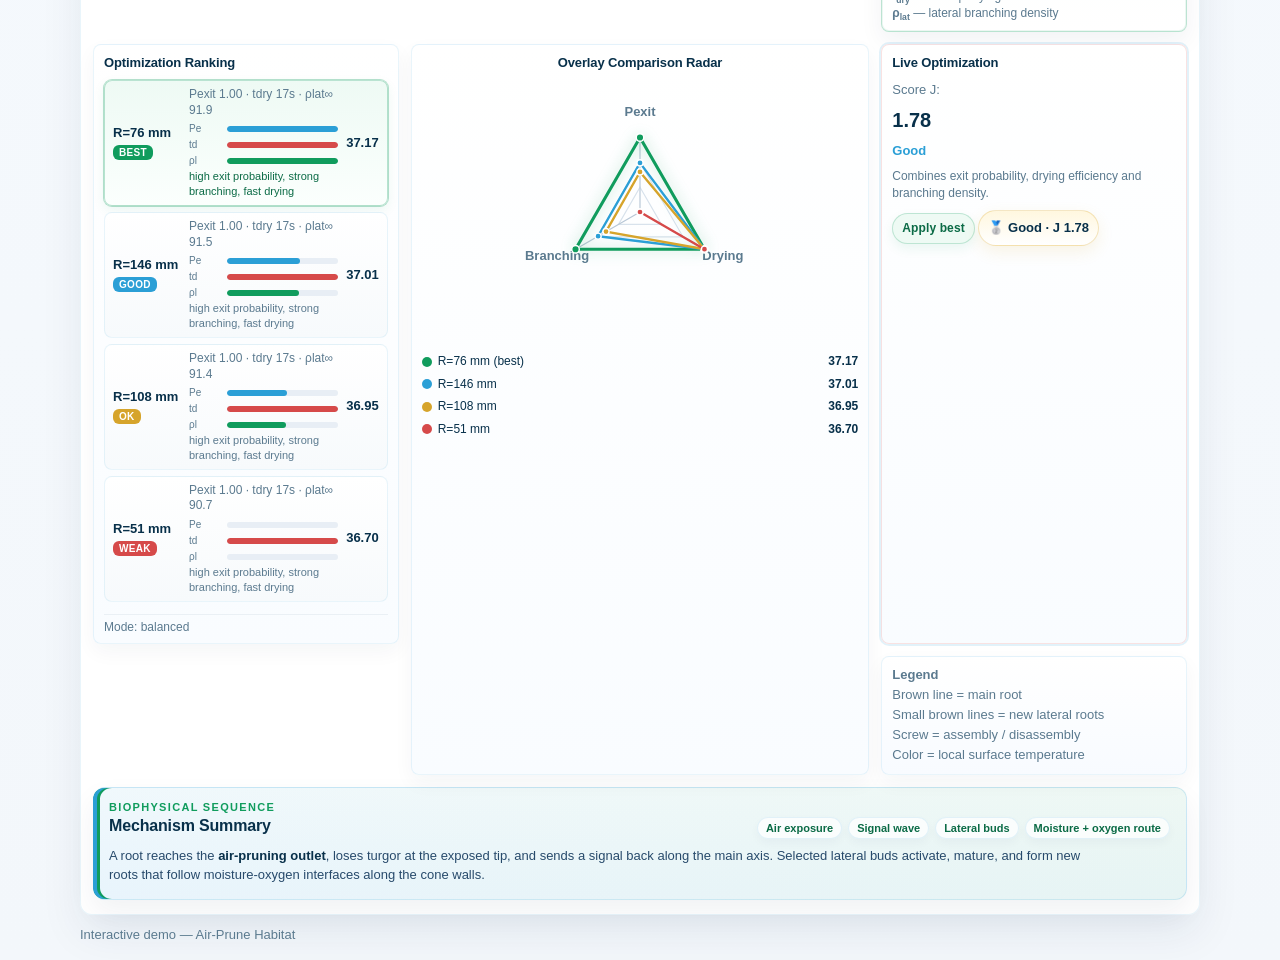
==== commit cf2cf163: "Add shared ABI module navigation" ====
--- a/index.html
+++ b/index.html
@@ -2211,7 +2211,8 @@
 </style>
 </head>
 <body>
-<nav class="nick555-system-nav" aria-label="NICK555 system navigation"><a class="nick555-home" href="https://www.nick555.com/">NICK555</a><span class="nick555-divider" aria-hidden="true"></span><a class="nick555-map" href="https://www.nick555.com/#modules">System map</a><a rel="next" href="https://nicknickk555.github.io/habitat/">Next →</a></nav>
+<link rel="stylesheet" href="./abi-common.css">
+<nav class="abi-module-dock" aria-label="ABI module navigation"><a class="abi-portal" href="https://www.nick555.com/">Portal</a><a href="https://nicknickk555.github.io/" aria-current="page">System Simulator</a><a href="https://nicknickk555.github.io/habitat/">Container Assembly</a><a href="https://nicknickk555.github.io/wall-hydrothermal-response/">Wall Response</a><a href="https://nicknickk555.github.io/yellow-target-moisture-gradient-explorer/">Yellow Target</a><a href="https://nicknickk555.github.io/hybrid-bottom-interface/">Hybrid Bottom</a><a href="https://nicknickk555.github.io/aisbot/">AIS Air-Bag</a><a href="https://nicknickk555.github.io/ABIFIN33/">ABI Atlas</a></nav>
 <div class="page">
   <header>
     <div class="header-copy">
--- a/abi-common.css
+++ b/abi-common.css
@@ -0,0 +1,9 @@
+.abi-module-dock{--abi-ink:#102b36;--abi-mint:#6be0c2;display:grid;grid-template-columns:repeat(8,minmax(96px,1fr));width:min(1480px,calc(100% - 32px));margin:42px auto 18px;border:1px solid rgba(16,43,54,.18);border-radius:18px;overflow:hidden;background:#0b2631;color:#fff;box-shadow:0 18px 48px rgba(16,43,54,.16);font-family:Inter,"Segoe UI",Arial,sans-serif}
+.abi-module-dock a{display:flex;min-width:0;min-height:62px;align-items:center;justify-content:center;padding:11px 9px;border-right:1px solid rgba(255,255,255,.13);color:rgba(255,255,255,.72)!important;text-align:center;text-decoration:none!important;font-size:11px;font-weight:750;line-height:1.2;transition:background .2s,color .2s}
+.abi-module-dock a:last-child{border-right:0}.abi-module-dock a:hover,.abi-module-dock a[aria-current="page"]{background:rgba(107,224,194,.13);color:#fff!important}.abi-module-dock a[aria-current="page"]{box-shadow:inset 0 -3px var(--abi-mint)}.abi-module-dock .abi-portal{color:var(--abi-mint)!important}
+body :is(button,.btn,.preset-btn):not(.process-close):not(.modal-close){min-height:40px;border-radius:999px!important;font-family:Inter,"Segoe UI",Arial,sans-serif;font-weight:750;line-height:1.1}
+body :is(input:not([type="range"]):not([type="checkbox"]):not([type="radio"]),select,textarea){min-height:40px;border-radius:12px;font-family:Inter,"Segoe UI",Arial,sans-serif}
+body img{max-width:100%;height:auto;object-fit:contain}
+@media(max-width:980px){.abi-module-dock{grid-template-columns:repeat(4,1fr)}.abi-module-dock a:nth-child(4){border-right:0}.abi-module-dock a:nth-child(-n+4){border-bottom:1px solid rgba(255,255,255,.13)}}
+@media(max-width:560px){.abi-module-dock{grid-template-columns:repeat(2,1fr);width:calc(100% - 20px)}.abi-module-dock a:nth-child(2n){border-right:0}.abi-module-dock a:nth-child(-n+6){border-bottom:1px solid rgba(255,255,255,.13)}}
+
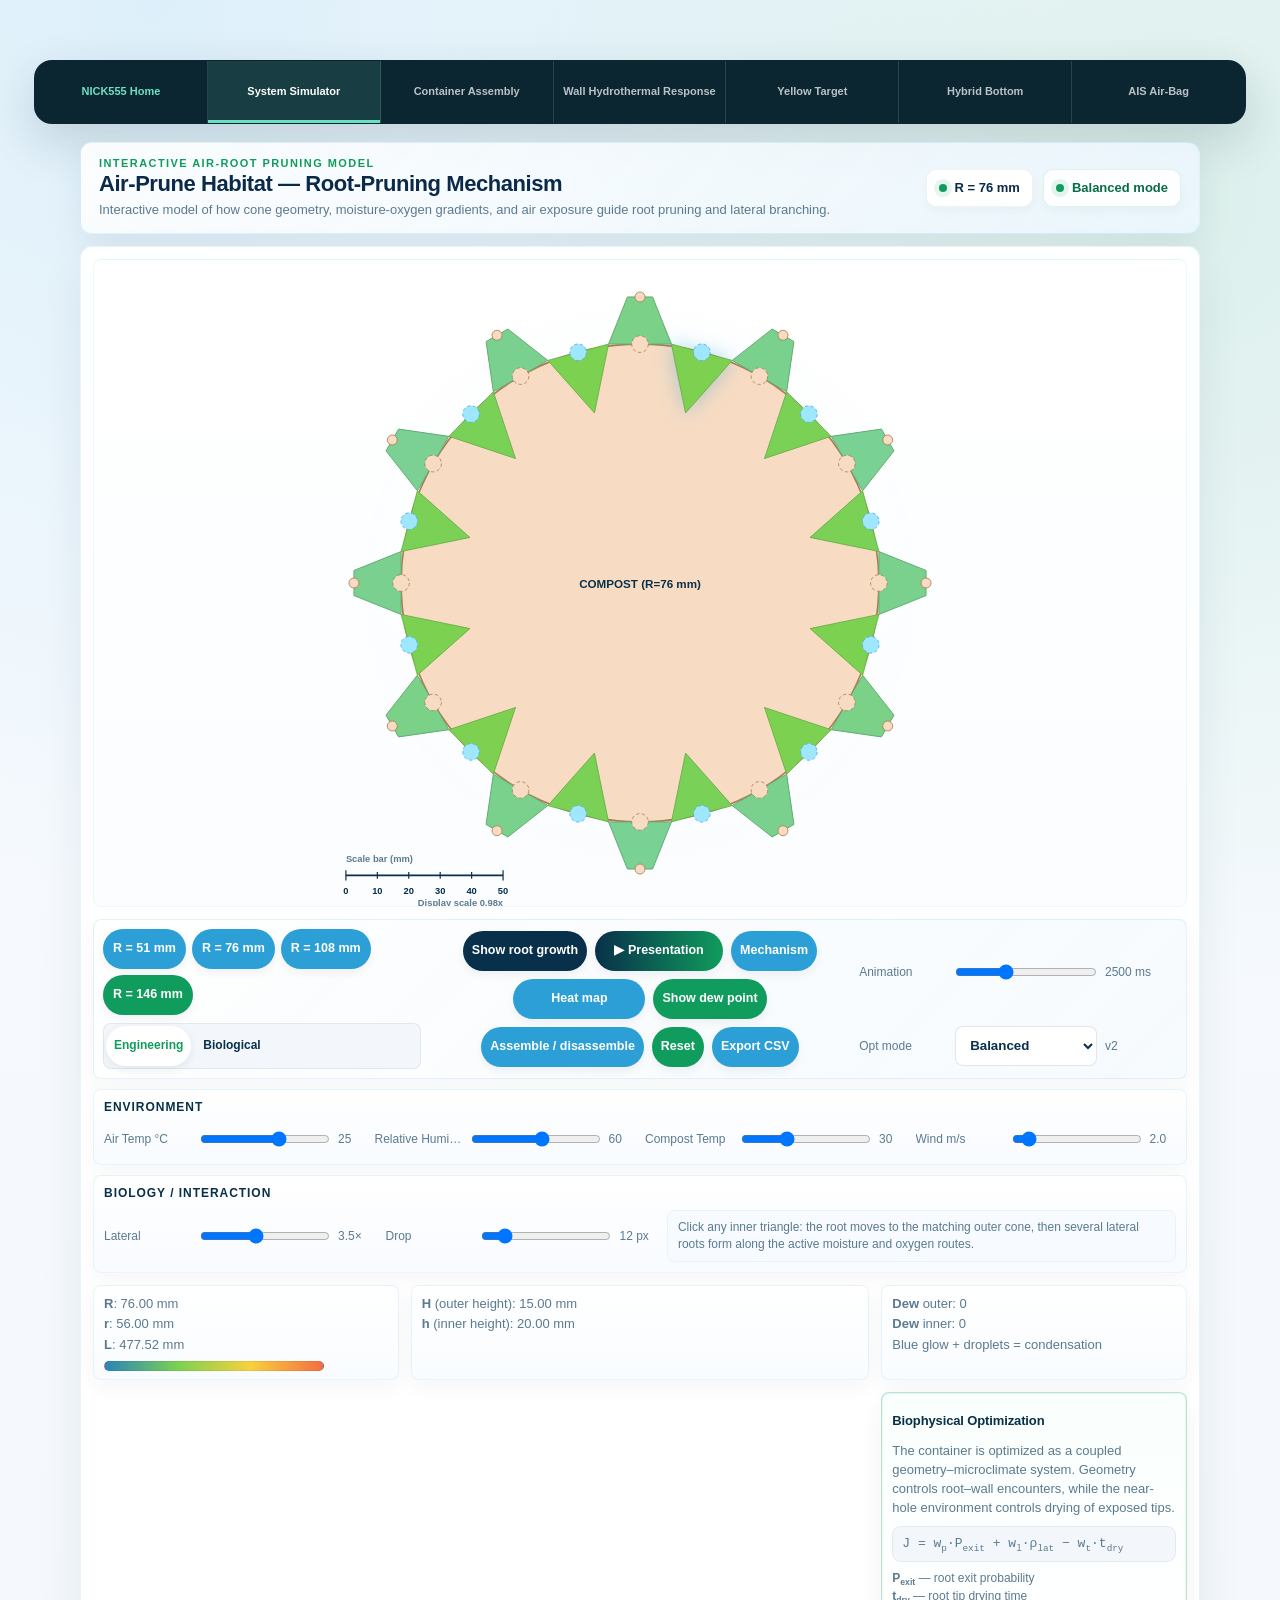
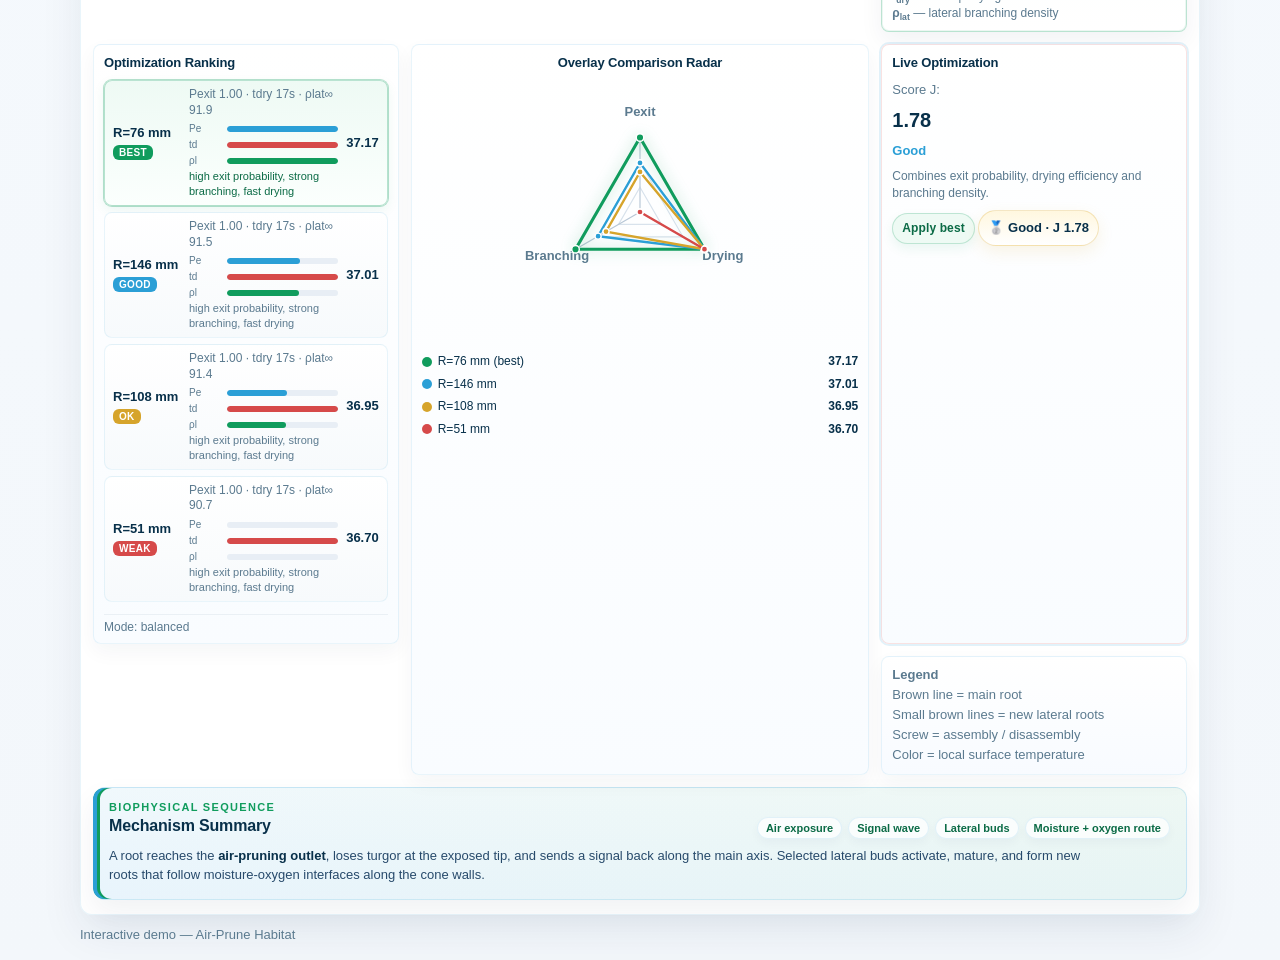
==== commit bf55202a: "Align shared module navigation" ====
--- a/index.html
+++ b/index.html
@@ -2212,7 +2212,7 @@
 </head>
 <body>
 <link rel="stylesheet" href="./abi-common.css">
-<nav class="abi-module-dock" aria-label="ABI module navigation"><a class="abi-portal" href="https://www.nick555.com/">Portal</a><a href="https://nicknickk555.github.io/" aria-current="page">System Simulator</a><a href="https://nicknickk555.github.io/habitat/">Container Assembly</a><a href="https://nicknickk555.github.io/wall-hydrothermal-response/">Wall Response</a><a href="https://nicknickk555.github.io/yellow-target-moisture-gradient-explorer/">Yellow Target</a><a href="https://nicknickk555.github.io/hybrid-bottom-interface/">Hybrid Bottom</a><a href="https://nicknickk555.github.io/aisbot/">AIS Air-Bag</a><a href="https://nicknickk555.github.io/ABIFIN33/">ABI Atlas</a></nav>
+<nav class="abi-module-dock" aria-label="Module navigation"><a class="abi-portal" href="https://www.nick555.com/">NICK555 Home</a><a href="https://nicknickk555.github.io/" aria-current="page">System Simulator</a><a href="https://nicknickk555.github.io/habitat/">Container Assembly</a><a href="https://nicknickk555.github.io/wall-hydrothermal-response/">Wall Hydrothermal Response</a><a href="https://nicknickk555.github.io/yellow-target-moisture-gradient-explorer/">Yellow Target</a><a href="https://nicknickk555.github.io/hybrid-bottom-interface/">Hybrid Bottom</a><a href="https://nicknickk555.github.io/aisbot/">AIS Air-Bag</a></nav>
 <div class="page">
   <header>
     <div class="header-copy">
--- a/abi-common.css
+++ b/abi-common.css
@@ -1,9 +1,8 @@
-.abi-module-dock{--abi-ink:#102b36;--abi-mint:#6be0c2;display:grid;grid-template-columns:repeat(8,minmax(96px,1fr));width:min(1480px,calc(100% - 32px));margin:42px auto 18px;border:1px solid rgba(16,43,54,.18);border-radius:18px;overflow:hidden;background:#0b2631;color:#fff;box-shadow:0 18px 48px rgba(16,43,54,.16);font-family:Inter,"Segoe UI",Arial,sans-serif}
+.abi-module-dock{--abi-ink:#102b36;--abi-mint:#6be0c2;display:grid;grid-template-columns:repeat(7,minmax(96px,1fr));width:min(1480px,calc(100% - 32px));margin:42px auto 18px;border:1px solid rgba(16,43,54,.18);border-radius:18px;overflow:hidden;background:#0b2631;color:#fff;box-shadow:0 18px 48px rgba(16,43,54,.16);font-family:Inter,"Segoe UI",Arial,sans-serif}
 .abi-module-dock a{display:flex;min-width:0;min-height:62px;align-items:center;justify-content:center;padding:11px 9px;border-right:1px solid rgba(255,255,255,.13);color:rgba(255,255,255,.72)!important;text-align:center;text-decoration:none!important;font-size:11px;font-weight:750;line-height:1.2;transition:background .2s,color .2s}
 .abi-module-dock a:last-child{border-right:0}.abi-module-dock a:hover,.abi-module-dock a[aria-current="page"]{background:rgba(107,224,194,.13);color:#fff!important}.abi-module-dock a[aria-current="page"]{box-shadow:inset 0 -3px var(--abi-mint)}.abi-module-dock .abi-portal{color:var(--abi-mint)!important}
 body :is(button,.btn,.preset-btn):not(.process-close):not(.modal-close){min-height:40px;border-radius:999px!important;font-family:Inter,"Segoe UI",Arial,sans-serif;font-weight:750;line-height:1.1}
 body :is(input:not([type="range"]):not([type="checkbox"]):not([type="radio"]),select,textarea){min-height:40px;border-radius:12px;font-family:Inter,"Segoe UI",Arial,sans-serif}
 body img{max-width:100%;height:auto;object-fit:contain}
 @media(max-width:980px){.abi-module-dock{grid-template-columns:repeat(4,1fr)}.abi-module-dock a:nth-child(4){border-right:0}.abi-module-dock a:nth-child(-n+4){border-bottom:1px solid rgba(255,255,255,.13)}}
-@media(max-width:560px){.abi-module-dock{grid-template-columns:repeat(2,1fr);width:calc(100% - 20px)}.abi-module-dock a:nth-child(2n){border-right:0}.abi-module-dock a:nth-child(-n+6){border-bottom:1px solid rgba(255,255,255,.13)}}
-
+@media(max-width:560px){.abi-module-dock{grid-template-columns:repeat(2,1fr);width:calc(100% - 20px)}.abi-module-dock a:nth-child(2n){border-right:0}.abi-module-dock a:nth-child(-n+6){border-bottom:1px solid rgba(255,255,255,.13)}.abi-module-dock a:last-child:nth-child(odd){grid-column:1/-1}}
